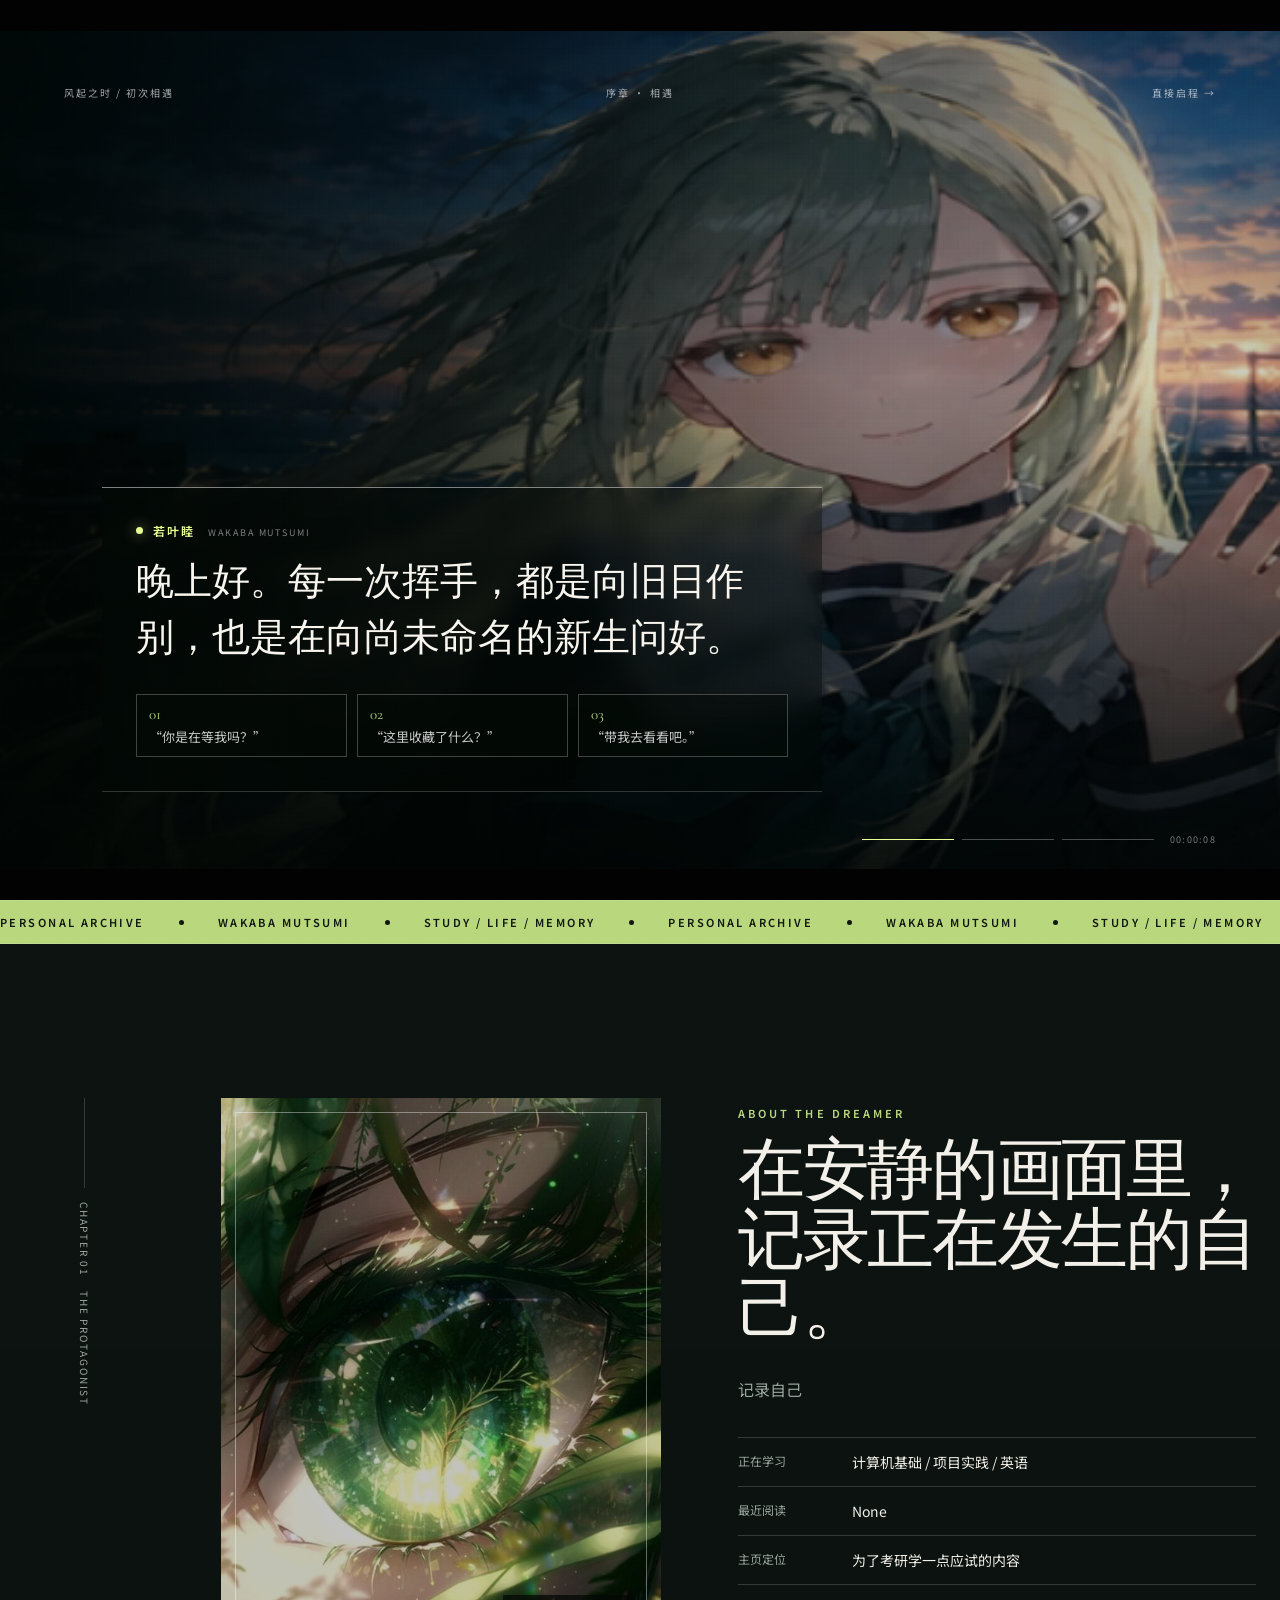
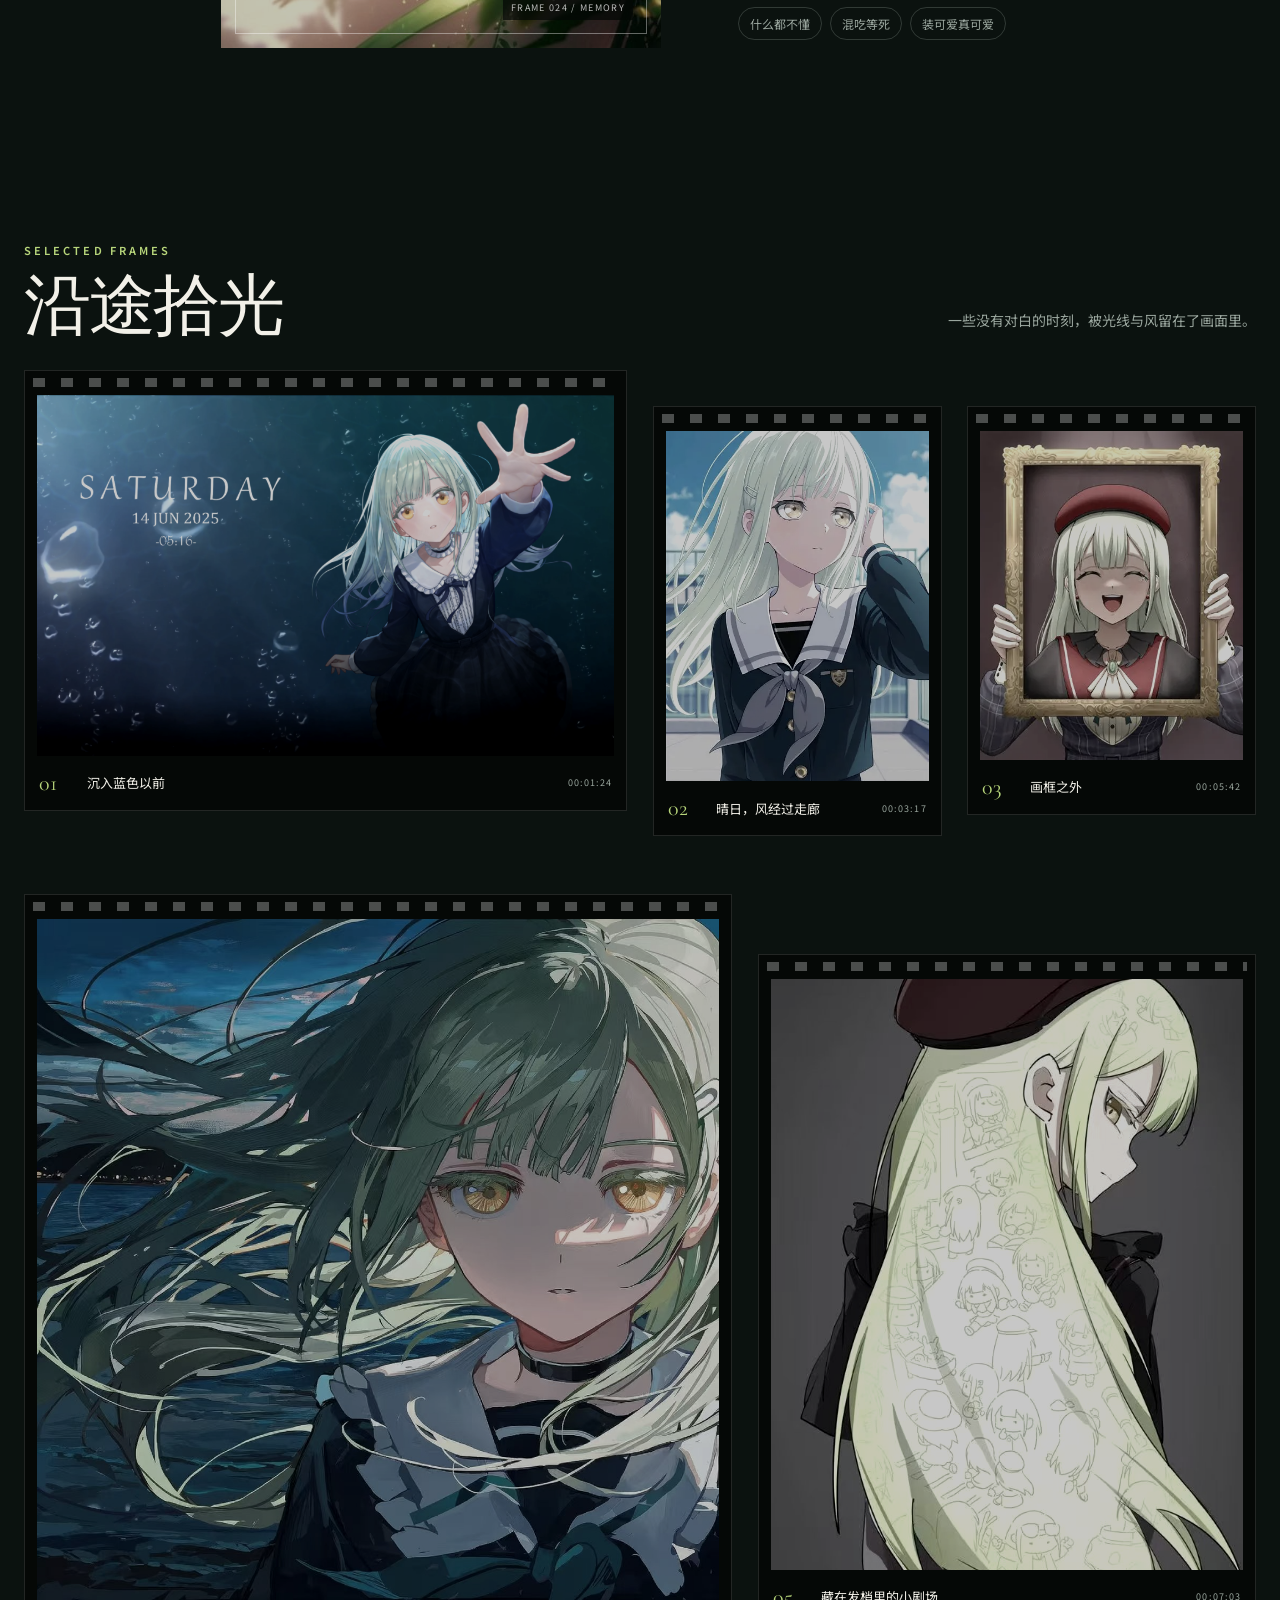
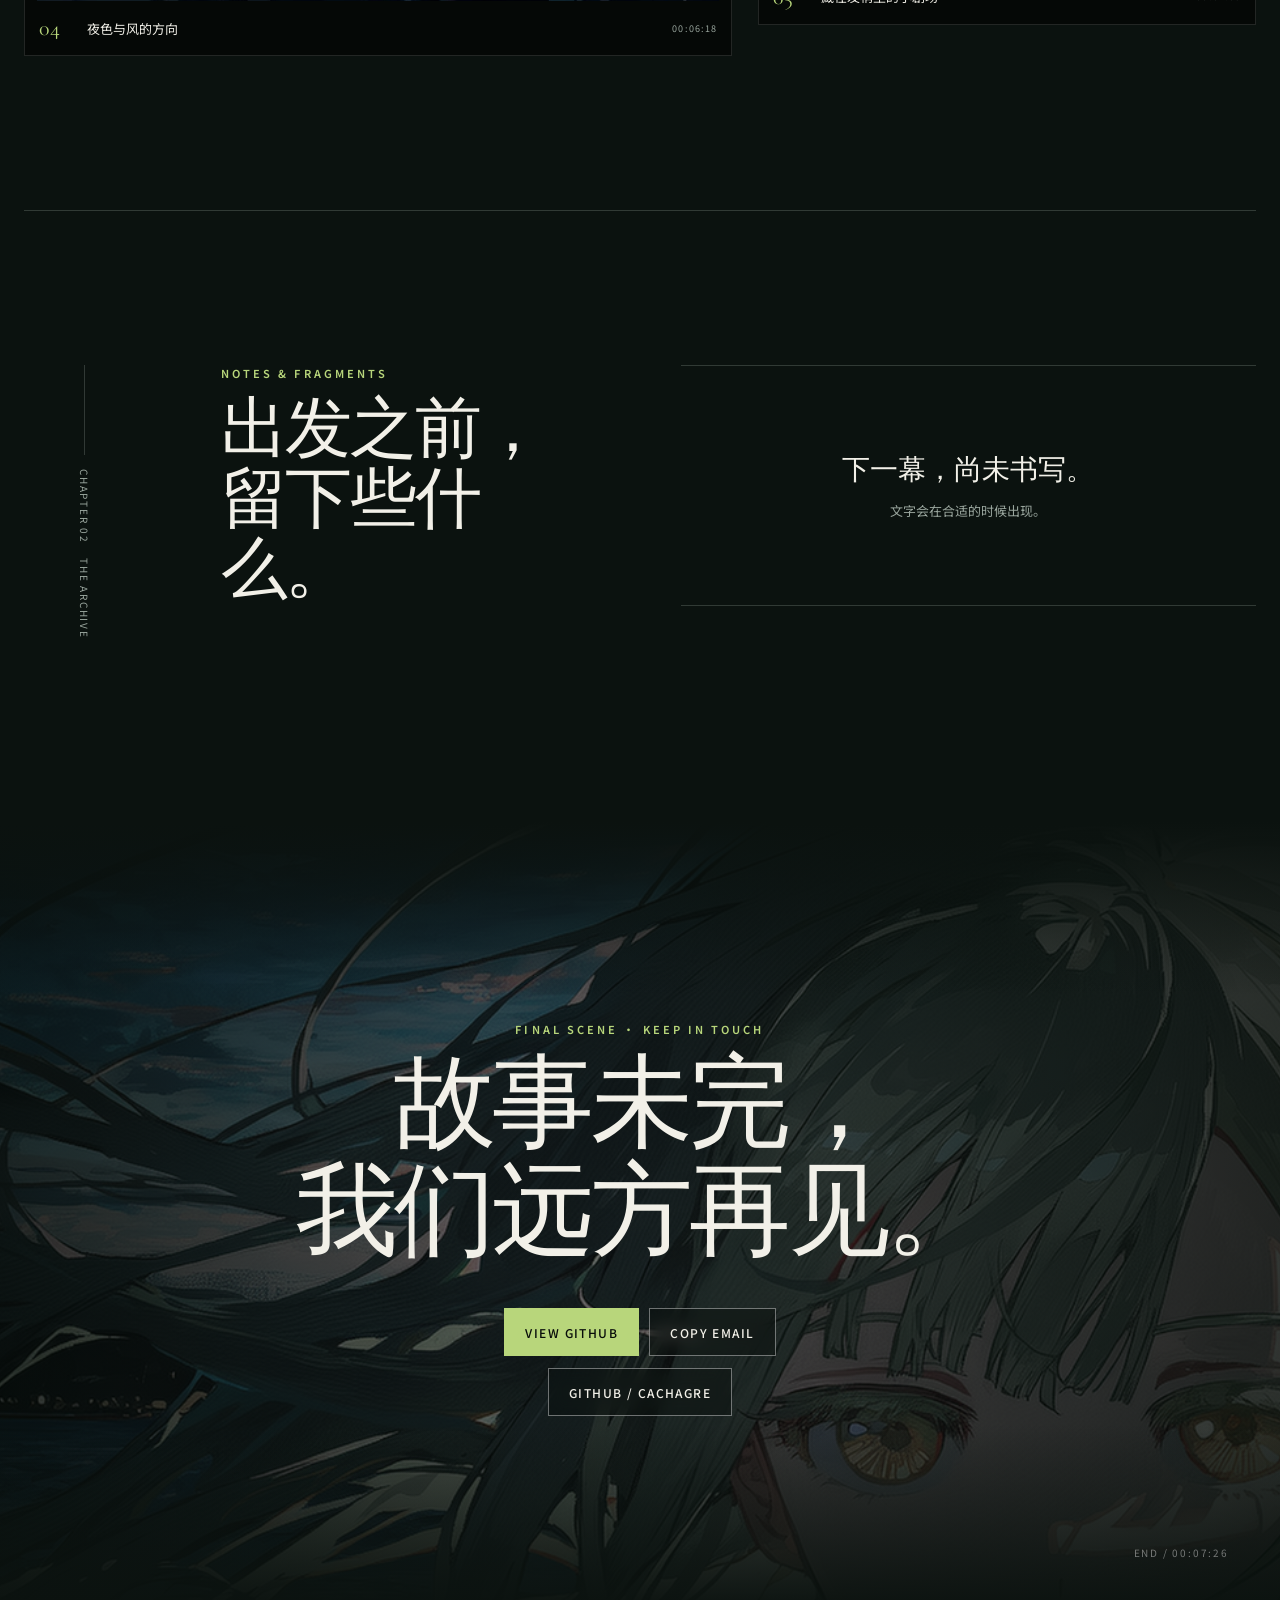
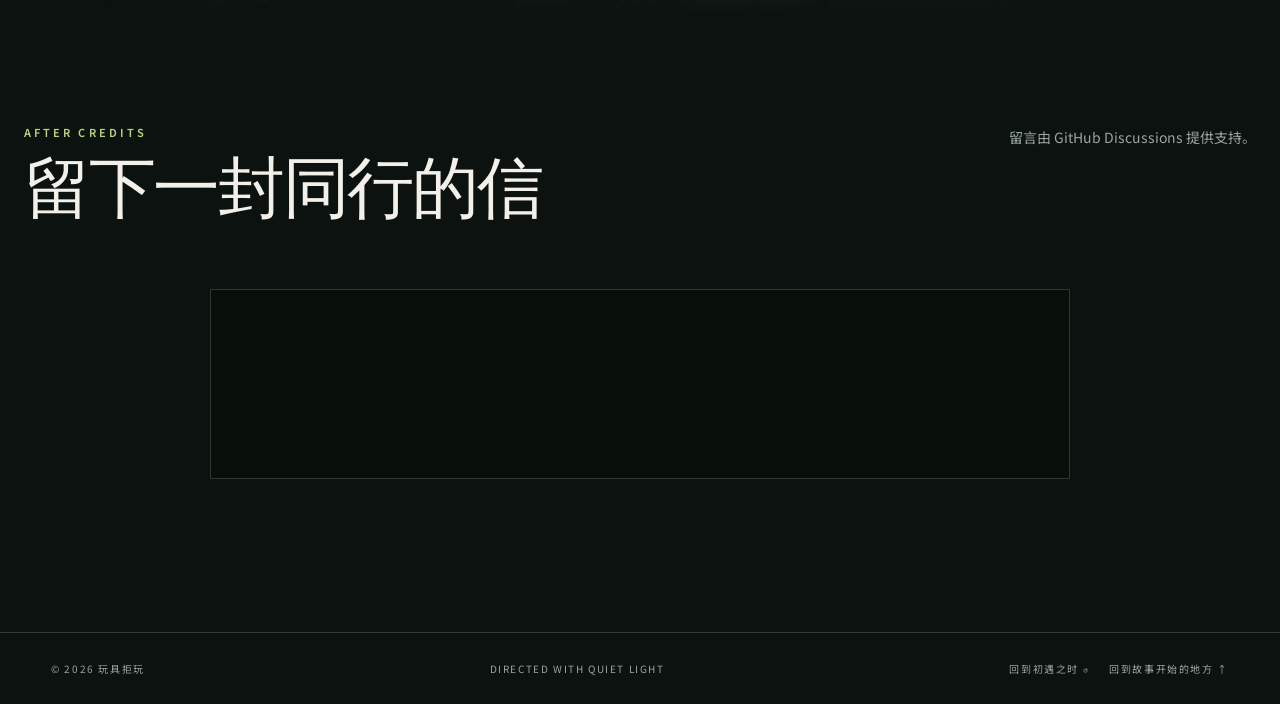
==== index.html @ ca1645ba "Replace greeting animation with cinematic video" ====
<!doctype html>
<html lang="zh-CN">
  <head>
    <meta charset="utf-8" />
    <meta name="viewport" content="width=device-width, initial-scale=1" />
    <meta name="theme-color" content="#08100d" />
    <title>玩具拒玩 | 个人主页</title>
    <meta name="description" content="玩具拒玩的个人主页、学习记录与联系方式。" />
    <link
      rel="icon"
      type="image/svg+xml"
      href="data:image/svg+xml,%3Csvg xmlns='http://www.w3.org/2000/svg' viewBox='0 0 64 64'%3E%3Crect width='64' height='64' rx='14' fill='%2308100d'/%3E%3Ccircle cx='32' cy='32' r='18' fill='none' stroke='%23b8d67b' stroke-width='4'/%3E%3Ccircle cx='32' cy='32' r='7' fill='%23e7ff91'/%3E%3C/svg%3E"
    />
    <link rel="stylesheet" href="./cinematic.css" />
  </head>
  <body class="intro-active">
    <div class="film-grain" aria-hidden="true"></div>

    <section id="prologue" class="prologue" aria-labelledby="prologueTitle">
      <h1 id="prologueTitle" class="visually-hidden">若叶睦的电影序章</h1>

      <div class="prologue-scenes" aria-hidden="true">
        <figure class="prologue-scene is-active" data-prologue-scene="greeting">
          <video
            id="prologueGreetingVideo"
            autoplay
            muted
            playsinline
            preload="auto"
            poster="./assets/mutsumi-greeting.webp"
          >
            <source src="./assets/mutsumi-greeting-film.webm?v=film-1" type="video/webm" />
          </video>
          <img
            id="prologueGreetingImage"
            src="./assets/mutsumi-greeting.webp"
            hidden
            alt=""
          />
        </figure>
        <figure class="prologue-scene" data-prologue-scene="memory">
          <img src="./assets/mutsumi-eye.png" alt="" />
        </figure>
        <figure class="prologue-scene" data-prologue-scene="shore">
          <img src="./assets/mutsumi-night.jpg" alt="" />
        </figure>
      </div>
      <div class="prologue-shade" aria-hidden="true"></div>

      <div class="prologue-topline">
        <span>风起之时 / 初次相遇</span>
        <span id="prologueSceneLabel">序章 · 相遇</span>
        <button id="skipPrologue" type="button">直接启程 →</button>
      </div>

      <div class="prologue-dialogue">
        <div class="speaker-label">
          <span aria-hidden="true"></span>
          <p>若叶睦 <small>WAKABA MUTSUMI</small></p>
        </div>
        <p id="prologueLine" class="prologue-line" aria-live="polite"></p>

        <div id="prologueChoices" class="prologue-choices" hidden>
          <button type="button" data-prologue-choice="waiting"><span>01</span>“你是在等我吗？”</button>
          <button type="button" data-prologue-choice="archive"><span>02</span>“这里收藏了什么？”</button>
          <button type="button" data-prologue-choice="enter"><span>03</span>“带我去看看吧。”</button>
        </div>

        <div id="prologueBranchActions" class="prologue-branch-actions" hidden>
          <button id="askAgain" type="button">← 再问一句</button>
          <button id="enterHomepage" class="enter-homepage" type="button">带我去向远方 <span>→</span></button>
        </div>
      </div>

      <div class="prologue-timeline" aria-hidden="true">
        <span class="is-active"></span><span></span><span></span>
        <small>00:00:08</small>
      </div>
      <div class="prologue-shutter" aria-hidden="true"></div>
    </section>

    <header class="site-header">
      <a class="brand" href="#home" aria-label="回到首页">
        <span class="record-dot" aria-hidden="true"></span>
        <span id="brandName">玩具拒玩</span>
        <span class="brand-cut">CUT 01</span>
      </a>

      <nav class="nav-links" aria-label="主导航">
        <a href="#about">简介</a>
        <a href="#reel">画面</a>
        <a href="#posts">文章</a>
        <a href="#contact">联系</a>
      </nav>

      <button id="themeToggle" class="light-button" type="button" aria-label="切换光影模式">
        <span aria-hidden="true">◐</span>
        <span>LIGHT</span>
      </button>
    </header>

    <main id="home">
      <section class="cinematic-hero" aria-label="若叶睦主题影片首屏">
        <div class="hero-slides" aria-hidden="true">
          <figure class="hero-slide is-active" data-scene="0">
            <img src="./assets/mutsumi-seaside.png" alt="" />
          </figure>
          <figure class="hero-slide" data-scene="1">
            <img src="./assets/mutsumi-water.png" alt="" />
          </figure>
          <figure class="hero-slide" data-scene="2">
            <img src="./assets/mutsumi-eye.png" alt="" />
          </figure>
        </div>
        <div class="hero-vignette" aria-hidden="true"></div>

        <div class="frame-corners" aria-hidden="true">
          <span></span><span></span><span></span><span></span>
        </div>

        <div class="hero-topline">
          <span id="sceneNumber">SCENE 01</span>
          <span>16 : 9 / DIGITAL FILM</span>
          <span class="timecode" id="timecode">00:00:00</span>
        </div>

        <div class="hero-copy">
          <p class="eyebrow">A quiet film by Toyer</p>
          <h1>
            <span>WAKABA</span>
            <span class="title-offset">MUTSUMI</span>
          </h1>
          <div class="hero-intro">
            <p id="heroTitle">每天清晨有多少双眼睛睁开，就有多少个世界</p>
            <p id="heroSubtitle" class="hero-subtitle"></p>
          </div>
        </div>

        <p class="vertical-title" aria-hidden="true">若葉 睦 · 夢の断片</p>

        <div class="hero-controls">
          <button id="filmToggle" class="play-button" type="button" aria-label="暂停影片">
            <span class="play-icon" aria-hidden="true"></span>
            <span id="filmToggleLabel">PAUSE FILM</span>
          </button>
          <div class="scene-progress" aria-label="影片进度">
            <button class="scene-step is-active" type="button" data-scene-target="0" aria-label="播放镜头一"></button>
            <button class="scene-step" type="button" data-scene-target="1" aria-label="播放镜头二"></button>
            <button class="scene-step" type="button" data-scene-target="2" aria-label="播放镜头三"></button>
          </div>
          <a class="scroll-cue" href="#about">SCROLL TO BEGIN <span aria-hidden="true">↓</span></a>
        </div>
      </section>

      <div class="rolling-credit" aria-hidden="true">
        <div>
          <span>PERSONAL ARCHIVE</span><i></i>
          <span>WAKABA MUTSUMI</span><i></i>
          <span>STUDY / LIFE / MEMORY</span><i></i>
          <span>PERSONAL ARCHIVE</span><i></i>
          <span>WAKABA MUTSUMI</span><i></i>
          <span>STUDY / LIFE / MEMORY</span>
        </div>
      </div>

      <section id="about" class="story-section about-section reveal-section">
        <div class="section-index">
          <span>CHAPTER 01</span>
          <span>THE PROTAGONIST</span>
        </div>

        <div class="portrait-frame">
          <img src="./assets/mutsumi-eye.png" alt="若叶睦绿色眼眸特写" />
          <span class="frame-label">FRAME 024 / MEMORY</span>
        </div>

        <div class="about-copy">
          <p class="eyebrow">About the dreamer</p>
          <h2>在安静的画面里，<br />记录正在发生的自己。</h2>
          <div id="aboutText" class="prose"></div>
          <div class="profile-facts">
            <div><span>正在学习</span><strong id="currentFocus"></strong></div>
            <div><span>最近阅读</span><strong id="recentBook"></strong></div>
            <div><span>主页定位</span><strong id="sitePosition"></strong></div>
          </div>
          <div id="skillList" class="tag-row" aria-label="个人标签"></div>
        </div>
      </section>

      <section id="reel" class="reel-section reveal-section">
        <div class="section-heading">
          <div>
            <p class="eyebrow">Selected frames</p>
            <h2>沿途拾光</h2>
          </div>
          <p>一些没有对白的时刻，被光线与风留在了画面里。</p>
        </div>

        <div class="film-strip">
          <article class="film-card film-card-wide">
            <div class="perforations" aria-hidden="true"></div>
            <img src="./assets/mutsumi-water.png" alt="水下伸出手的若叶睦" loading="lazy" />
            <div class="card-caption"><span>01</span><p>沉入蓝色以前</p><small>00:01:24</small></div>
          </article>
          <article class="film-card film-card-tall">
            <div class="perforations" aria-hidden="true"></div>
            <img src="./assets/mutsumi-rooftop.png" alt="天台上的若叶睦" loading="lazy" />
            <div class="card-caption"><span>02</span><p>晴日，风经过走廊</p><small>00:03:17</small></div>
          </article>
          <article class="film-card film-card-portrait">
            <div class="perforations" aria-hidden="true"></div>
            <img src="./assets/mutsumi-frame.png" alt="手持画框微笑的若叶睦" loading="lazy" />
            <div class="card-caption"><span>03</span><p>画框之外</p><small>00:05:42</small></div>
          </article>
          <article class="film-card film-card-night">
            <div class="perforations" aria-hidden="true"></div>
            <img src="./assets/mutsumi-night.jpg" alt="海风中回望的若叶睦" loading="lazy" />
            <div class="card-caption"><span>04</span><p>夜色与风的方向</p><small>00:06:18</small></div>
          </article>
          <article class="film-card film-card-sketches">
            <div class="perforations" aria-hidden="true"></div>
            <img src="./assets/mutsumi-sketches.jpg" alt="长发中浮现回忆片段的若叶睦" loading="lazy" />
            <div class="card-caption"><span>05</span><p>藏在发梢里的小剧场</p><small>00:07:03</small></div>
          </article>
        </div>
      </section>

      <section id="posts" class="story-section notes-section reveal-section">
        <div class="section-index">
          <span>CHAPTER 02</span>
          <span>THE ARCHIVE</span>
        </div>
        <div class="section-heading compact-heading">
          <div>
            <p class="eyebrow">Notes & fragments</p>
            <h2>出发之前，<br />留下些什么。</h2>
          </div>
        </div>
        <div id="postList" class="post-list"></div>
      </section>

      <section id="contact" class="contact-scene reveal-section">
        <img src="./assets/mutsumi-seaside.png" alt="海边晚风中的若叶睦" loading="lazy" />
        <div class="contact-shade" aria-hidden="true"></div>
        <div class="contact-copy">
          <p class="eyebrow">Final scene · Keep in touch</p>
          <h2>故事未完，<br />我们远方再见。</h2>
          <div id="heroActions" class="hero-actions"></div>
          <div id="contactList" class="contact-list"></div>
        </div>
        <div class="contact-timecode" aria-hidden="true">END / 00:07:26</div>
      </section>

      <section id="guestbook" class="guestbook-section reveal-section">
        <div class="section-heading compact-heading">
          <div>
            <p class="eyebrow">After credits</p>
            <h2>留下一封同行的信</h2>
          </div>
          <p>留言由 GitHub Discussions 提供支持。</p>
        </div>
        <div class="comments-panel">
          <script
            src="https://utteranc.es/client.js"
            repo="cachagre/my-homepage"
            issue-term="pathname"
            label="guestbook"
            theme="github-dark"
            crossorigin="anonymous"
            async>
          </script>
        </div>
      </section>
    </main>

    <footer class="site-footer">
      <span>© <span id="year"></span> 玩具拒玩</span>
      <span>DIRECTED WITH QUIET LIGHT</span>
      <span class="footer-actions">
        <button id="replayIntro" type="button">回到初遇之时 ↺</button>
        <a href="#home">回到故事开始的地方 ↑</a>
      </span>
    </footer>

    <script src="./cinematic.js?v=cinematic-cut"></script>
  </body>
</html>
---- cinematic.css ----
@import url("https://fonts.googleapis.com/css2?family=Cormorant+Garamond:wght@400;500;600&family=Noto+Sans+SC:wght@300;400;500;600&display=swap");

:root {
  color-scheme: dark;
  --ink: #070b09;
  --surface: #0b120f;
  --surface-soft: #111b17;
  --text: #f2f0e8;
  --muted: #9aa69e;
  --line: rgba(220, 235, 224, 0.18);
  --green: #b8d67b;
  --green-bright: #e7ff91;
  --red: #e65f4f;
  --serif: "Cormorant Garamond", "Times New Roman", serif;
  --sans: "Noto Sans SC", "Microsoft YaHei", sans-serif;
  font-family: var(--sans);
}

:root[data-lights="soft"] {
  --surface: #121911;
  --surface-soft: #1a2118;
  --text: #fbf8e9;
  --muted: #bec6b5;
  --line: rgba(235, 245, 221, 0.26);
  --green: #d3eaa0;
}

* { box-sizing: border-box; }

html {
  scroll-behavior: smooth;
  scrollbar-color: var(--green) var(--ink);
}

body {
  margin: 0;
  overflow-x: hidden;
  background: var(--surface);
  color: var(--text);
}

body::selection { background: var(--green); color: var(--ink); }
body, button, a { cursor: default; }
a, button { color: inherit; font: inherit; }
a { text-decoration: none; }
button { border: 0; }
img { display: block; max-width: 100%; }
[hidden] { display: none !important; }

.visually-hidden {
  position: absolute;
  width: 1px;
  height: 1px;
  padding: 0;
  margin: -1px;
  overflow: hidden;
  clip: rect(0, 0, 0, 0);
  white-space: nowrap;
  border: 0;
}

body.intro-active { overflow: hidden; }

.prologue[hidden] { display: none; }

.prologue {
  position: fixed;
  inset: 0;
  z-index: 300;
  overflow: hidden;
  isolation: isolate;
  background: #020504;
}

.prologue::before,
.prologue::after {
  content: "";
  position: absolute;
  z-index: 8;
  right: 0;
  left: 0;
  height: clamp(16px, 2.4vw, 34px);
  background: #010201;
}

.prologue::before { top: 0; }
.prologue::after { bottom: 0; }

.prologue-scenes,
.prologue-scene,
.prologue-scene img,
.prologue-scene video,
.prologue-shade,
.prologue-shutter {
  position: absolute;
  inset: 0;
  width: 100%;
  height: 100%;
}

.prologue-scene {
  margin: 0;
  opacity: 0;
  transform: scale(1.055);
  transition: opacity 900ms ease, transform 7s ease;
}

.prologue-scene.is-active {
  opacity: 1;
  transform: scale(1);
}

.prologue-scene img,
.prologue-scene video {
  object-fit: cover;
  filter: saturate(0.82) contrast(1.06) brightness(0.82);
}

.prologue-scene[data-prologue-scene="greeting"] :is(img, video) { object-position: center; }
.prologue-scene[data-prologue-scene="memory"] img { object-position: center; }
.prologue-scene[data-prologue-scene="shore"] img { object-position: 62% 38%; }

.prologue-shade {
  z-index: 2;
  background:
    linear-gradient(90deg, rgba(1, 5, 3, 0.9) 0%, rgba(1, 5, 3, 0.55) 35%, transparent 68%),
    linear-gradient(0deg, rgba(1, 5, 3, 0.88) 0%, transparent 58%, rgba(1, 5, 3, 0.25) 100%),
    radial-gradient(circle at 74% 42%, transparent 22%, rgba(1, 4, 2, 0.44) 100%);
}

.prologue-topline {
  position: absolute;
  z-index: 5;
  top: clamp(46px, 6vw, 78px);
  right: clamp(24px, 5vw, 76px);
  left: clamp(24px, 5vw, 76px);
  display: grid;
  grid-template-columns: 1fr auto 1fr;
  align-items: center;
  color: rgba(255, 255, 255, 0.62);
  font-size: 10px;
  letter-spacing: 0.2em;
}

.prologue-topline > span:nth-child(2) { justify-self: center; }

.prologue-topline button {
  justify-self: end;
  padding: 8px 0;
  background: transparent;
  color: rgba(255, 255, 255, 0.62);
  font-size: inherit;
  letter-spacing: inherit;
}

.prologue-topline button:hover,
.prologue-topline button:focus-visible { color: var(--green-bright); }

.prologue-dialogue {
  position: absolute;
  z-index: 5;
  left: clamp(28px, 8vw, 132px);
  bottom: clamp(86px, 12vh, 150px);
  width: min(720px, calc(100% - 56px));
  padding: clamp(20px, 3vw, 34px);
  border-top: 1px solid rgba(255, 255, 255, 0.48);
  border-bottom: 1px solid rgba(255, 255, 255, 0.18);
  background: linear-gradient(90deg, rgba(2, 8, 5, 0.78), rgba(2, 8, 5, 0.38));
  backdrop-filter: blur(12px);
  opacity: 0;
  transform: translateY(24px);
}

.prologue.is-ready .prologue-dialogue {
  opacity: 1;
  transform: translateY(0);
  transition: opacity 700ms ease 300ms, transform 700ms cubic-bezier(0.16, 1, 0.3, 1) 300ms;
}

.speaker-label {
  display: flex;
  align-items: center;
  gap: 10px;
}

.speaker-label > span {
  width: 7px;
  height: 7px;
  border-radius: 50%;
  background: var(--green-bright);
  box-shadow: 0 0 14px rgba(231, 255, 145, 0.7);
}

.speaker-label p {
  margin: 0;
  color: var(--green-bright);
  font-size: 12px;
  font-weight: 600;
  letter-spacing: 0.16em;
}

.speaker-label small {
  margin-left: 8px;
  color: rgba(255, 255, 255, 0.48);
  font-size: 9px;
  font-weight: 400;
}

.prologue-line {
  min-height: 3.1em;
  margin: 16px 0 20px;
  color: #f7f5ed;
  font-family: var(--serif);
  font-size: clamp(25px, 3vw, 42px);
  line-height: 1.45;
}

.prologue-line.is-typing::after {
  content: "";
  display: inline-block;
  width: 1px;
  height: 0.92em;
  margin-left: 7px;
  background: var(--green-bright);
  vertical-align: -0.08em;
  animation: caretBlink 700ms steps(1) infinite;
}

@keyframes caretBlink { 50% { opacity: 0; } }

.prologue-choices {
  display: grid;
  grid-template-columns: repeat(3, minmax(0, 1fr));
  gap: 10px;
  animation: choiceEnter 450ms ease both;
}

@keyframes choiceEnter {
  from { opacity: 0; transform: translateY(10px); }
}

.prologue-choices button {
  min-height: 52px;
  padding: 10px 12px;
  border: 1px solid rgba(255, 255, 255, 0.24);
  background: rgba(4, 10, 7, 0.5);
  color: rgba(255, 255, 255, 0.78);
  font-size: 13px;
  text-align: left;
  transition: border-color 180ms ease, background 180ms ease, color 180ms ease, transform 180ms ease;
}

.prologue-choices button span {
  display: block;
  margin-bottom: 4px;
  color: var(--green);
  font-family: var(--serif);
  font-size: 15px;
}

.prologue-choices button:hover,
.prologue-choices button:focus-visible {
  border-color: var(--green);
  background: rgba(184, 214, 123, 0.14);
  color: #fff;
  transform: translateY(-2px);
}

.prologue-branch-actions {
  display: flex;
  align-items: center;
  justify-content: space-between;
  gap: 14px;
  animation: choiceEnter 450ms ease both;
}

.prologue-branch-actions button {
  min-height: 46px;
  padding: 0 16px;
  border: 1px solid rgba(255, 255, 255, 0.24);
  background: rgba(4, 10, 7, 0.5);
  color: rgba(255, 255, 255, 0.72);
  font-size: 12px;
  letter-spacing: 0.08em;
}

.prologue-branch-actions .enter-homepage {
  border-color: var(--green);
  background: var(--green);
  color: var(--ink);
}

.enter-homepage span { display: inline-block; margin-left: 18px; transition: transform 180ms ease; }
.enter-homepage:hover span { transform: translateX(5px); }

.prologue-timeline {
  position: absolute;
  z-index: 5;
  right: clamp(24px, 5vw, 76px);
  bottom: clamp(50px, 6vh, 72px);
  display: grid;
  grid-template-columns: repeat(3, minmax(44px, 92px)) auto;
  gap: 8px;
  align-items: center;
}

.prologue-timeline > span {
  height: 1px;
  background: rgba(255, 255, 255, 0.28);
}

.prologue-timeline > span.is-active { background: var(--green-bright); }
.prologue-timeline small { margin-left: 8px; color: rgba(255, 255, 255, 0.46); font-size: 9px; letter-spacing: 0.14em; }

.prologue-shutter {
  z-index: 7;
  pointer-events: none;
  background: #010201;
  transform: scaleY(0);
  transform-origin: center;
}

.prologue.is-leaving .prologue-dialogue,
.prologue.is-leaving .prologue-topline,
.prologue.is-leaving .prologue-timeline {
  opacity: 0;
  transition: opacity 250ms ease;
}

.prologue.is-leaving .prologue-shutter { animation: shutterClose 900ms cubic-bezier(0.7, 0, 0.3, 1) forwards; }

@keyframes shutterClose {
  0% { transform: scaleY(0); }
  55%, 78% { transform: scaleY(1); }
  100% { transform: scaleY(1); opacity: 0; }
}

.film-grain {
  position: fixed;
  inset: -50%;
  z-index: 999;
  pointer-events: none;
  opacity: 0.075;
  background-image:
    repeating-radial-gradient(circle at 30% 30%, transparent 0 1px, rgba(255, 255, 255, 0.38) 1px 2px),
    repeating-linear-gradient(90deg, transparent 0 3px, rgba(255, 255, 255, 0.13) 3px 4px);
  background-size: 5px 5px, 7px 7px;
  animation: grain 0.22s steps(2) infinite;
  mix-blend-mode: soft-light;
}

@keyframes grain {
  0% { transform: translate3d(-2%, 1%, 0); }
  25% { transform: translate3d(1%, -2%, 0); }
  50% { transform: translate3d(2%, 2%, 0); }
  75% { transform: translate3d(-1%, -1%, 0); }
  100% { transform: translate3d(0, 2%, 0); }
}

.site-header {
  position: fixed;
  inset: 0 0 auto;
  z-index: 50;
  display: grid;
  grid-template-columns: 1fr auto 1fr;
  align-items: center;
  gap: 24px;
  height: 78px;
  padding: 0 clamp(20px, 4vw, 64px);
  border-bottom: 1px solid rgba(255, 255, 255, 0.13);
  background: linear-gradient(to bottom, rgba(4, 8, 6, 0.64), transparent);
  transition: background 300ms ease, backdrop-filter 300ms ease;
}

.site-header.is-scrolled {
  background: rgba(7, 11, 9, 0.82);
  backdrop-filter: blur(16px);
}

.brand {
  display: flex;
  align-items: center;
  gap: 10px;
  justify-self: start;
  font-size: 14px;
  font-weight: 600;
  letter-spacing: 0.08em;
}

.record-dot {
  width: 8px;
  height: 8px;
  border-radius: 50%;
  background: var(--red);
  box-shadow: 0 0 0 5px rgba(230, 95, 79, 0.12);
  animation: record 1.8s ease-in-out infinite;
}

@keyframes record { 50% { opacity: 0.42; } }

.brand-cut {
  color: rgba(255, 255, 255, 0.42);
  font-size: 10px;
  letter-spacing: 0.18em;
}

.nav-links { display: flex; align-items: center; gap: clamp(16px, 2.5vw, 38px); }

.nav-links a {
  position: relative;
  padding: 8px 0;
  color: rgba(255, 255, 255, 0.68);
  font-size: 13px;
  letter-spacing: 0.12em;
  transition: color 200ms ease;
}

.nav-links a::after {
  content: "";
  position: absolute;
  right: 0;
  bottom: 2px;
  left: 0;
  height: 1px;
  background: var(--green);
  transform: scaleX(0);
  transform-origin: right;
  transition: transform 240ms ease;
}

.nav-links a:hover, .nav-links a:focus-visible { color: #fff; }
.nav-links a:hover::after, .nav-links a:focus-visible::after { transform: scaleX(1); transform-origin: left; }

.light-button {
  display: inline-flex;
  align-items: center;
  gap: 8px;
  justify-self: end;
  padding: 8px 0;
  background: transparent;
  color: rgba(255, 255, 255, 0.7);
  font-size: 11px;
  letter-spacing: 0.18em;
}

.light-button:hover, .light-button:focus-visible { color: #fff; }

.cinematic-hero {
  --mx: 0;
  --my: 0;
  position: relative;
  min-height: 100svh;
  overflow: hidden;
  isolation: isolate;
  background: #030806;
}

.cinematic-hero::before, .cinematic-hero::after {
  content: "";
  position: absolute;
  z-index: 15;
  right: 0;
  left: 0;
  height: clamp(14px, 2.2vw, 30px);
  background: #020403;
}

.cinematic-hero::before { top: 0; }
.cinematic-hero::after { bottom: 0; }

.hero-slides, .hero-slide, .hero-slide img, .hero-vignette {
  position: absolute;
  inset: 0;
  width: 100%;
  height: 100%;
}

.hero-slide {
  margin: 0;
  opacity: 0;
  transform: scale(1.05);
  transition: opacity 1.2s ease, transform 7s ease;
}

.hero-slide.is-active { opacity: 1; transform: scale(1); }

.hero-slide img {
  object-fit: cover;
  object-position: center;
  transform: translate3d(calc(var(--mx) * -7px), calc(var(--my) * -5px), 0) scale(1.035);
  filter: saturate(0.78) contrast(1.1) brightness(0.72);
  transition: transform 280ms ease-out;
}

.hero-slide[data-scene="0"] img { object-position: 56% center; }
.hero-slide[data-scene="1"] img { object-position: center 34%; }

.hero-vignette {
  z-index: 2;
  background:
    linear-gradient(90deg, rgba(2, 6, 4, 0.78) 0%, rgba(2, 6, 4, 0.25) 44%, rgba(2, 6, 4, 0.2) 72%, rgba(2, 6, 4, 0.58) 100%),
    linear-gradient(0deg, rgba(2, 6, 4, 0.78) 0%, transparent 45%, rgba(2, 6, 4, 0.2) 100%),
    radial-gradient(circle at 65% 45%, transparent 20%, rgba(0, 0, 0, 0.42) 100%);
}

.frame-corners span {
  position: absolute;
  z-index: 5;
  width: 28px;
  height: 28px;
  opacity: 0.56;
}

.frame-corners span:nth-child(1) { top: 108px; left: 4vw; border-top: 1px solid #fff; border-left: 1px solid #fff; }
.frame-corners span:nth-child(2) { top: 108px; right: 4vw; border-top: 1px solid #fff; border-right: 1px solid #fff; }
.frame-corners span:nth-child(3) { bottom: 74px; left: 4vw; border-bottom: 1px solid #fff; border-left: 1px solid #fff; }
.frame-corners span:nth-child(4) { right: 4vw; bottom: 74px; border-right: 1px solid #fff; border-bottom: 1px solid #fff; }

.hero-topline {
  position: absolute;
  z-index: 6;
  top: 102px;
  right: calc(4vw + 46px);
  left: calc(4vw + 46px);
  display: grid;
  grid-template-columns: 1fr auto 1fr;
  align-items: center;
  color: rgba(255, 255, 255, 0.58);
  font-size: 10px;
  letter-spacing: 0.2em;
}

.hero-topline span:nth-child(2) { text-align: center; }
.timecode { justify-self: end; font-variant-numeric: tabular-nums; }

.hero-copy {
  position: absolute;
  z-index: 6;
  top: 50%;
  left: clamp(32px, 8vw, 132px);
  width: min(68vw, 940px);
  transform: translateY(-45%);
}

.eyebrow {
  margin: 0;
  color: var(--green);
  font-size: 11px;
  font-weight: 600;
  letter-spacing: 0.28em;
  line-height: 1.5;
  text-transform: uppercase;
}

.hero-copy h1 {
  display: grid;
  margin: 12px 0 34px;
  font-family: var(--serif);
  font-size: clamp(72px, 12.5vw, 190px);
  font-weight: 400;
  letter-spacing: -0.055em;
  line-height: 0.62;
  text-shadow: 0 6px 30px rgba(0, 0, 0, 0.32);
}

.hero-copy h1 span { display: block; }

.hero-copy .title-offset {
  margin-left: clamp(48px, 13vw, 210px);
  color: transparent;
  -webkit-text-stroke: 1px rgba(255, 255, 255, 0.85);
}

.hero-intro {
  display: grid;
  grid-template-columns: minmax(260px, 520px) minmax(180px, 280px);
  gap: clamp(24px, 5vw, 84px);
  align-items: end;
  padding-left: clamp(0px, 13vw, 210px);
}

#heroTitle {
  margin: 0;
  font-family: var(--serif);
  font-size: clamp(22px, 2.4vw, 34px);
  line-height: 1.32;
}

.hero-subtitle {
  margin: 0;
  padding-left: 20px;
  border-left: 1px solid rgba(255, 255, 255, 0.36);
  color: rgba(255, 255, 255, 0.62);
  font-size: 13px;
  line-height: 1.9;
}

.vertical-title {
  position: absolute;
  z-index: 6;
  top: 50%;
  right: 3vw;
  margin: 0;
  color: rgba(255, 255, 255, 0.54);
  font-family: var(--serif);
  font-size: 12px;
  letter-spacing: 0.28em;
  writing-mode: vertical-rl;
  transform: translateY(-50%);
}

.hero-controls {
  position: absolute;
  z-index: 7;
  right: calc(4vw + 46px);
  bottom: 70px;
  left: calc(4vw + 46px);
  display: grid;
  grid-template-columns: 170px minmax(120px, 1fr) 170px;
  gap: 26px;
  align-items: center;
}

.play-button {
  display: flex;
  align-items: center;
  gap: 10px;
  padding: 0;
  background: transparent;
  color: rgba(255, 255, 255, 0.72);
  font-size: 10px;
  letter-spacing: 0.2em;
}

.play-icon {
  position: relative;
  width: 28px;
  height: 28px;
  border: 1px solid rgba(255, 255, 255, 0.55);
  border-radius: 50%;
}

.play-icon::before, .play-icon::after {
  content: "";
  position: absolute;
  top: 8px;
  width: 1px;
  height: 10px;
  background: #fff;
}

.play-icon::before { left: 10px; }
.play-icon::after { right: 10px; }

.play-button.is-paused .play-icon::before {
  top: 8px;
  left: 11px;
  width: 0;
  height: 0;
  border-top: 5px solid transparent;
  border-bottom: 5px solid transparent;
  border-left: 8px solid #fff;
  background: transparent;
}

.play-button.is-paused .play-icon::after { display: none; }

.scene-progress { display: grid; grid-template-columns: repeat(3, 1fr); gap: 8px; }

.scene-step {
  position: relative;
  height: 18px;
  padding: 0;
  overflow: hidden;
  background: transparent;
}

.scene-step::before, .scene-step::after {
  content: "";
  position: absolute;
  top: 50%;
  right: 0;
  left: 0;
  height: 1px;
  background: rgba(255, 255, 255, 0.28);
}

.scene-step::after {
  background: var(--green-bright);
  transform: scaleX(0);
  transform-origin: left;
}

.scene-step.is-active::after { animation: sceneProgress 6s linear forwards; }
.cinematic-hero.is-paused .scene-step.is-active::after { animation-play-state: paused; }
@keyframes sceneProgress { to { transform: scaleX(1); } }

.scroll-cue {
  justify-self: end;
  color: rgba(255, 255, 255, 0.62);
  font-size: 10px;
  letter-spacing: 0.18em;
}

.scroll-cue span { display: inline-block; margin-left: 8px; animation: drift 1.8s ease-in-out infinite; }
@keyframes drift { 50% { transform: translateY(5px); } }

.rolling-credit {
  overflow: hidden;
  border-top: 1px solid var(--line);
  border-bottom: 1px solid var(--line);
  background: var(--green);
  color: #10160e;
}

.rolling-credit div {
  display: flex;
  width: max-content;
  align-items: center;
  gap: 34px;
  padding: 13px 0;
  font-size: 11px;
  font-weight: 600;
  letter-spacing: 0.22em;
  animation: ticker 26s linear infinite;
}

.rolling-credit i { width: 5px; height: 5px; border-radius: 50%; background: currentColor; }
@keyframes ticker { to { transform: translateX(-50%); } }

.story-section, .reel-section, .guestbook-section {
  width: min(1280px, calc(100% - 48px));
  margin: 0 auto;
  padding: clamp(92px, 12vw, 180px) 0;
}

.about-section {
  display: grid;
  grid-template-columns: 120px minmax(300px, 0.85fr) minmax(320px, 1fr);
  gap: clamp(32px, 6vw, 96px);
  align-items: center;
}

.section-index {
  display: flex;
  align-items: center;
  align-self: stretch;
  gap: 14px;
  color: var(--muted);
  font-size: 10px;
  letter-spacing: 0.18em;
  writing-mode: vertical-rl;
}

.section-index::before { content: ""; width: 1px; min-height: 90px; background: var(--line); }

.portrait-frame {
  position: relative;
  aspect-ratio: 4 / 5;
  overflow: hidden;
  background: var(--ink);
}

.portrait-frame::before {
  content: "";
  position: absolute;
  z-index: 2;
  inset: 14px;
  border: 1px solid rgba(255, 255, 255, 0.38);
  pointer-events: none;
}

.portrait-frame img {
  width: 100%;
  height: 100%;
  object-fit: cover;
  filter: saturate(0.68) contrast(1.05) brightness(0.76);
  transition: transform 800ms cubic-bezier(0.16, 1, 0.3, 1), filter 500ms ease;
}

.portrait-frame:hover img { transform: scale(1.035); filter: saturate(0.9) contrast(1.03) brightness(0.86); }

.frame-label {
  position: absolute;
  z-index: 3;
  right: 28px;
  bottom: 28px;
  padding: 6px 8px;
  background: rgba(3, 7, 5, 0.72);
  color: rgba(255, 255, 255, 0.72);
  font-size: 9px;
  letter-spacing: 0.15em;
}

.about-copy h2, .section-heading h2, .contact-copy h2 {
  margin: 14px 0 28px;
  font-family: var(--serif);
  font-size: clamp(42px, 5.2vw, 76px);
  font-weight: 400;
  letter-spacing: -0.035em;
  line-height: 1.05;
}

.prose { max-width: 620px; color: var(--muted); font-size: 16px; line-height: 2; }
.prose p { margin: 0 0 12px; }

.profile-facts { display: grid; margin-top: 32px; border-top: 1px solid var(--line); }

.profile-facts div {
  display: grid;
  grid-template-columns: 96px 1fr;
  gap: 18px;
  padding: 14px 0;
  border-bottom: 1px solid var(--line);
}

.profile-facts span { color: var(--muted); font-size: 12px; }
.profile-facts strong { font-size: 14px; font-weight: 400; }

.tag-row { display: flex; flex-wrap: wrap; gap: 8px; margin-top: 22px; }

.tag {
  padding: 7px 11px;
  border: 1px solid var(--line);
  border-radius: 999px;
  color: var(--muted);
  font-size: 12px;
}

.reel-section { width: min(1440px, calc(100% - 48px)); padding-top: 40px; }

.section-heading {
  display: flex;
  align-items: end;
  justify-content: space-between;
  gap: 40px;
  margin-bottom: clamp(36px, 5vw, 72px);
}

.section-heading h2 { margin-bottom: 0; }

.section-heading > p {
  max-width: 380px;
  margin: 0 0 8px;
  color: var(--muted);
  font-size: 14px;
  line-height: 1.9;
}

.film-strip {
  display: grid;
  grid-template-columns: repeat(12, minmax(0, 1fr));
  gap: clamp(12px, 2vw, 28px);
  align-items: start;
}

.film-card {
  position: relative;
  padding: 24px 12px 10px;
  overflow: hidden;
  border: 1px solid rgba(255, 255, 255, 0.12);
  background: #050806;
}

.film-card-wide { grid-column: span 6; transform: translateY(-36px); }
.film-card-tall { grid-column: span 3; }
.film-card-portrait { grid-column: span 3; }
.film-card-night { grid-column: span 7; margin-top: 22px; }
.film-card-sketches { grid-column: span 5; margin-top: 82px; }
.film-card-wide img { aspect-ratio: 16 / 10; }
.film-card-tall img { aspect-ratio: 3 / 4; }
.film-card-portrait img { aspect-ratio: 4 / 5; }
.film-card-night img { aspect-ratio: 1 / 1; }
.film-card-sketches img { aspect-ratio: 4 / 5; }

.film-card img {
  width: 100%;
  object-fit: cover;
  filter: saturate(0.62) contrast(1.08) brightness(0.78);
  transition: filter 450ms ease, transform 800ms cubic-bezier(0.16, 1, 0.3, 1);
}

.film-card:hover img { filter: saturate(0.95) contrast(1.02) brightness(0.92); transform: scale(1.025); }
.film-card-tall img { object-position: center 24%; }
.film-card-portrait img { object-position: center top; }
.film-card-night img { object-position: 62% 40%; }
.film-card-sketches img { object-position: center 24%; }

.perforations {
  position: absolute;
  z-index: 2;
  top: 7px;
  right: 8px;
  left: 8px;
  height: 9px;
  background: repeating-linear-gradient(90deg, rgba(255,255,255,.54) 0 12px, transparent 12px 28px);
  opacity: 0.52;
}

.card-caption {
  display: grid;
  grid-template-columns: 36px 1fr auto;
  gap: 12px;
  align-items: center;
  padding: 14px 2px 4px;
}

.card-caption span { font-family: var(--serif); font-size: 22px; color: var(--green); }
.card-caption p, .card-caption small { margin: 0; }
.card-caption p { font-size: 13px; }
.card-caption small { color: var(--muted); font-size: 9px; letter-spacing: 0.12em; }

.notes-section {
  display: grid;
  grid-template-columns: 120px minmax(300px, 0.8fr) minmax(360px, 1.2fr);
  gap: clamp(32px, 6vw, 88px);
  border-top: 1px solid var(--line);
}

.compact-heading { align-items: start; }
.post-list { display: grid; align-content: start; border-top: 1px solid var(--line); }

.post-item {
  display: grid;
  grid-template-columns: 84px 1fr auto;
  gap: 20px;
  align-items: center;
  padding: 22px 0;
  border-bottom: 1px solid var(--line);
}

.post-item h3, .post-item p { margin: 0; }
.post-item h3 { font-family: var(--serif); font-size: 24px; font-weight: 500; }
.post-item p { margin-top: 5px; color: var(--muted); font-size: 13px; line-height: 1.7; }
.post-meta { color: var(--green); font-size: 11px; letter-spacing: 0.12em; }
.post-item a { color: var(--muted); font-size: 12px; }
.post-item a:hover { color: var(--green); }

.empty-state {
  display: grid;
  gap: 12px;
  min-height: 240px;
  place-content: center;
  text-align: center;
  border-bottom: 1px solid var(--line);
  color: var(--muted);
}

.empty-state strong { color: var(--text); font-family: var(--serif); font-size: 28px; font-weight: 400; }
.empty-state span { font-size: 13px; }

.contact-scene {
  position: relative;
  display: grid;
  min-height: 88svh;
  place-items: center;
  overflow: hidden;
  isolation: isolate;
}

.contact-scene > img, .contact-shade { position: absolute; inset: 0; width: 100%; height: 100%; }

.contact-scene > img {
  z-index: -2;
  object-fit: cover;
  object-position: center;
  filter: saturate(0.54) brightness(0.5);
  transform: scale(1.04);
}

.contact-shade {
  z-index: -1;
  background:
    linear-gradient(to bottom, var(--surface) 0, transparent 22%, transparent 76%, var(--surface) 100%),
    radial-gradient(circle at center, rgba(5, 12, 9, 0.08), rgba(5, 12, 9, 0.72));
}

.contact-copy { width: min(760px, calc(100% - 48px)); text-align: center; }
.contact-copy h2 { font-size: clamp(58px, 8vw, 112px); }

.hero-actions, .contact-list { display: flex; flex-wrap: wrap; justify-content: center; gap: 10px; }
.hero-actions { margin-top: 42px; }

.hero-actions a, .contact-list a {
  display: inline-flex;
  min-height: 48px;
  align-items: center;
  justify-content: center;
  padding: 0 20px;
  border: 1px solid rgba(255, 255, 255, 0.4);
  background: rgba(6, 12, 9, 0.38);
  font-size: 12px;
  font-weight: 500;
  letter-spacing: 0.12em;
  backdrop-filter: blur(8px);
  transition: background 220ms ease, color 220ms ease;
}

.hero-actions a:first-child, .hero-actions a:hover, .contact-list a:hover {
  background: var(--green);
  color: var(--ink);
  border-color: var(--green);
}

.contact-list { margin-top: 12px; }
.contact-timecode { position: absolute; right: 4vw; bottom: 6vh; color: rgba(255,255,255,.42); font-size: 10px; letter-spacing: .18em; }
.guestbook-section { padding-top: 110px; }

.comments-panel {
  max-width: 860px;
  min-height: 190px;
  margin: 0 auto;
  padding: 20px;
  border: 1px solid var(--line);
  background: rgba(7, 12, 9, 0.5);
}

.site-footer {
  display: flex;
  justify-content: space-between;
  gap: 24px;
  padding: 28px clamp(24px, 4vw, 64px);
  border-top: 1px solid var(--line);
  color: var(--muted);
  font-size: 10px;
  letter-spacing: 0.16em;
}

.footer-actions {
  display: inline-flex;
  flex-wrap: wrap;
  justify-content: flex-end;
  gap: 20px;
}

.footer-actions button {
  padding: 0;
  background: transparent;
  color: inherit;
  font-size: inherit;
  letter-spacing: inherit;
}

.footer-actions button:hover,
.footer-actions a:hover { color: var(--green); }

.reveal-section {
  opacity: 0;
  transform: translateY(44px);
  transition: opacity 900ms ease, transform 900ms cubic-bezier(0.16, 1, 0.3, 1);
}

.reveal-section.is-visible { opacity: 1; transform: translateY(0); }
:focus-visible { outline: 2px solid var(--green-bright); outline-offset: 5px; }

@media (max-width: 980px) {
  .site-header { grid-template-columns: 1fr auto; }
  .nav-links { display: none; }
  .hero-copy { width: min(82vw, 760px); }
  .hero-intro { grid-template-columns: 1fr; gap: 14px; }
  .hero-subtitle { max-width: 340px; }
  .about-section { grid-template-columns: 54px minmax(260px, .9fr) 1fr; gap: 34px; }
  .notes-section { grid-template-columns: 54px 0.85fr 1.15fr; gap: 34px; }
}

@media (max-width: 740px) {
  .prologue-topline {
    top: 38px;
    right: 20px;
    left: 20px;
    grid-template-columns: 1fr auto;
  }
  .prologue-topline > span:nth-child(2) { display: none; }
  .prologue-scene[data-prologue-scene="greeting"] :is(img, video) { object-position: 82% center; }
  .prologue-scene[data-prologue-scene="memory"] img { object-position: center; }
  .prologue-scene[data-prologue-scene="shore"] img { object-position: 66% center; }
  .prologue-shade {
    background:
      linear-gradient(0deg, rgba(1, 5, 3, 0.96) 0%, rgba(1, 5, 3, 0.6) 44%, transparent 74%),
      radial-gradient(circle at 68% 38%, transparent 15%, rgba(1, 4, 2, 0.44) 100%);
  }
  .prologue-dialogue {
    right: 18px;
    bottom: 84px;
    left: 18px;
    width: auto;
    padding: 18px 16px;
  }
  .speaker-label small { display: block; margin: 3px 0 0; }
  .prologue-line { min-height: 3.8em; margin: 13px 0 16px; font-size: 25px; }
  .prologue-choices { grid-template-columns: 1fr; gap: 7px; }
  .prologue-choices button { min-height: 45px; display: grid; grid-template-columns: 28px 1fr; align-items: center; }
  .prologue-choices button span { margin: 0; }
  .prologue-timeline { right: 20px; bottom: 46px; left: 20px; grid-template-columns: repeat(3, 1fr) auto; }
  .prologue-branch-actions { align-items: stretch; }
  .prologue-branch-actions button { flex: 1; padding: 0 10px; }
  .site-header { height: 64px; padding: 0 20px; }
  .brand-cut { display: none; }
  .light-button span:last-child { display: none; }
  .cinematic-hero::before, .cinematic-hero::after { height: 12px; }
  .frame-corners span:nth-child(1), .frame-corners span:nth-child(2) { top: 82px; }
  .frame-corners span:nth-child(3), .frame-corners span:nth-child(4) { bottom: 66px; }
  .hero-topline { top: 80px; right: 56px; left: 56px; grid-template-columns: 1fr 1fr; }
  .hero-topline span:nth-child(2) { display: none; }
  .hero-copy { top: 48%; left: 28px; width: calc(100% - 56px); }
  .hero-copy h1 { margin: 14px 0 32px; font-size: clamp(66px, 22vw, 108px); line-height: .68; }
  .hero-copy .title-offset { margin-left: 10vw; }
  .hero-intro { padding-left: 10vw; }
  #heroTitle { font-size: 22px; }
  .vertical-title { display: none; }
  .hero-controls { right: 56px; bottom: 60px; left: 56px; grid-template-columns: 32px 1fr; gap: 18px; }
  #filmToggleLabel, .scroll-cue { display: none; }
  .hero-slide[data-scene="0"] img { object-position: 65% center; }
  .story-section, .reel-section, .guestbook-section { width: min(100% - 32px, 620px); }
  .about-section, .notes-section { grid-template-columns: 1fr; }
  .section-index { display: none; }
  .portrait-frame { max-height: 72svh; }
  .about-copy h2, .section-heading h2 { font-size: 43px; }
  .section-heading { display: grid; gap: 16px; }
  .film-strip { grid-template-columns: 1fr; gap: 20px; }
  .film-card-wide, .film-card-tall, .film-card-portrait, .film-card-night, .film-card-sketches {
    grid-column: 1 / -1;
    margin-top: 0;
    transform: none;
  }
  .film-card-wide img, .film-card-tall img, .film-card-portrait img { aspect-ratio: 4 / 3; }
  .film-card-night img { aspect-ratio: 1 / 1; }
  .film-card-sketches img { aspect-ratio: 4 / 5; }
  .film-card-tall img { object-position: center 28%; }
  .notes-section { padding-top: 90px; }
  .contact-scene { min-height: 76svh; }
  .contact-copy h2 { font-size: 56px; }
  .post-item { grid-template-columns: 1fr auto; }
  .post-meta { grid-column: 1 / -1; }
  .site-footer { display: grid; text-align: center; }
  .footer-actions { justify-content: center; }
}

@media (prefers-reduced-motion: reduce) {
  html { scroll-behavior: auto; }
  *, *::before, *::after { animation-duration: 0.01ms !important; animation-iteration-count: 1 !important; transition-duration: 0.01ms !important; }
  .reveal-section { opacity: 1; transform: none; }
}
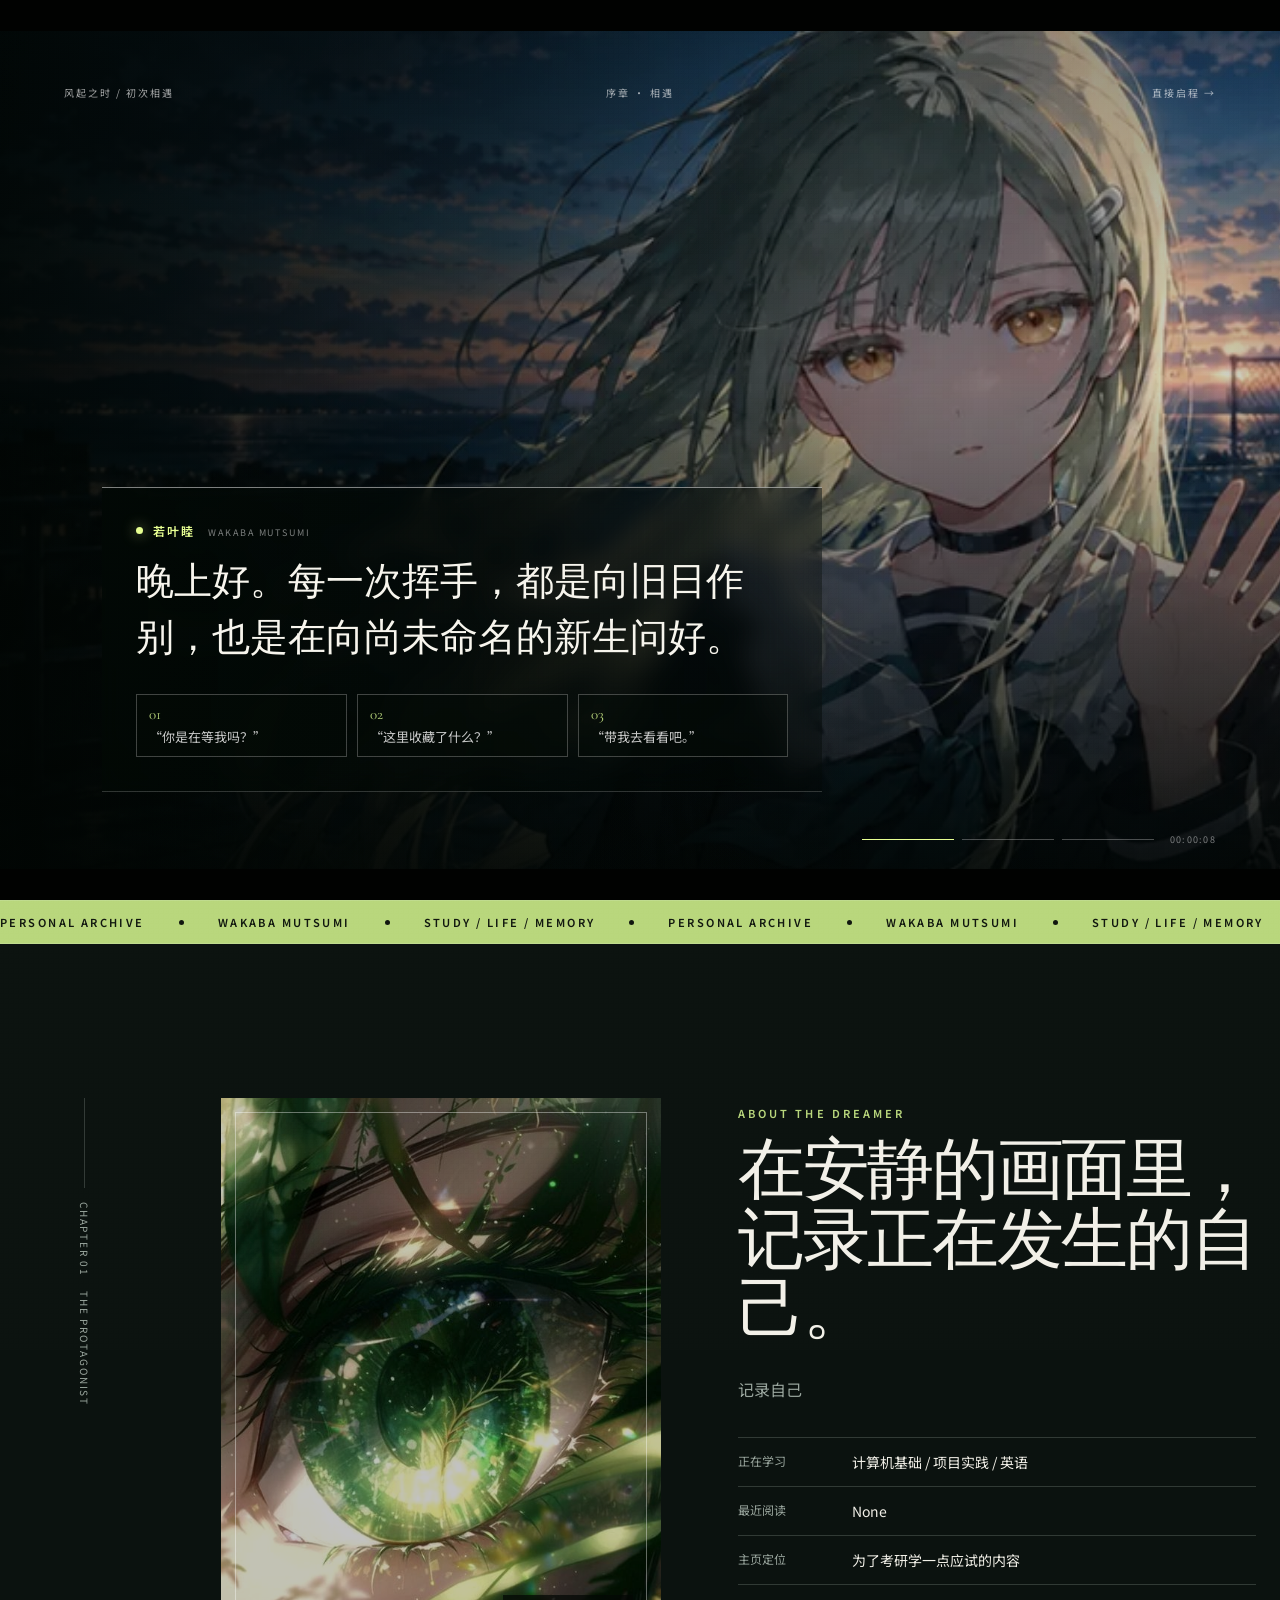
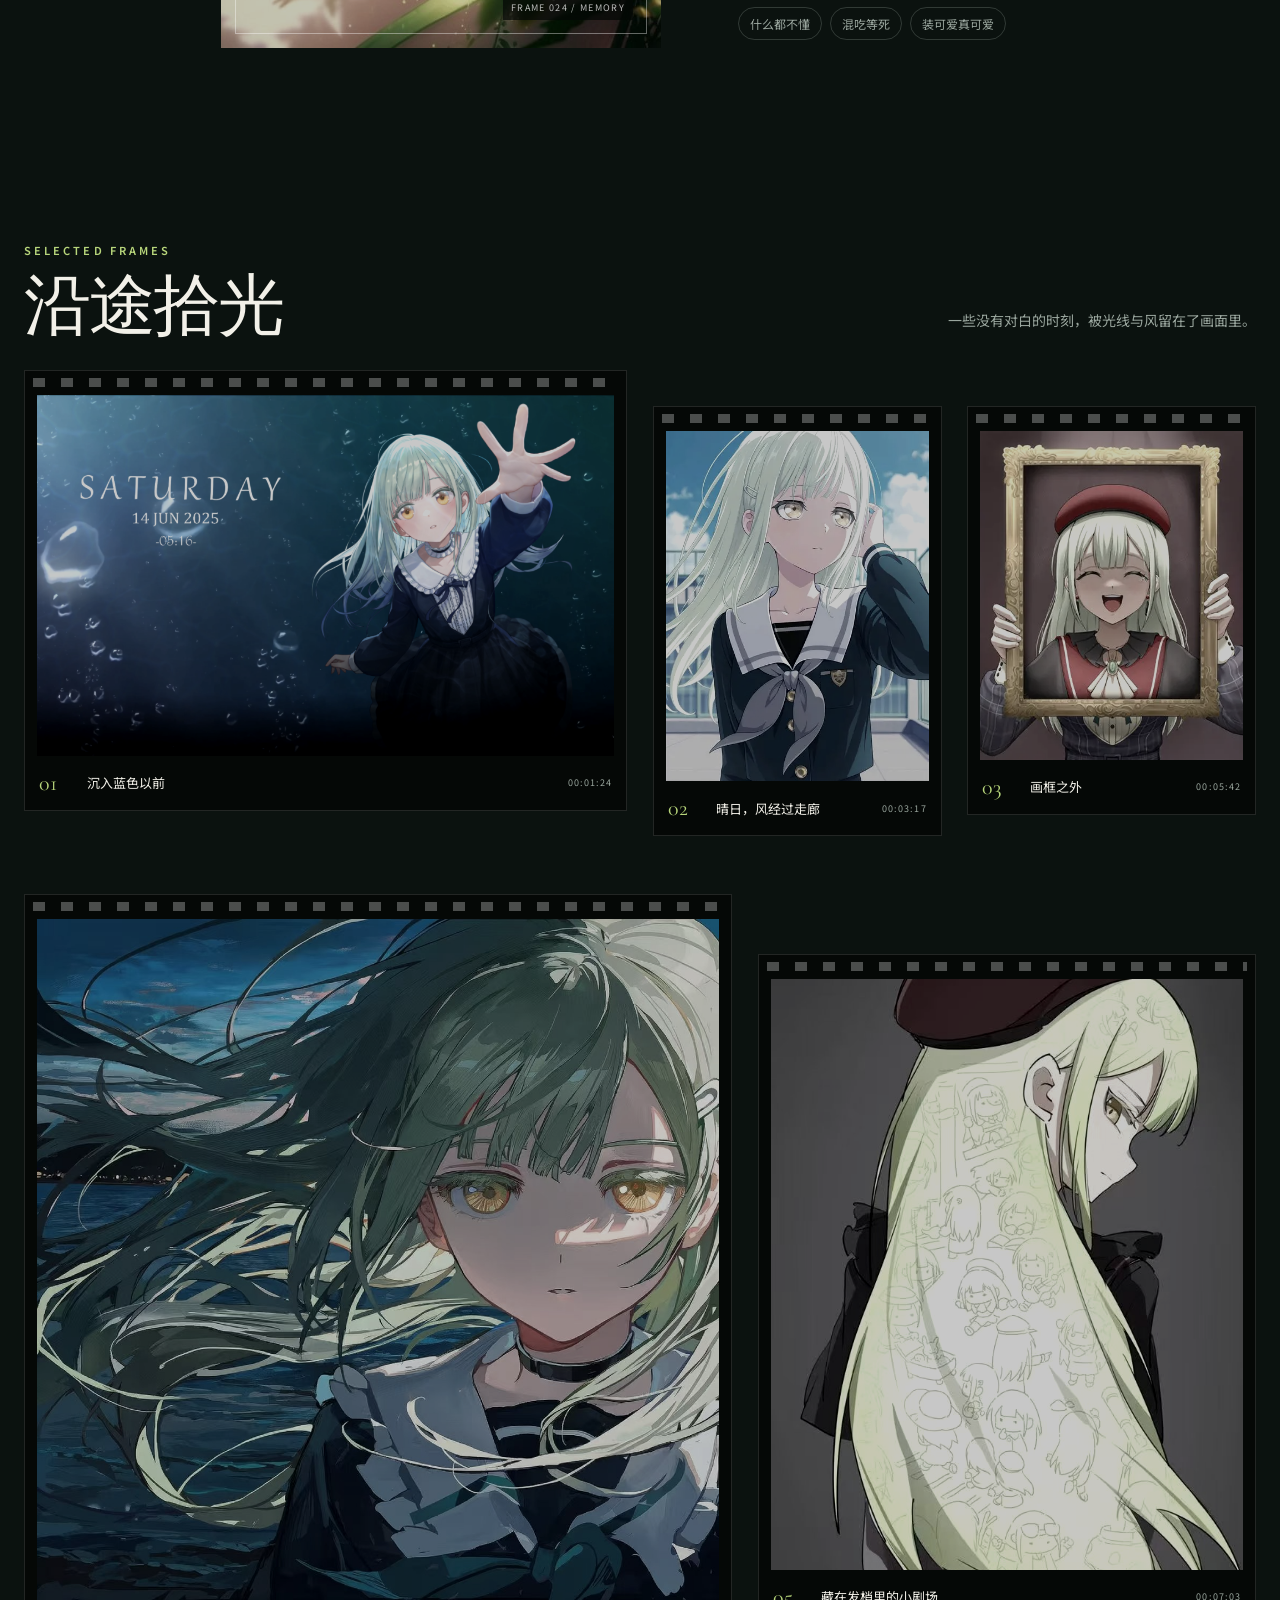
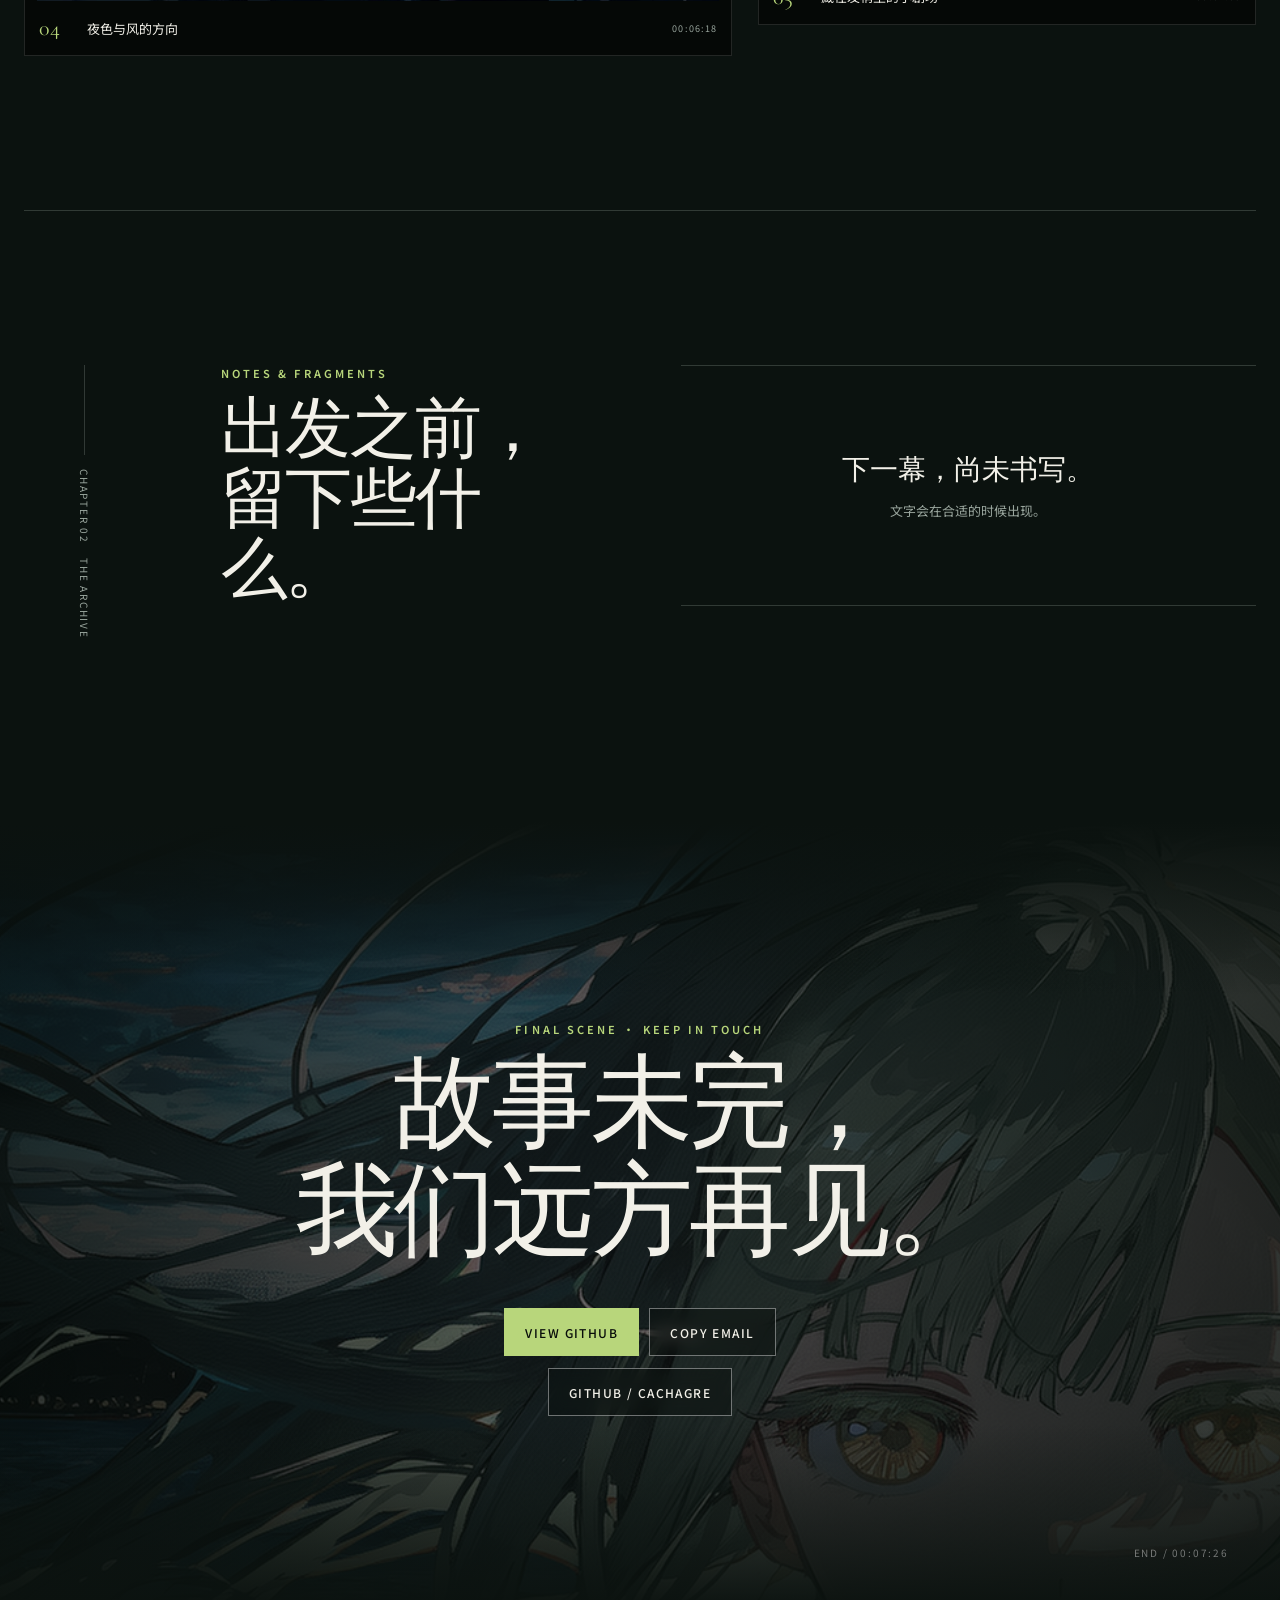
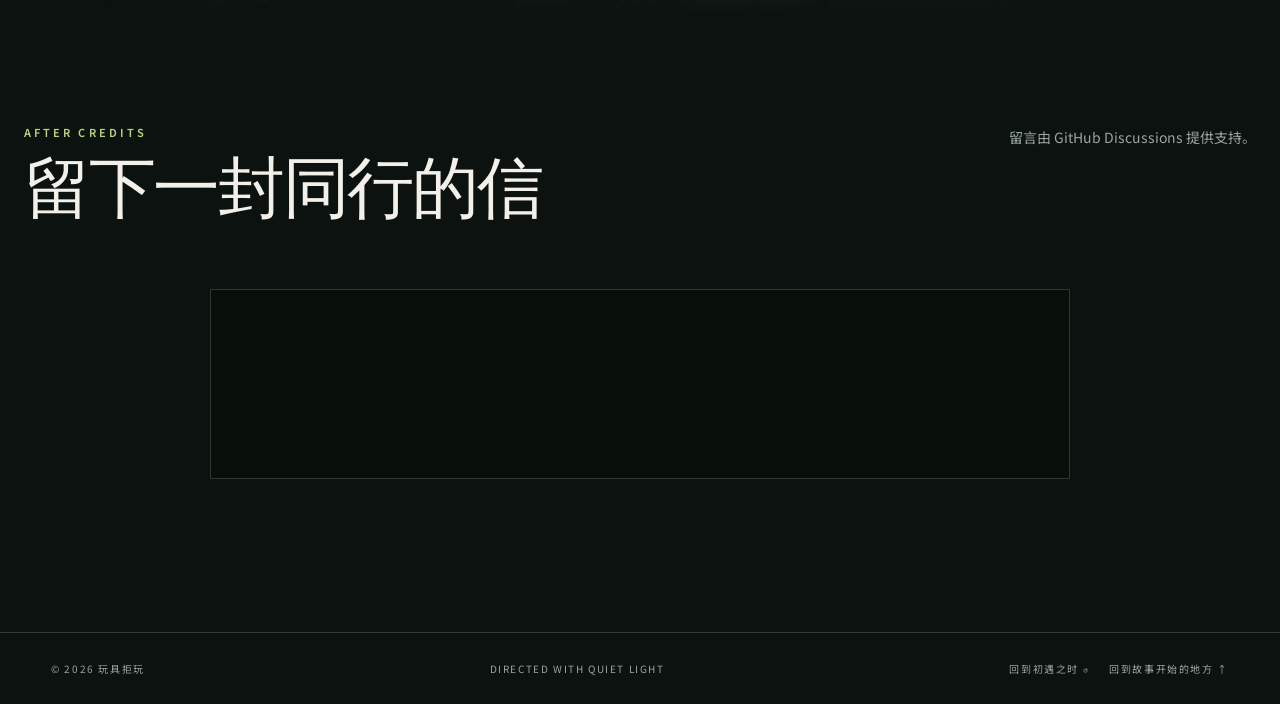
==== commit d97f18d9: "Revert "Replace greeting animation with cinematic video" This reverts commit ca1645ba15e53e0b660ab41" ====
--- a/index.html
+++ b/index.html
@@ -21,20 +21,10 @@
 
       <div class="prologue-scenes" aria-hidden="true">
         <figure class="prologue-scene is-active" data-prologue-scene="greeting">
-          <video
-            id="prologueGreetingVideo"
-            autoplay
-            muted
-            playsinline
-            preload="auto"
-            poster="./assets/mutsumi-greeting.webp"
-          >
-            <source src="./assets/mutsumi-greeting-film.webm?v=film-1" type="video/webm" />
-          </video>
           <img
             id="prologueGreetingImage"
-            src="./assets/mutsumi-greeting.webp"
-            hidden
+            src="./assets/mutsumi-wave-smooth.webp?v=smooth-1"
+            data-static-src="./assets/mutsumi-greeting.webp"
             alt=""
           />
         </figure>
--- a/cinematic.css
+++ b/cinematic.css
@@ -89,7 +89,6 @@
 .prologue-scenes,
 .prologue-scene,
 .prologue-scene img,
-.prologue-scene video,
 .prologue-shade,
 .prologue-shutter {
   position: absolute;
@@ -110,13 +109,12 @@
   transform: scale(1);
 }
 
-.prologue-scene img,
-.prologue-scene video {
+.prologue-scene img {
   object-fit: cover;
   filter: saturate(0.82) contrast(1.06) brightness(0.82);
 }
 
-.prologue-scene[data-prologue-scene="greeting"] :is(img, video) { object-position: center; }
+.prologue-scene[data-prologue-scene="greeting"] img { object-position: center; }
 .prologue-scene[data-prologue-scene="memory"] img { object-position: center; }
 .prologue-scene[data-prologue-scene="shore"] img { object-position: 62% 38%; }
 
@@ -1071,7 +1069,7 @@
     grid-template-columns: 1fr auto;
   }
   .prologue-topline > span:nth-child(2) { display: none; }
-  .prologue-scene[data-prologue-scene="greeting"] :is(img, video) { object-position: 82% center; }
+  .prologue-scene[data-prologue-scene="greeting"] img { object-position: 82% center; }
   .prologue-scene[data-prologue-scene="memory"] img { object-position: center; }
   .prologue-scene[data-prologue-scene="shore"] img { object-position: 66% center; }
   .prologue-shade {
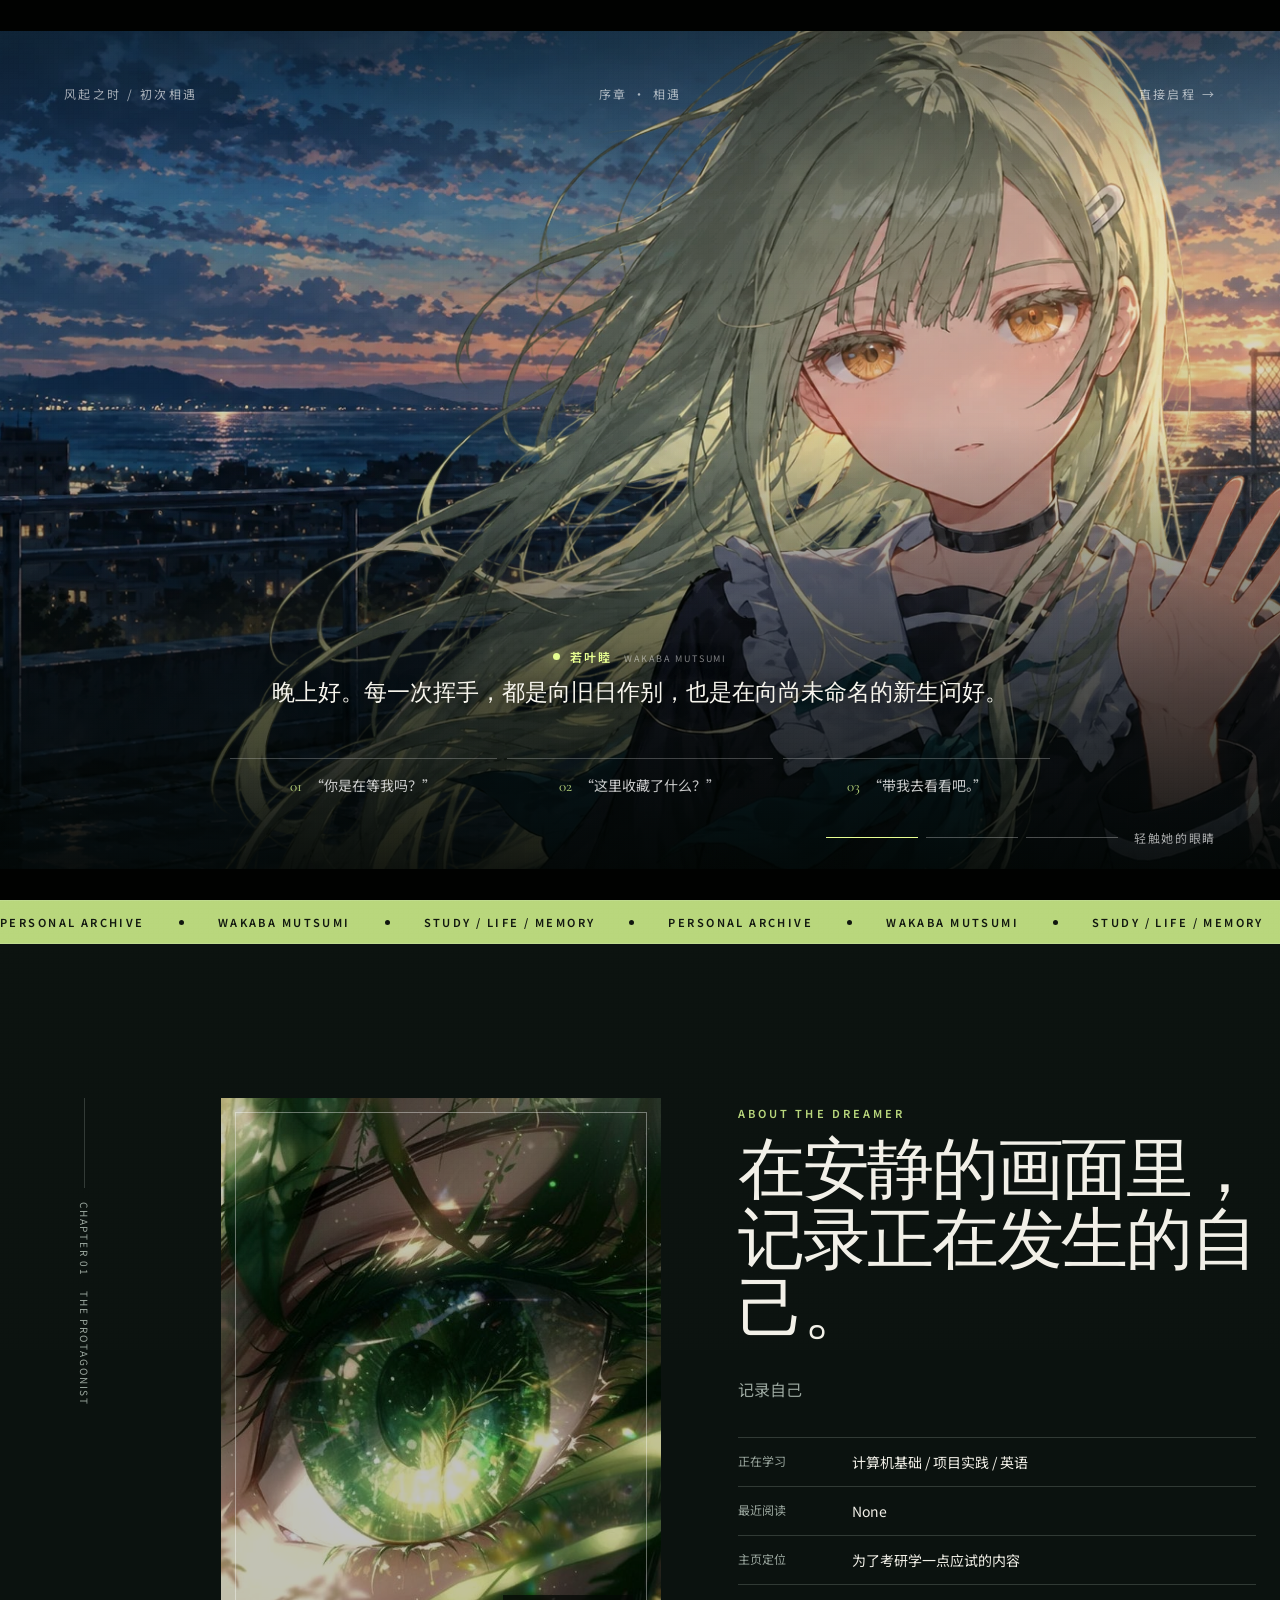
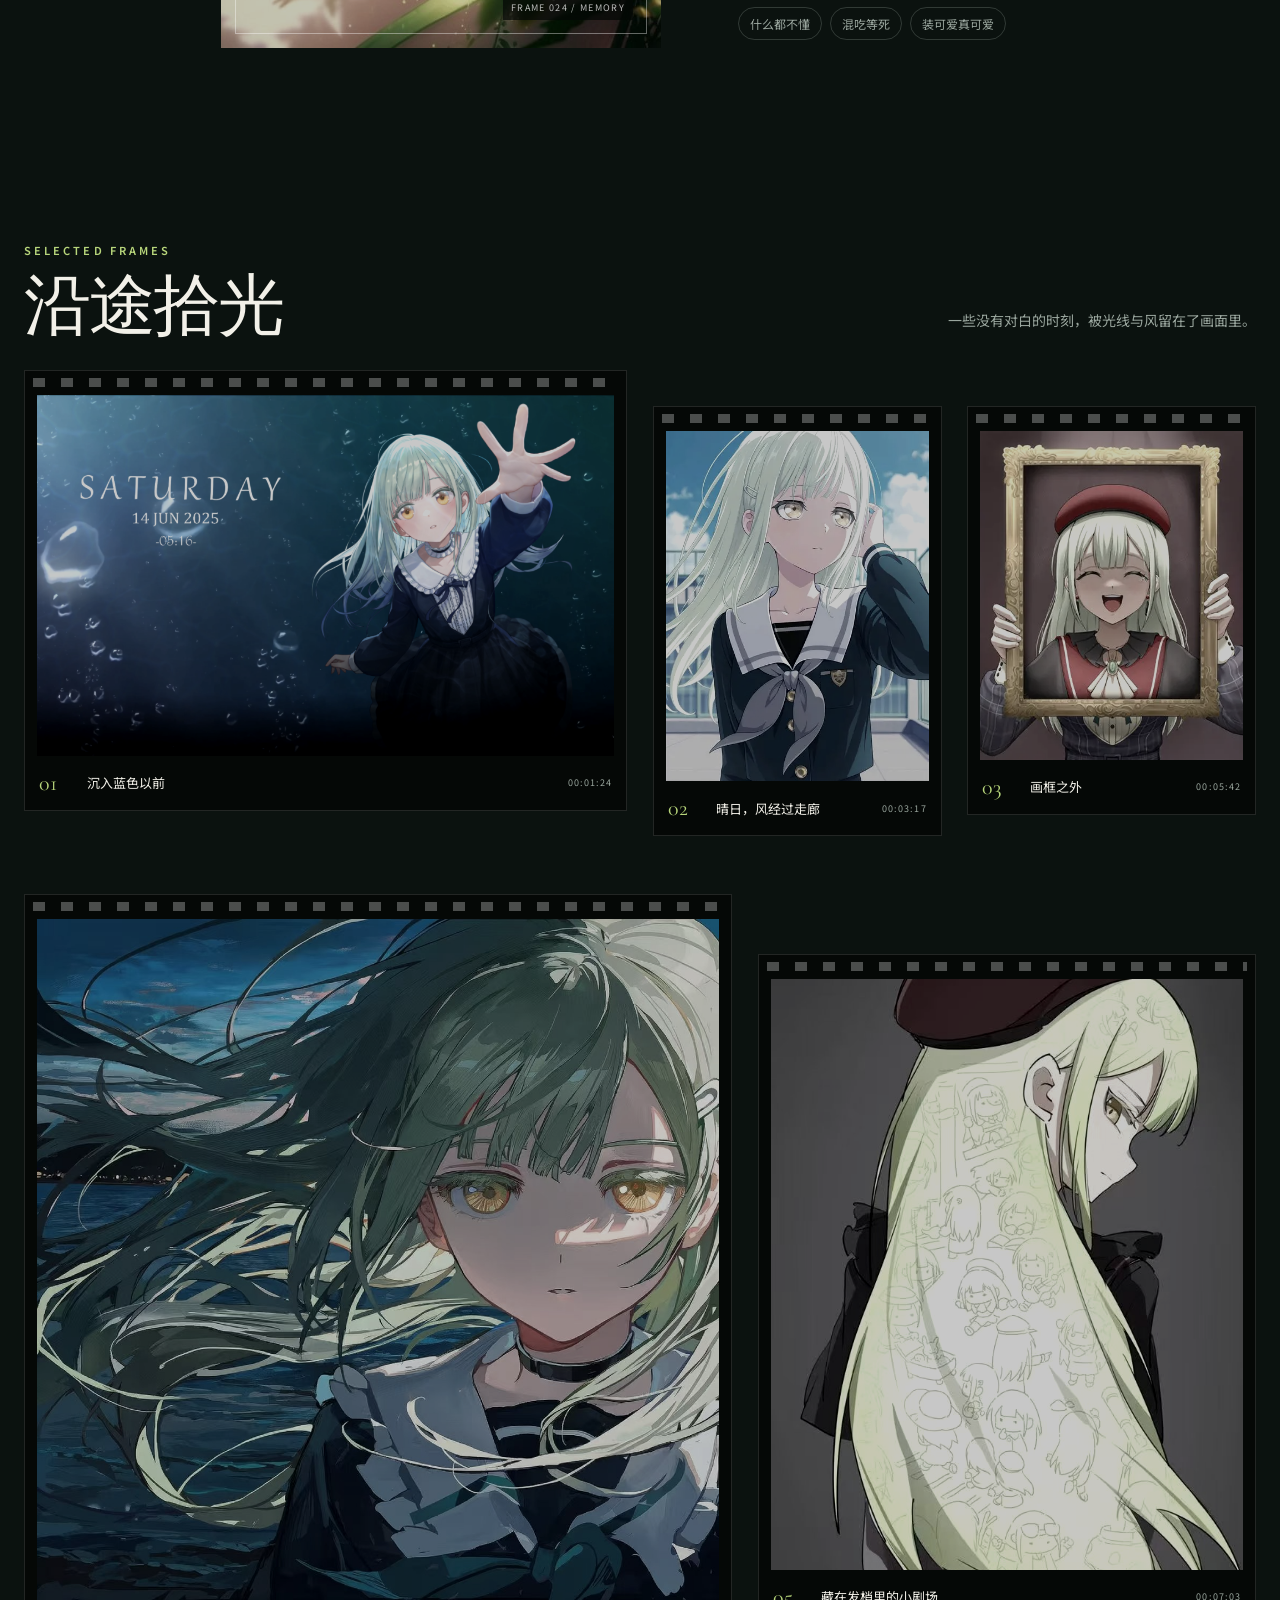
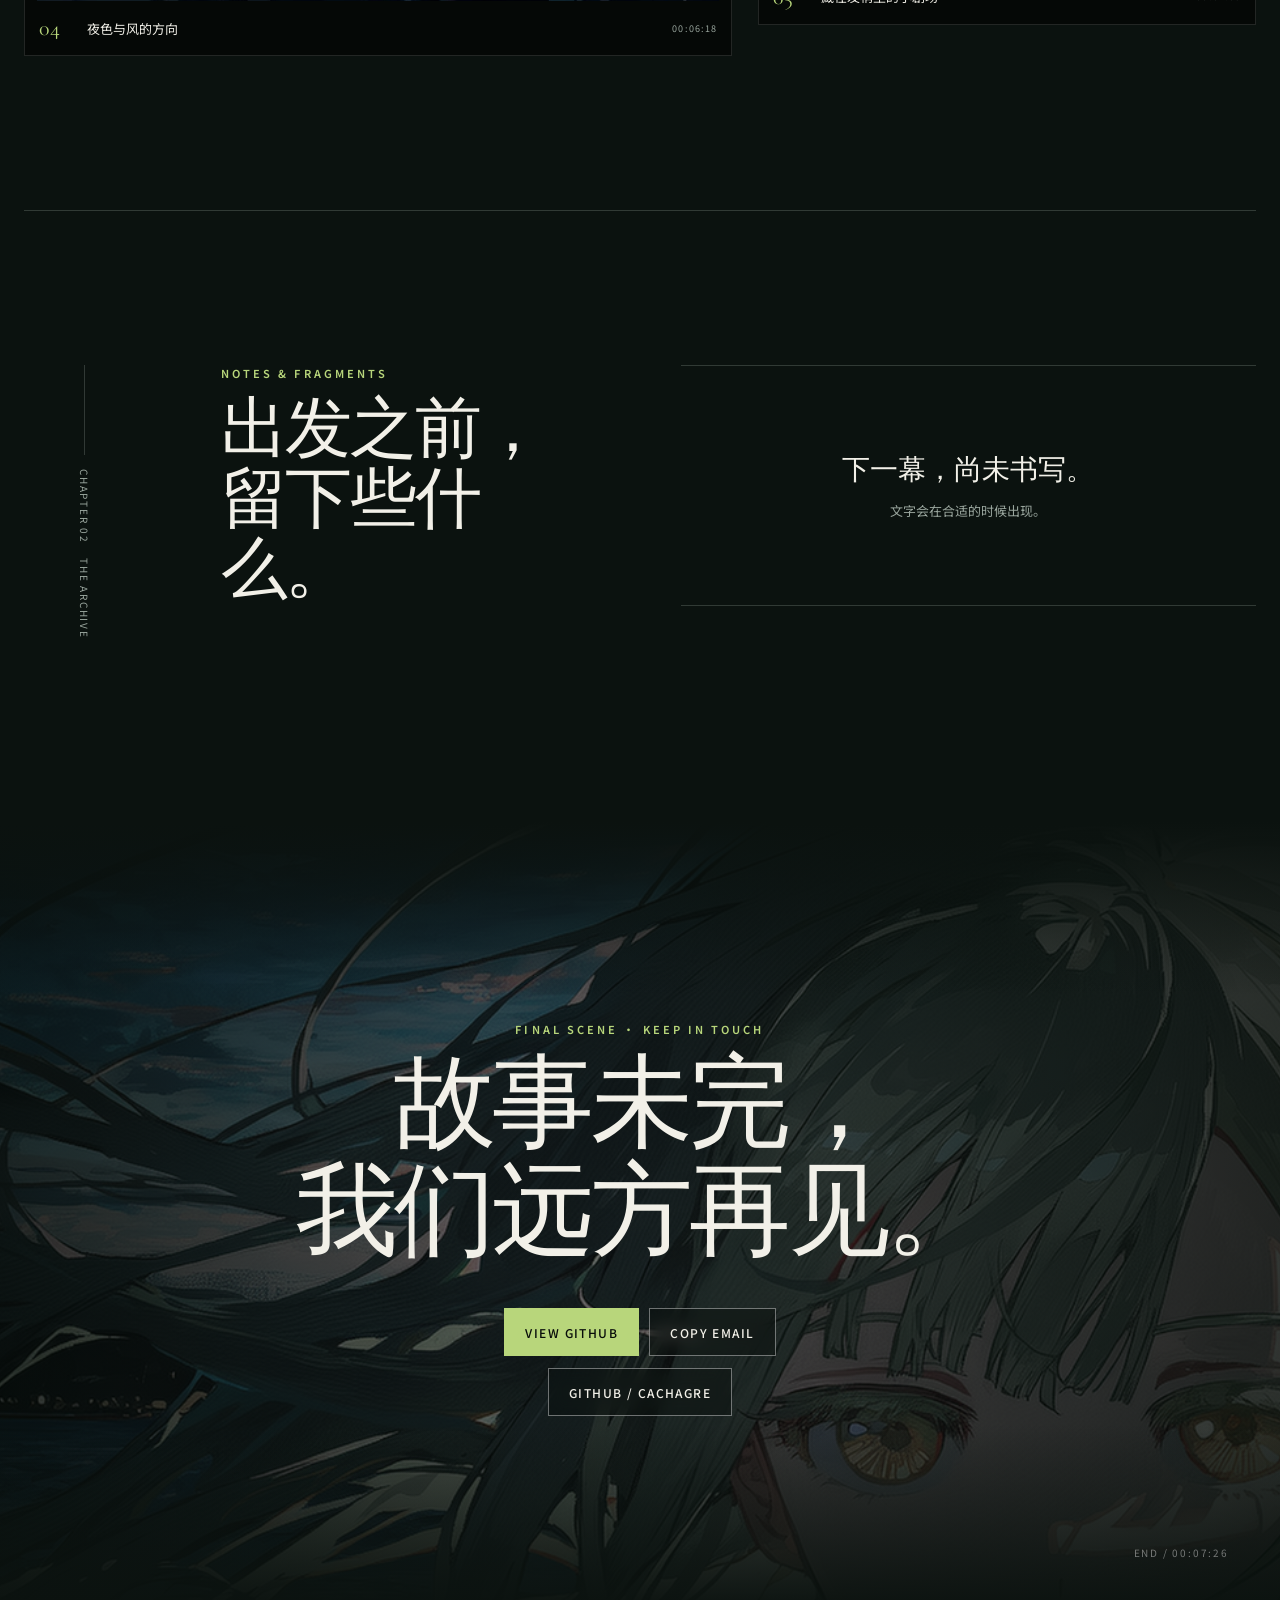
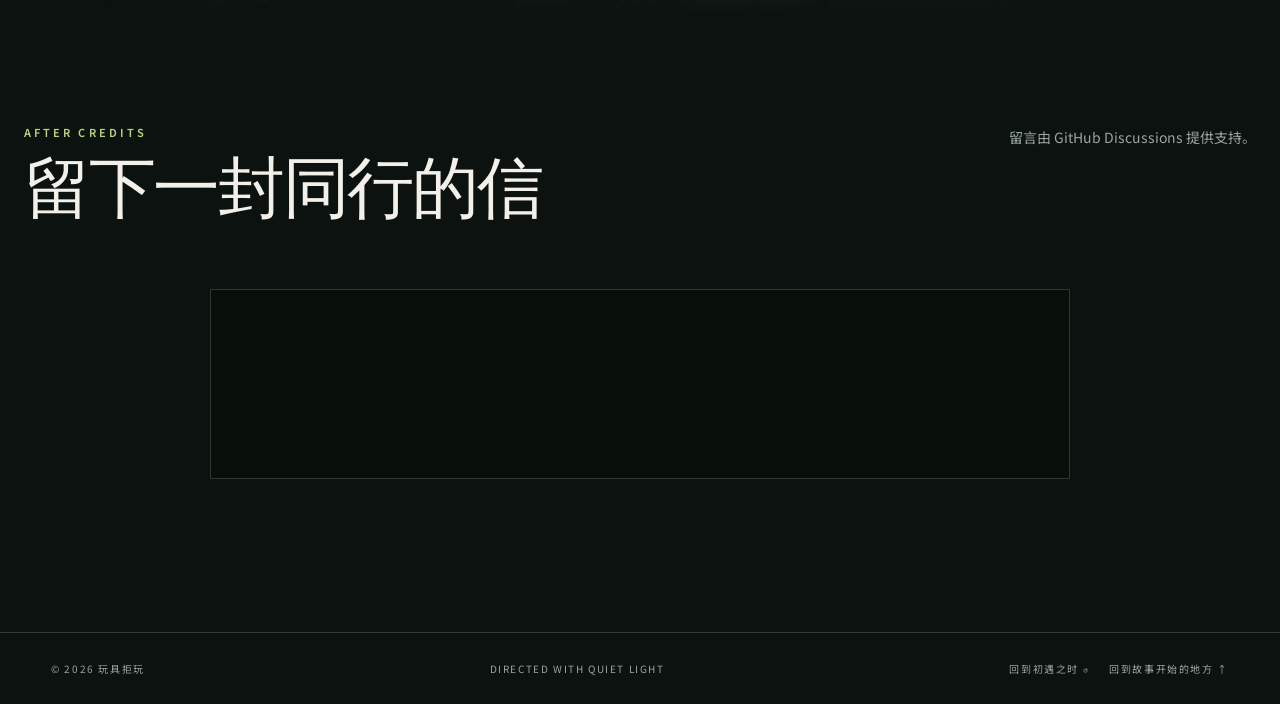
==== commit 221bebe1: "Build layered Mutsumi illustration with eye interaction" ====
--- a/index.html
+++ b/index.html
@@ -11,7 +11,7 @@
       type="image/svg+xml"
       href="data:image/svg+xml,%3Csvg xmlns='http://www.w3.org/2000/svg' viewBox='0 0 64 64'%3E%3Crect width='64' height='64' rx='14' fill='%2308100d'/%3E%3Ccircle cx='32' cy='32' r='18' fill='none' stroke='%23b8d67b' stroke-width='4'/%3E%3Ccircle cx='32' cy='32' r='7' fill='%23e7ff91'/%3E%3C/svg%3E"
     />
-    <link rel="stylesheet" href="./cinematic.css" />
+    <link rel="stylesheet" href="./cinematic.css?v=living-1" />
   </head>
   <body class="intro-active">
     <div class="film-grain" aria-hidden="true"></div>
@@ -19,14 +19,21 @@
     <section id="prologue" class="prologue" aria-labelledby="prologueTitle">
       <h1 id="prologueTitle" class="visually-hidden">若叶睦的电影序章</h1>
 
-      <div class="prologue-scenes" aria-hidden="true">
+      <div class="prologue-scenes">
         <figure class="prologue-scene is-active" data-prologue-scene="greeting">
-          <img
-            id="prologueGreetingImage"
-            src="./assets/mutsumi-wave-smooth.webp?v=smooth-1"
-            data-static-src="./assets/mutsumi-greeting.webp"
-            alt=""
-          />
+          <div class="living-stage">
+            <div class="living-distance">
+              <img src="./assets/mutsumi-background.webp" alt="" width="1672" height="941" fetchpriority="high" />
+            </div>
+            <div class="living-person">
+              <div class="living-breath">
+                <img id="prologueGreetingImage" src="./assets/mutsumi-foreground.webp" alt="若叶睦站在暮色中的天台，望向你。" width="1672" height="941" fetchpriority="high" />
+                <button class="eye-touch eye-touch-left" type="button" aria-label="轻触若叶睦的眼睛，听她回应" title="轻触她的眼睛"></button>
+                <button class="eye-touch eye-touch-right" type="button" aria-label="轻触若叶睦的另一只眼睛，听她回应" title="轻触她的眼睛"></button>
+              </div>
+            </div>
+            <div class="living-light" aria-hidden="true"></div>
+          </div>
         </figure>
         <figure class="prologue-scene" data-prologue-scene="memory">
           <img src="./assets/mutsumi-eye.png" alt="" />
@@ -64,7 +71,7 @@
 
       <div class="prologue-timeline" aria-hidden="true">
         <span class="is-active"></span><span></span><span></span>
-        <small>00:00:08</small>
+        <small id="prologueTouchHint">轻触她的眼睛</small>
       </div>
       <div class="prologue-shutter" aria-hidden="true"></div>
     </section>
@@ -272,6 +279,6 @@
       </span>
     </footer>
 
-    <script src="./cinematic.js?v=cinematic-cut"></script>
+    <script src="./cinematic.js?v=living-1"></script>
   </body>
 </html>
--- a/cinematic.css
+++ b/cinematic.css
@@ -102,11 +102,13 @@
   opacity: 0;
   transform: scale(1.055);
   transition: opacity 900ms ease, transform 7s ease;
+  pointer-events: none;
 }
 
 .prologue-scene.is-active {
   opacity: 1;
   transform: scale(1);
+  pointer-events: auto;
 }
 
 .prologue-scene img {
@@ -118,12 +120,78 @@
 .prologue-scene[data-prologue-scene="memory"] img { object-position: center; }
 .prologue-scene[data-prologue-scene="shore"] img { object-position: 62% 38%; }
 
+.prologue-scene[data-prologue-scene="greeting"] { transform: none; }
+.living-stage {
+  position: absolute;
+  width: max(100vw, 177.68svh);
+  height: max(100svh, 56.28vw);
+  left: 50%;
+  top: 50%;
+  transform: translate(-50%, -50%);
+}
+.living-distance, .living-person, .living-breath, .living-light {
+  position: absolute;
+  inset: 0;
+}
+.living-distance {
+  transform: translate(calc(var(--look-x, 0px) * -0.45), calc(var(--look-y, 0px) * -0.45)) scale(1.035);
+  transition: transform 800ms ease-out;
+}
+.living-person {
+  transform: translate(var(--look-x, 0px), var(--look-y, 0px));
+  transition: transform 800ms ease-out;
+}
+.living-breath {
+  transform-origin: 70% 95%;
+  animation: quietBreath 9s ease-in-out infinite;
+}
+.prologue-scene .living-person img {
+  filter: saturate(.86) brightness(.9);
+  pointer-events: none;
+}
+.living-light {
+  pointer-events: none;
+  background: radial-gradient(ellipse at 87% 27%, rgba(255, 205, 135, .2), transparent 48%);
+  animation: eveningLight 14s ease-in-out infinite alternate;
+}
+@keyframes quietBreath {
+  0%, 100% { transform: translateY(0) scale(1); }
+  50% { transform: translateY(-2px) scale(1.003); }
+}
+@keyframes eveningLight {
+  from { opacity: .4; transform: translateX(-6px); }
+  to { opacity: .75; transform: translateX(6px); }
+}
+.eye-touch {
+  position: absolute;
+  z-index: 1;
+  width: 6%;
+  height: 5.5%;
+  padding: 0;
+  border-radius: 50%;
+  background: transparent;
+  cursor: pointer;
+  -webkit-tap-highlight-color: transparent;
+}
+.eye-touch-left { left: 61%; top: 37%; transform: rotate(-13deg); }
+.eye-touch-right { left: 71.8%; top: 32.8%; transform: rotate(-13deg); }
+.eye-touch:focus-visible { outline: 1px solid rgba(235, 240, 211, .8); outline-offset: 4px; }
+.is-touched .living-light { animation: eyeLight 1.8s ease-out; }
+@keyframes eyeLight {
+  0%, 100% { opacity: .5; }
+  35% { opacity: 1; }
+}
+.prologue-scene:not(.is-active) .living-breath,
+.prologue-scene:not(.is-active) .living-light,
+.prologue.is-suspended .living-breath,
+.prologue.is-suspended .living-light { animation-play-state: paused; }
+
 .prologue-shade {
   z-index: 2;
+  pointer-events: none;
   background:
-    linear-gradient(90deg, rgba(1, 5, 3, 0.9) 0%, rgba(1, 5, 3, 0.55) 35%, transparent 68%),
-    linear-gradient(0deg, rgba(1, 5, 3, 0.88) 0%, transparent 58%, rgba(1, 5, 3, 0.25) 100%),
-    radial-gradient(circle at 74% 42%, transparent 22%, rgba(1, 4, 2, 0.44) 100%);
+    linear-gradient(0deg, rgba(1, 5, 3, .96), rgba(1, 5, 3, .64) 22%, transparent 53%),
+    linear-gradient(180deg, rgba(1, 5, 3, .4), transparent 22%);
 }
 
 .prologue-topline {
@@ -136,7 +204,7 @@
   grid-template-columns: 1fr auto 1fr;
   align-items: center;
   color: rgba(255, 255, 255, 0.62);
-  font-size: 10px;
+  font-size: 12px;
   letter-spacing: 0.2em;
 }
 
@@ -157,14 +225,13 @@
 .prologue-dialogue {
   position: absolute;
   z-index: 5;
-  left: clamp(28px, 8vw, 132px);
-  bottom: clamp(86px, 12vh, 150px);
-  width: min(720px, calc(100% - 56px));
-  padding: clamp(20px, 3vw, 34px);
-  border-top: 1px solid rgba(255, 255, 255, 0.48);
-  border-bottom: 1px solid rgba(255, 255, 255, 0.18);
-  background: linear-gradient(90deg, rgba(2, 8, 5, 0.78), rgba(2, 8, 5, 0.38));
-  backdrop-filter: blur(12px);
+  left: 50%;
+  bottom: clamp(82px, 10vh, 112px);
+  width: min(820px, calc(100% - 64px));
+  margin-left: max(-410px, calc(-50% + 32px));
+  padding: 0;
+  text-align: center;
+  text-shadow: 0 2px 16px rgba(0, 0, 0, .7);
   opacity: 0;
   transform: translateY(24px);
 }
@@ -179,6 +246,7 @@
   display: flex;
   align-items: center;
   gap: 10px;
+  justify-content: center;
 }
 
 .speaker-label > span {
@@ -205,12 +273,13 @@
 }
 
 .prologue-line {
-  min-height: 3.1em;
-  margin: 16px 0 20px;
+  min-height: 2.9em;
+  margin: 12px 0 14px;
   color: #f7f5ed;
   font-family: var(--serif);
-  font-size: clamp(25px, 3vw, 42px);
+  font-size: clamp(18px, 1.8vw, 26px);
   line-height: 1.45;
+  text-wrap: balance;
 }
 
 .prologue-line.is-typing::after {
@@ -240,17 +309,18 @@
 .prologue-choices button {
   min-height: 52px;
   padding: 10px 12px;
-  border: 1px solid rgba(255, 255, 255, 0.24);
-  background: rgba(4, 10, 7, 0.5);
+  border: 0;
+  border-top: 1px solid rgba(255, 255, 255, 0.24);
+  background: transparent;
   color: rgba(255, 255, 255, 0.78);
-  font-size: 13px;
-  text-align: left;
+  font-size: 14px;
+  text-align: center;
   transition: border-color 180ms ease, background 180ms ease, color 180ms ease, transform 180ms ease;
 }
 
 .prologue-choices button span {
-  display: block;
-  margin-bottom: 4px;
+  display: inline;
+  margin-right: 8px;
   color: var(--green);
   font-family: var(--serif);
   font-size: 15px;
@@ -308,7 +378,7 @@
 }
 
 .prologue-timeline > span.is-active { background: var(--green-bright); }
-.prologue-timeline small { margin-left: 8px; color: rgba(255, 255, 255, 0.46); font-size: 9px; letter-spacing: 0.14em; }
+.prologue-timeline small { margin-left: 8px; color: rgba(255, 255, 255, 0.62); font-size: 12px; letter-spacing: 0.14em; }
 
 .prologue-shutter {
   z-index: 7;
@@ -1069,6 +1139,7 @@
     grid-template-columns: 1fr auto;
   }
   .prologue-topline > span:nth-child(2) { display: none; }
+  .living-stage { left: 72%; transform: translate(-72%, -50%); }
   .prologue-scene[data-prologue-scene="greeting"] img { object-position: 82% center; }
   .prologue-scene[data-prologue-scene="memory"] img { object-position: center; }
   .prologue-scene[data-prologue-scene="shore"] img { object-position: 66% center; }
@@ -1082,12 +1153,13 @@
     bottom: 84px;
     left: 18px;
     width: auto;
-    padding: 18px 16px;
+    margin-left: 0;
+    padding: 0;
   }
   .speaker-label small { display: block; margin: 3px 0 0; }
-  .prologue-line { min-height: 3.8em; margin: 13px 0 16px; font-size: 25px; }
+  .prologue-line { min-height: 3.8em; margin: 12px 0; font-size: 18px; line-height: 1.6; }
   .prologue-choices { grid-template-columns: 1fr; gap: 7px; }
-  .prologue-choices button { min-height: 45px; display: grid; grid-template-columns: 28px 1fr; align-items: center; }
+  .prologue-choices button { min-height: 40px; text-align: left; display: grid; grid-template-columns: 28px 1fr; align-items: center; }
   .prologue-choices button span { margin: 0; }
   .prologue-timeline { right: 20px; bottom: 46px; left: 20px; grid-template-columns: repeat(3, 1fr) auto; }
   .prologue-branch-actions { align-items: stretch; }
@@ -1134,6 +1206,15 @@
   .footer-actions { justify-content: center; }
 }
 
+@media (max-width: 740px) and (max-height: 660px) {
+  .prologue-dialogue { bottom: 58px; }
+  .prologue-line { min-height: 0; margin: 8px 0; font-size: 16px; line-height: 1.5; }
+  .speaker-label small { display: none; }
+  .prologue-choices { gap: 4px; }
+  .prologue-choices button { min-height: 34px; padding: 6px 10px; }
+  .prologue-timeline { bottom: 28px; }
+}
+
 @media (prefers-reduced-motion: reduce) {
   html { scroll-behavior: auto; }
   *, *::before, *::after { animation-duration: 0.01ms !important; animation-iteration-count: 1 !important; transition-duration: 0.01ms !important; }
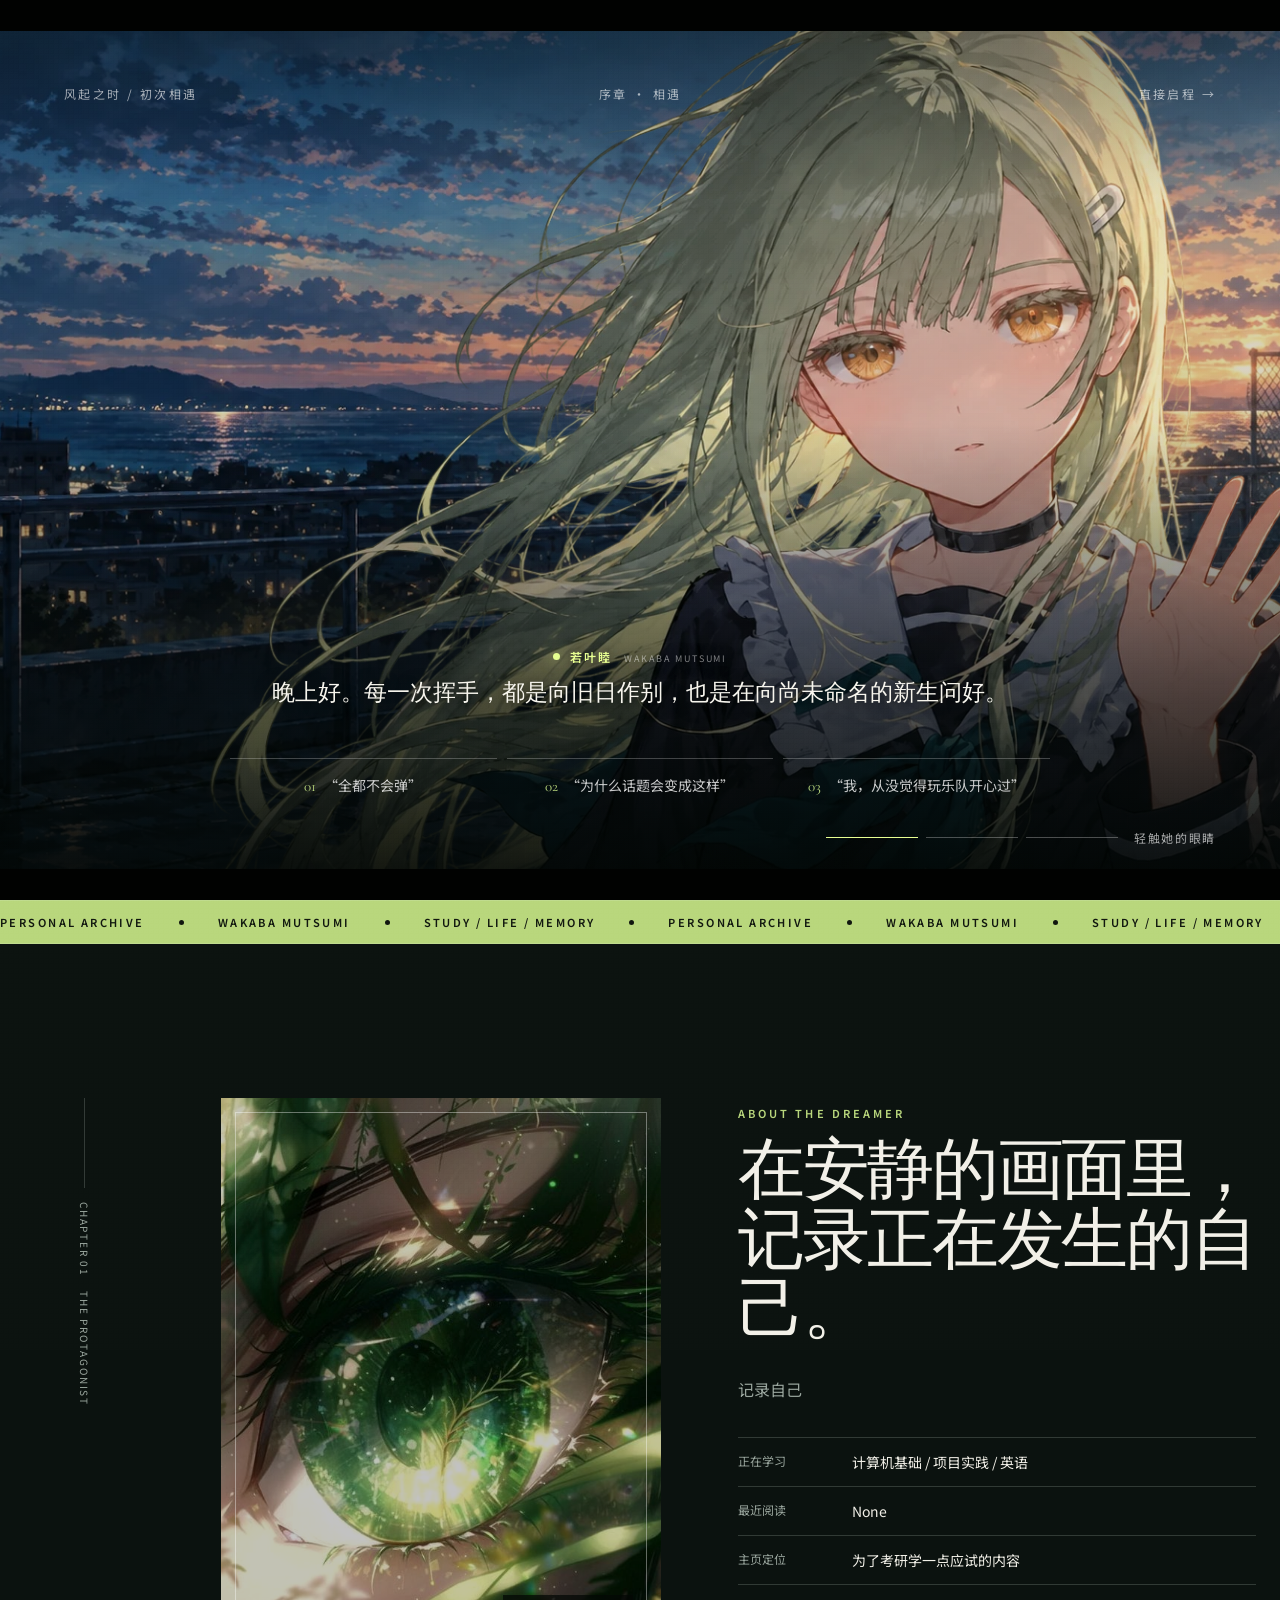
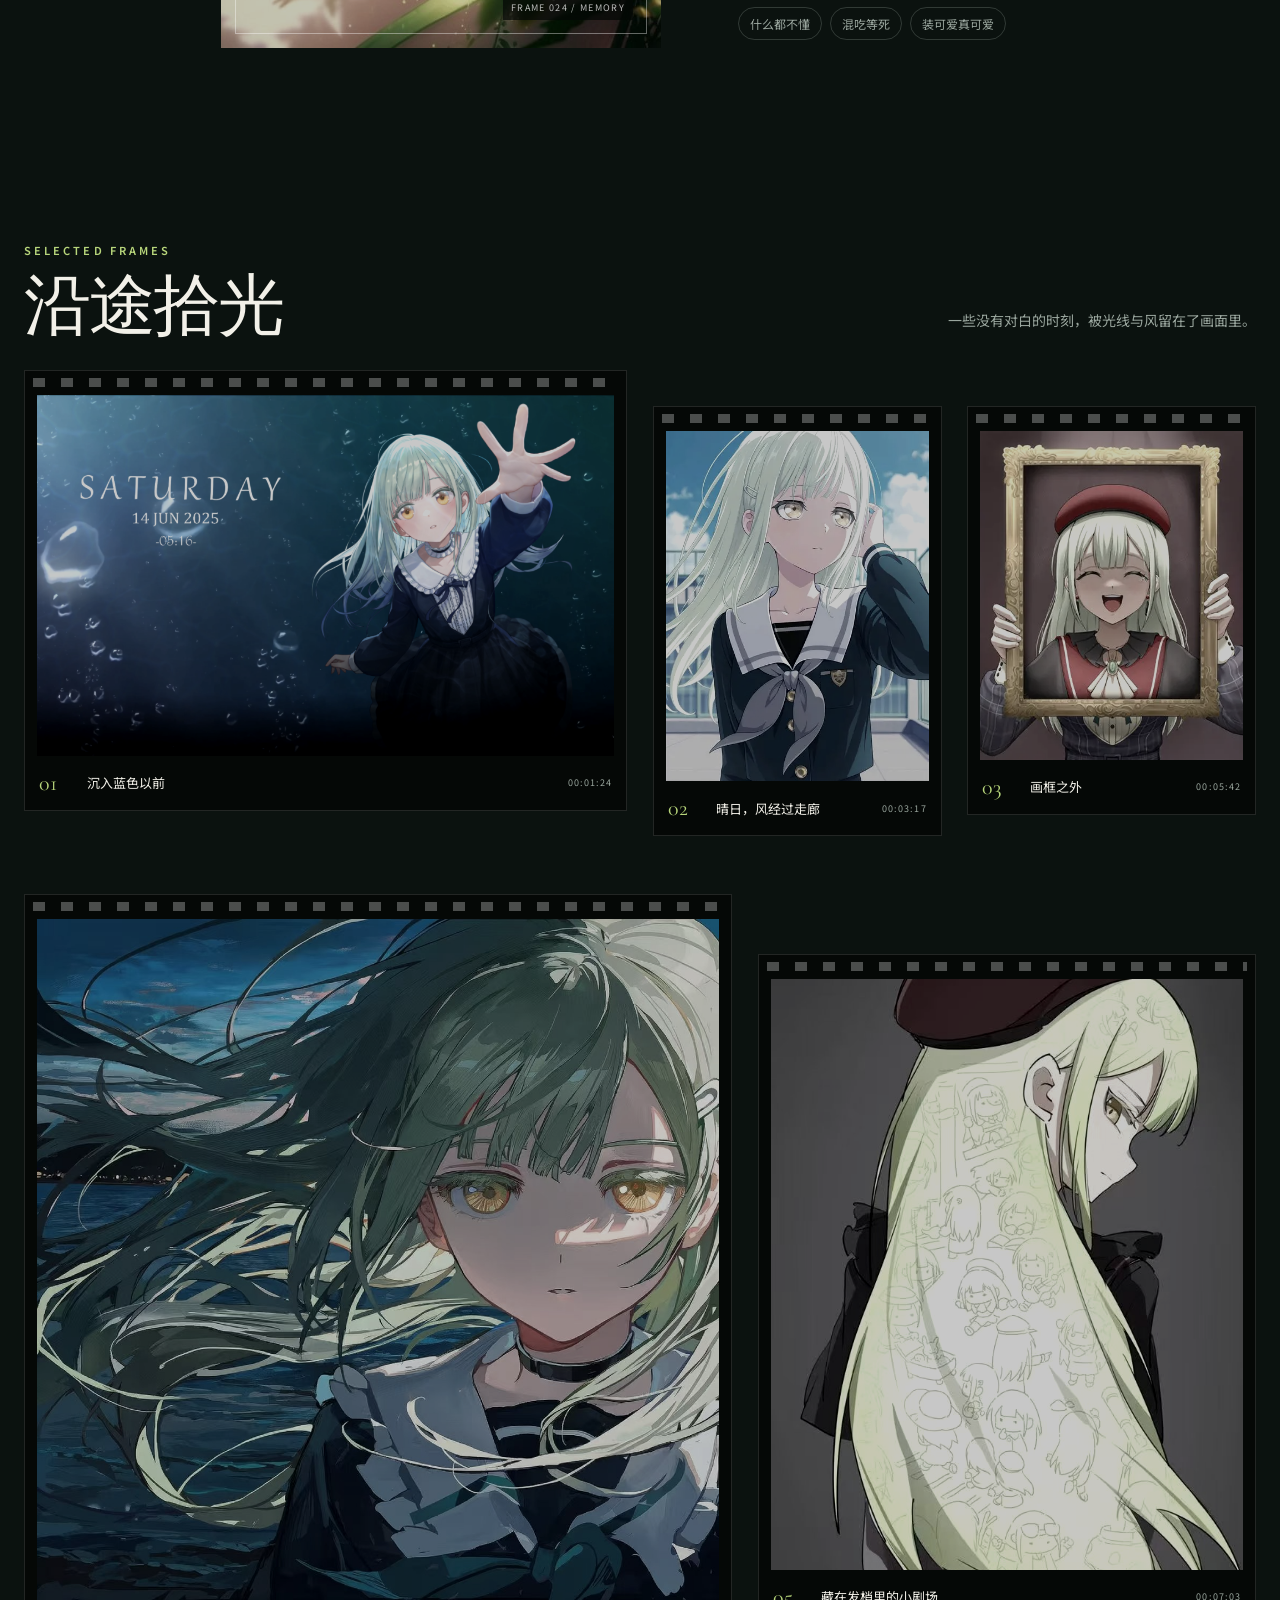
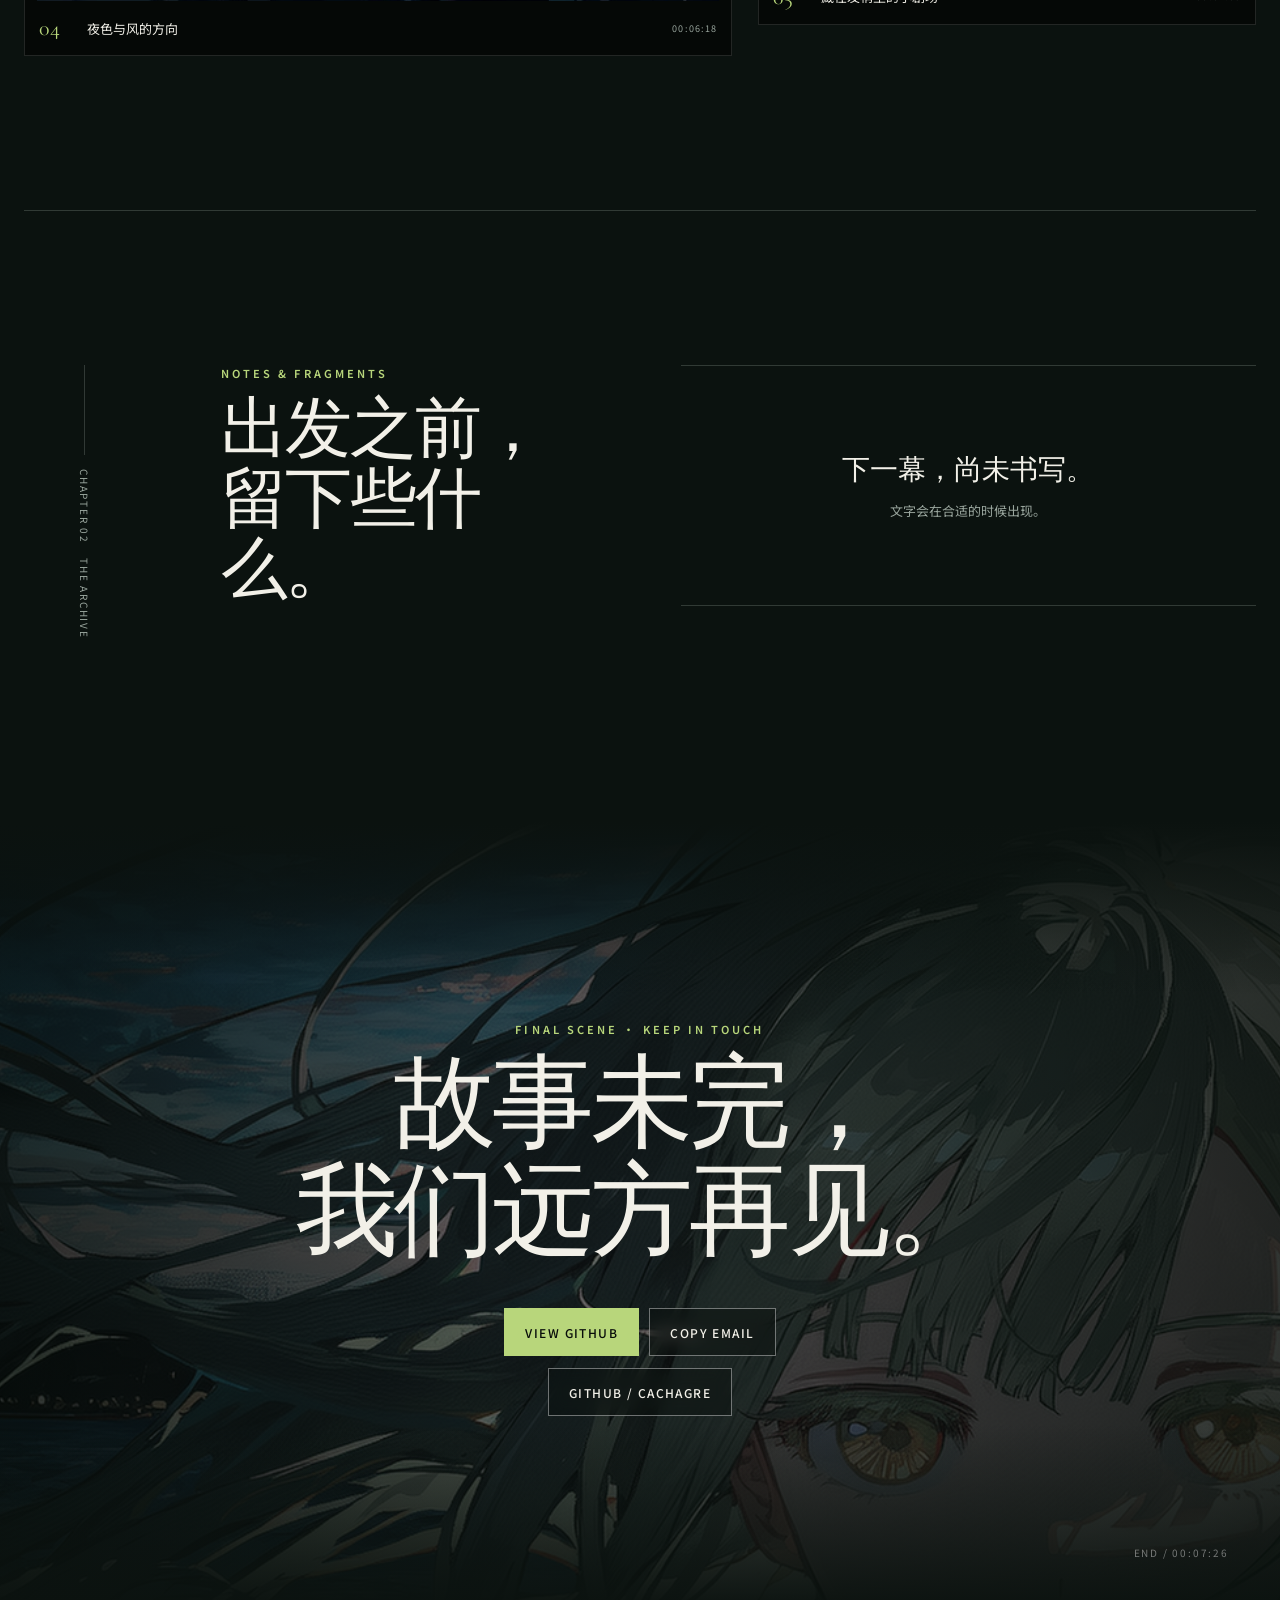
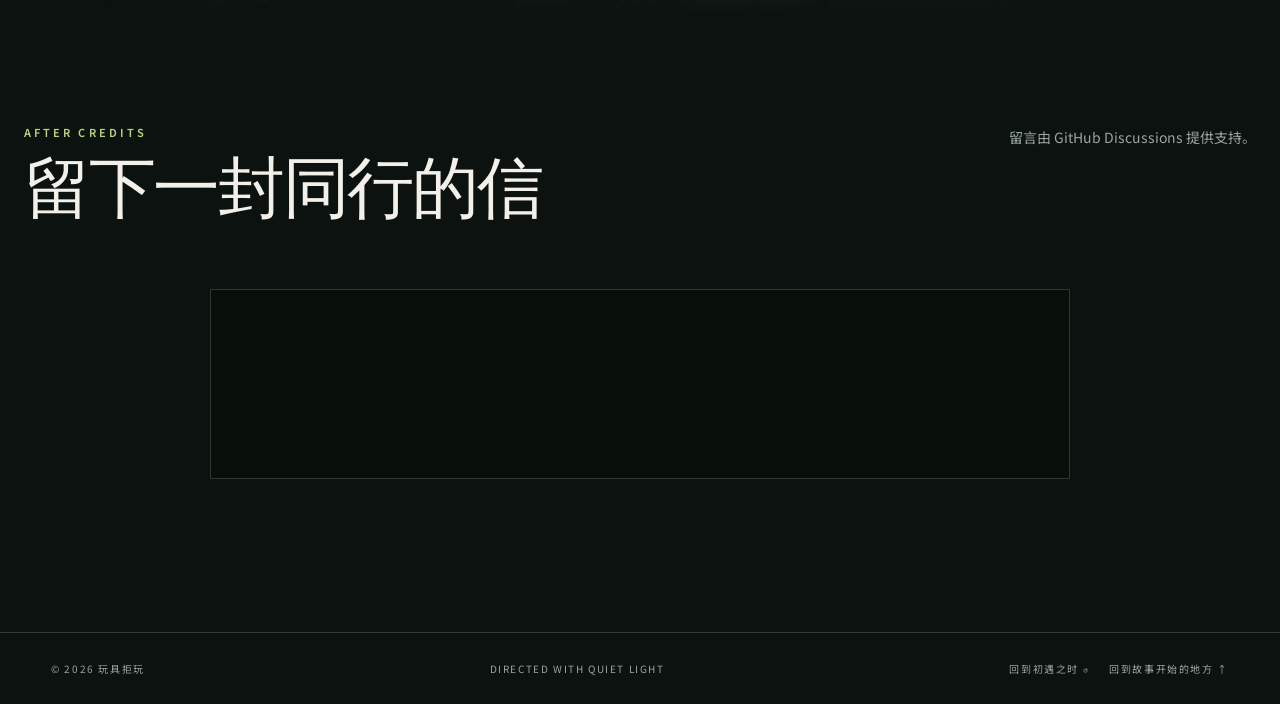
==== commit 0ff959b2: "Replace prologue choices with band dialogue" ====
--- a/index.html
+++ b/index.html
@@ -58,9 +58,9 @@
         <p id="prologueLine" class="prologue-line" aria-live="polite"></p>
 
         <div id="prologueChoices" class="prologue-choices" hidden>
-          <button type="button" data-prologue-choice="waiting"><span>01</span>“你是在等我吗？”</button>
-          <button type="button" data-prologue-choice="archive"><span>02</span>“这里收藏了什么？”</button>
-          <button type="button" data-prologue-choice="enter"><span>03</span>“带我去看看吧。”</button>
+          <button type="button" data-prologue-choice="waiting"><span>01</span>“全都不会弹”</button>
+          <button type="button" data-prologue-choice="archive"><span>02</span>“为什么话题会变成这样”</button>
+          <button type="button" data-prologue-choice="enter"><span>03</span>“我，从没觉得玩乐队开心过”</button>
         </div>
 
         <div id="prologueBranchActions" class="prologue-branch-actions" hidden>
@@ -279,6 +279,6 @@
       </span>
     </footer>
 
-    <script src="./cinematic.js?v=living-1"></script>
+    <script src="./cinematic.js?v=dialogue-1"></script>
   </body>
 </html>
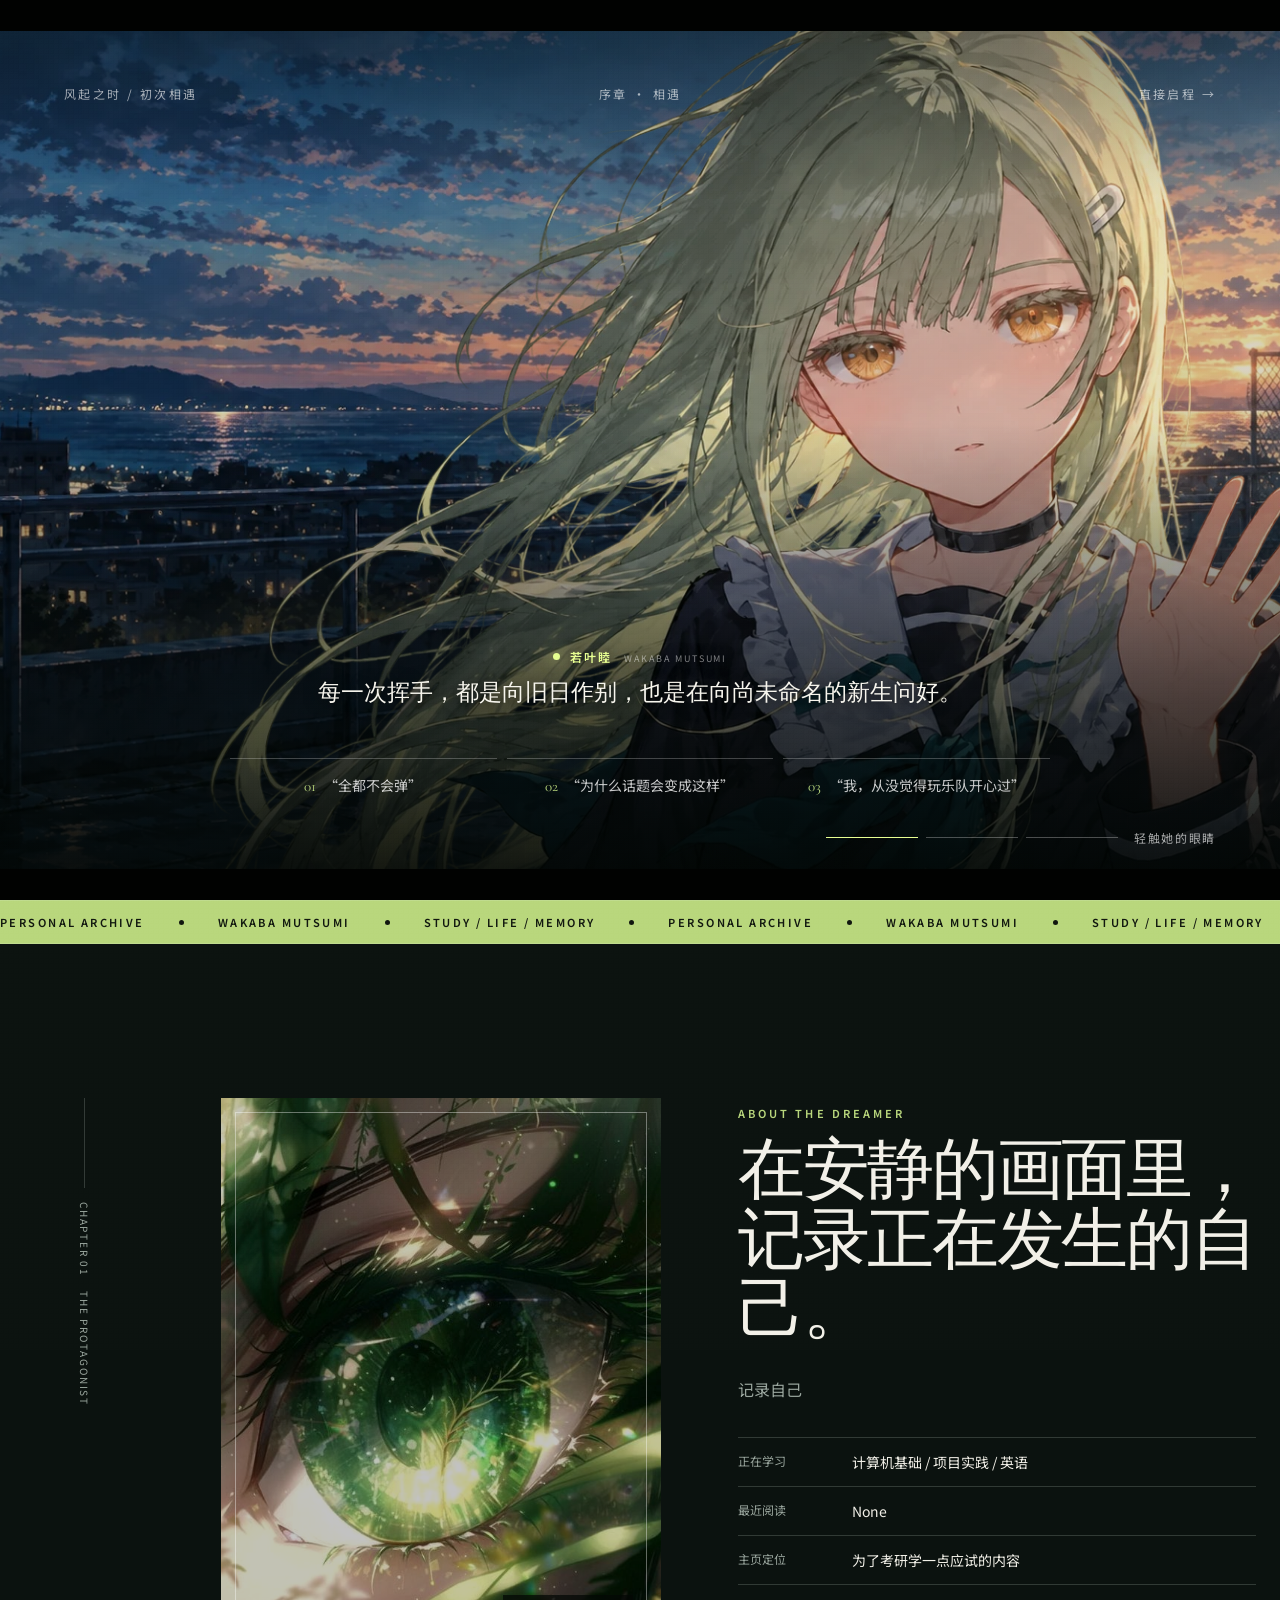
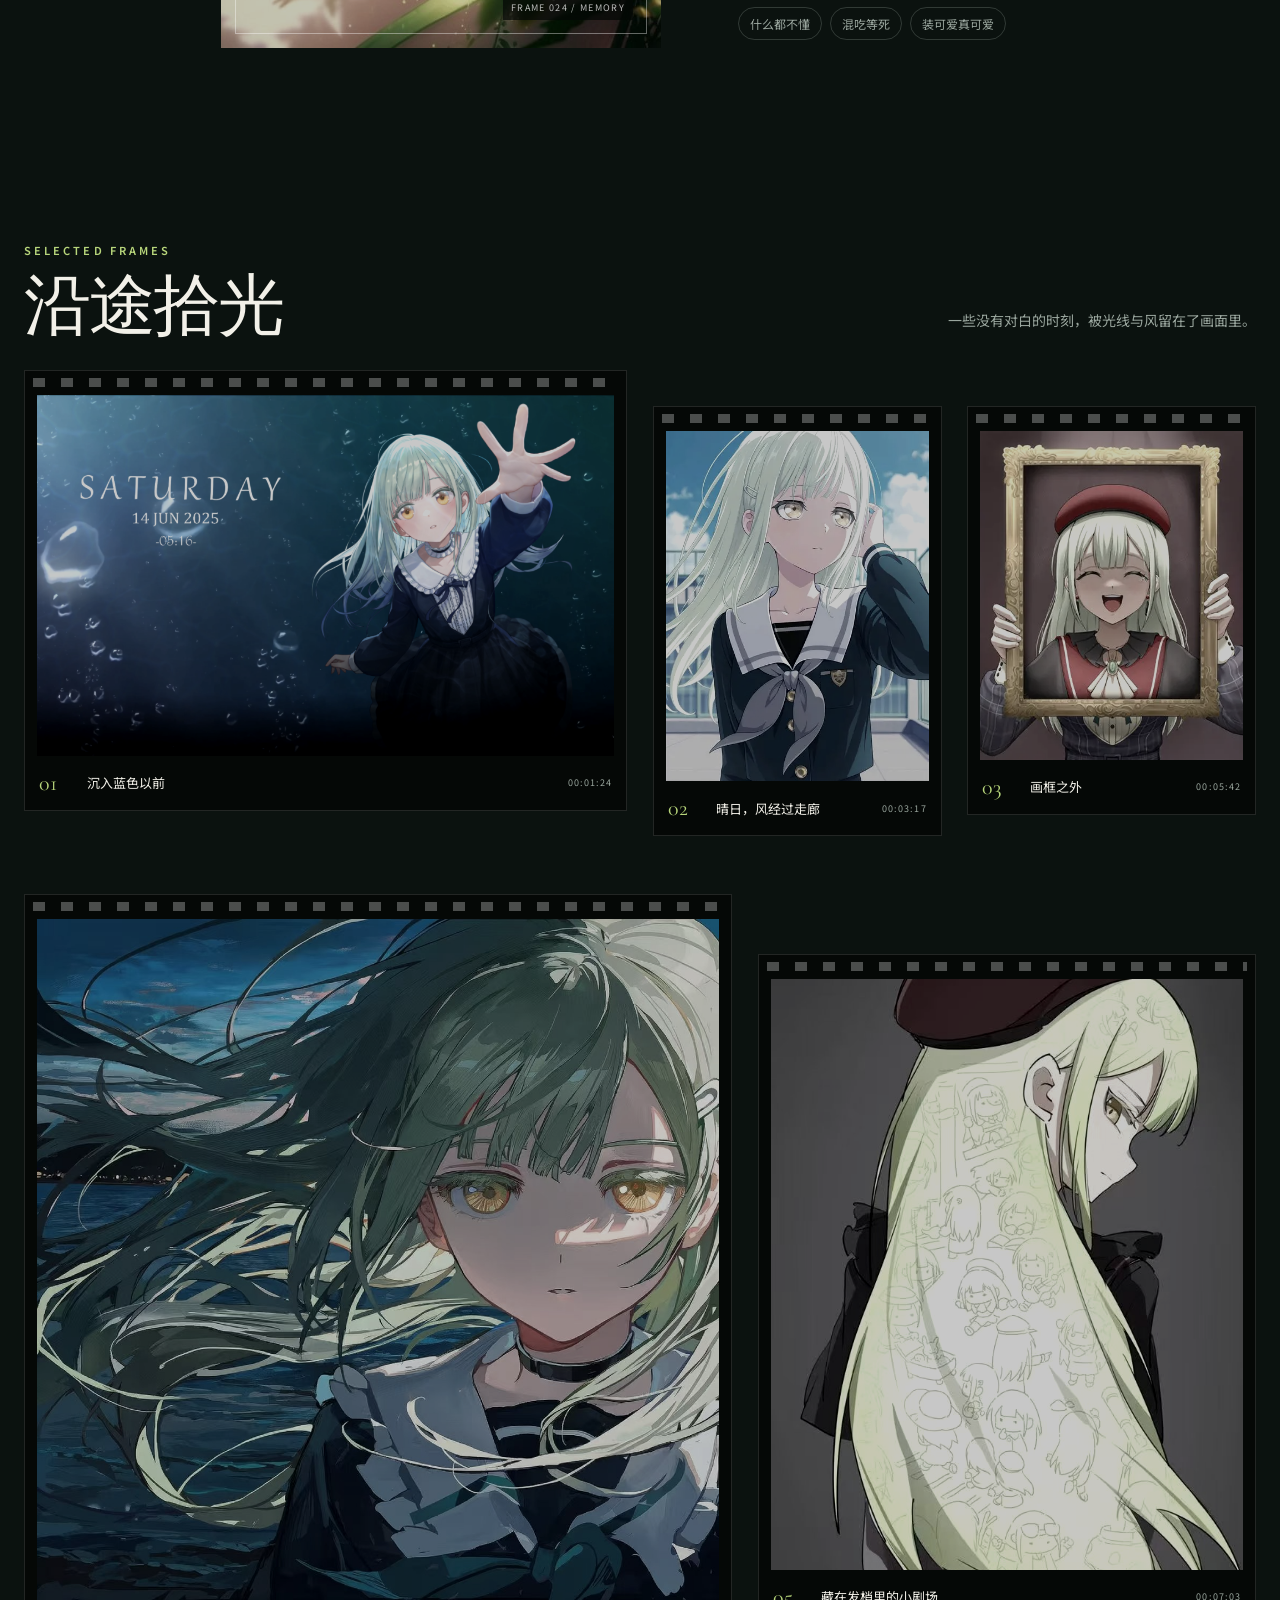
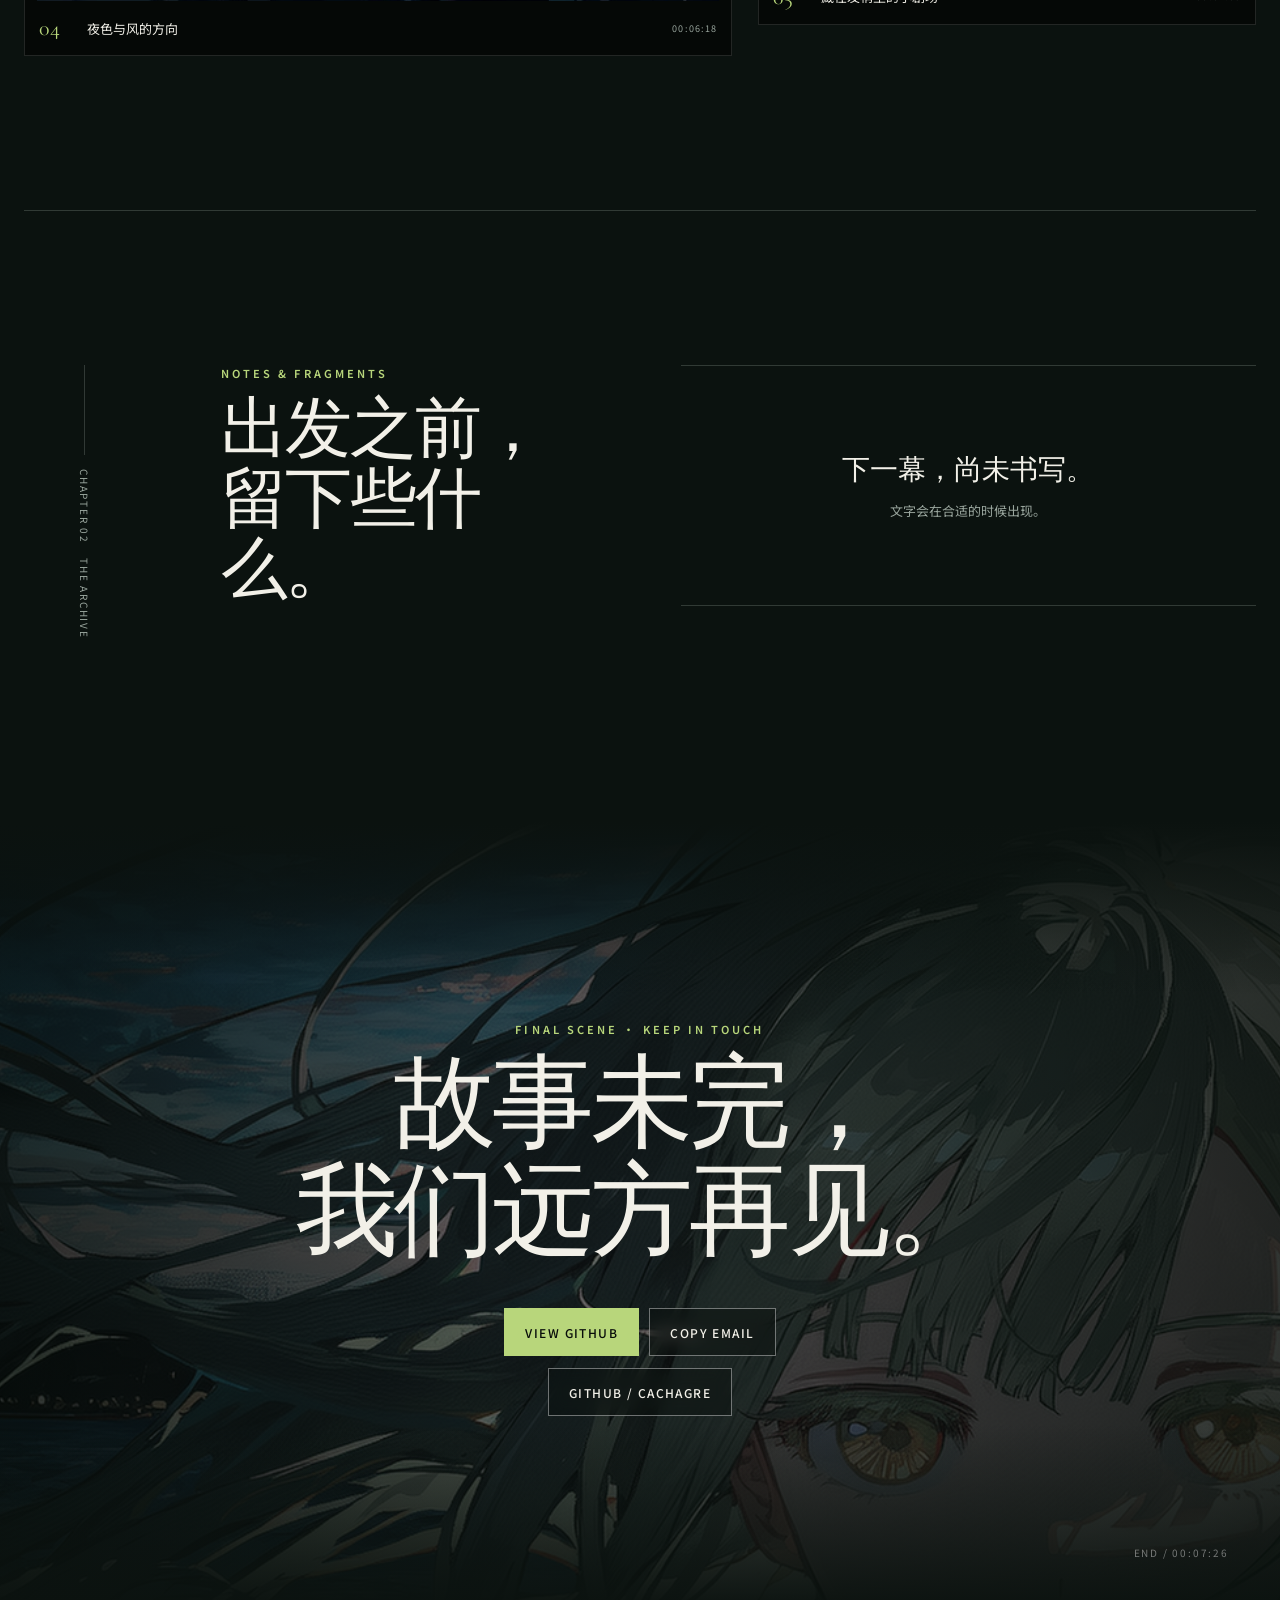
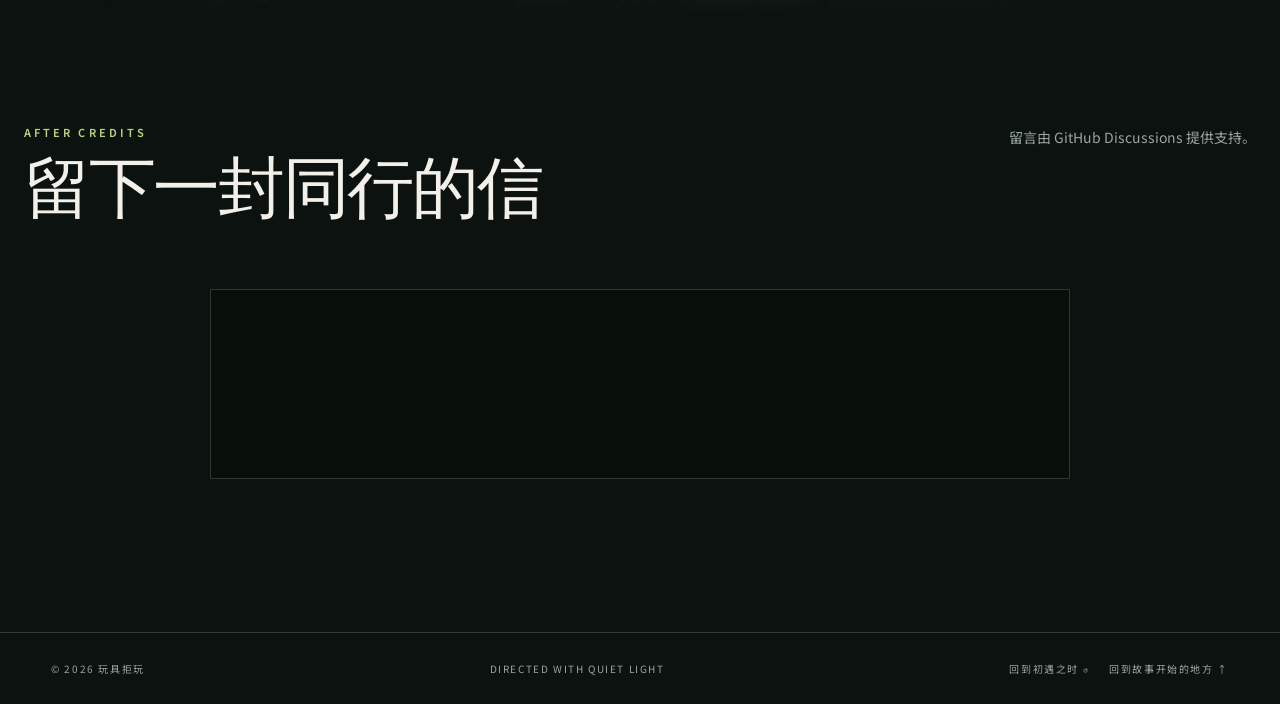
==== commit a01634bc: "Remove added prologue replies" ====
--- a/index.html
+++ b/index.html
@@ -279,6 +279,6 @@
       </span>
     </footer>
 
-    <script src="./cinematic.js?v=dialogue-1"></script>
+    <script src="./cinematic.js?v=dialogue-2"></script>
   </body>
 </html>
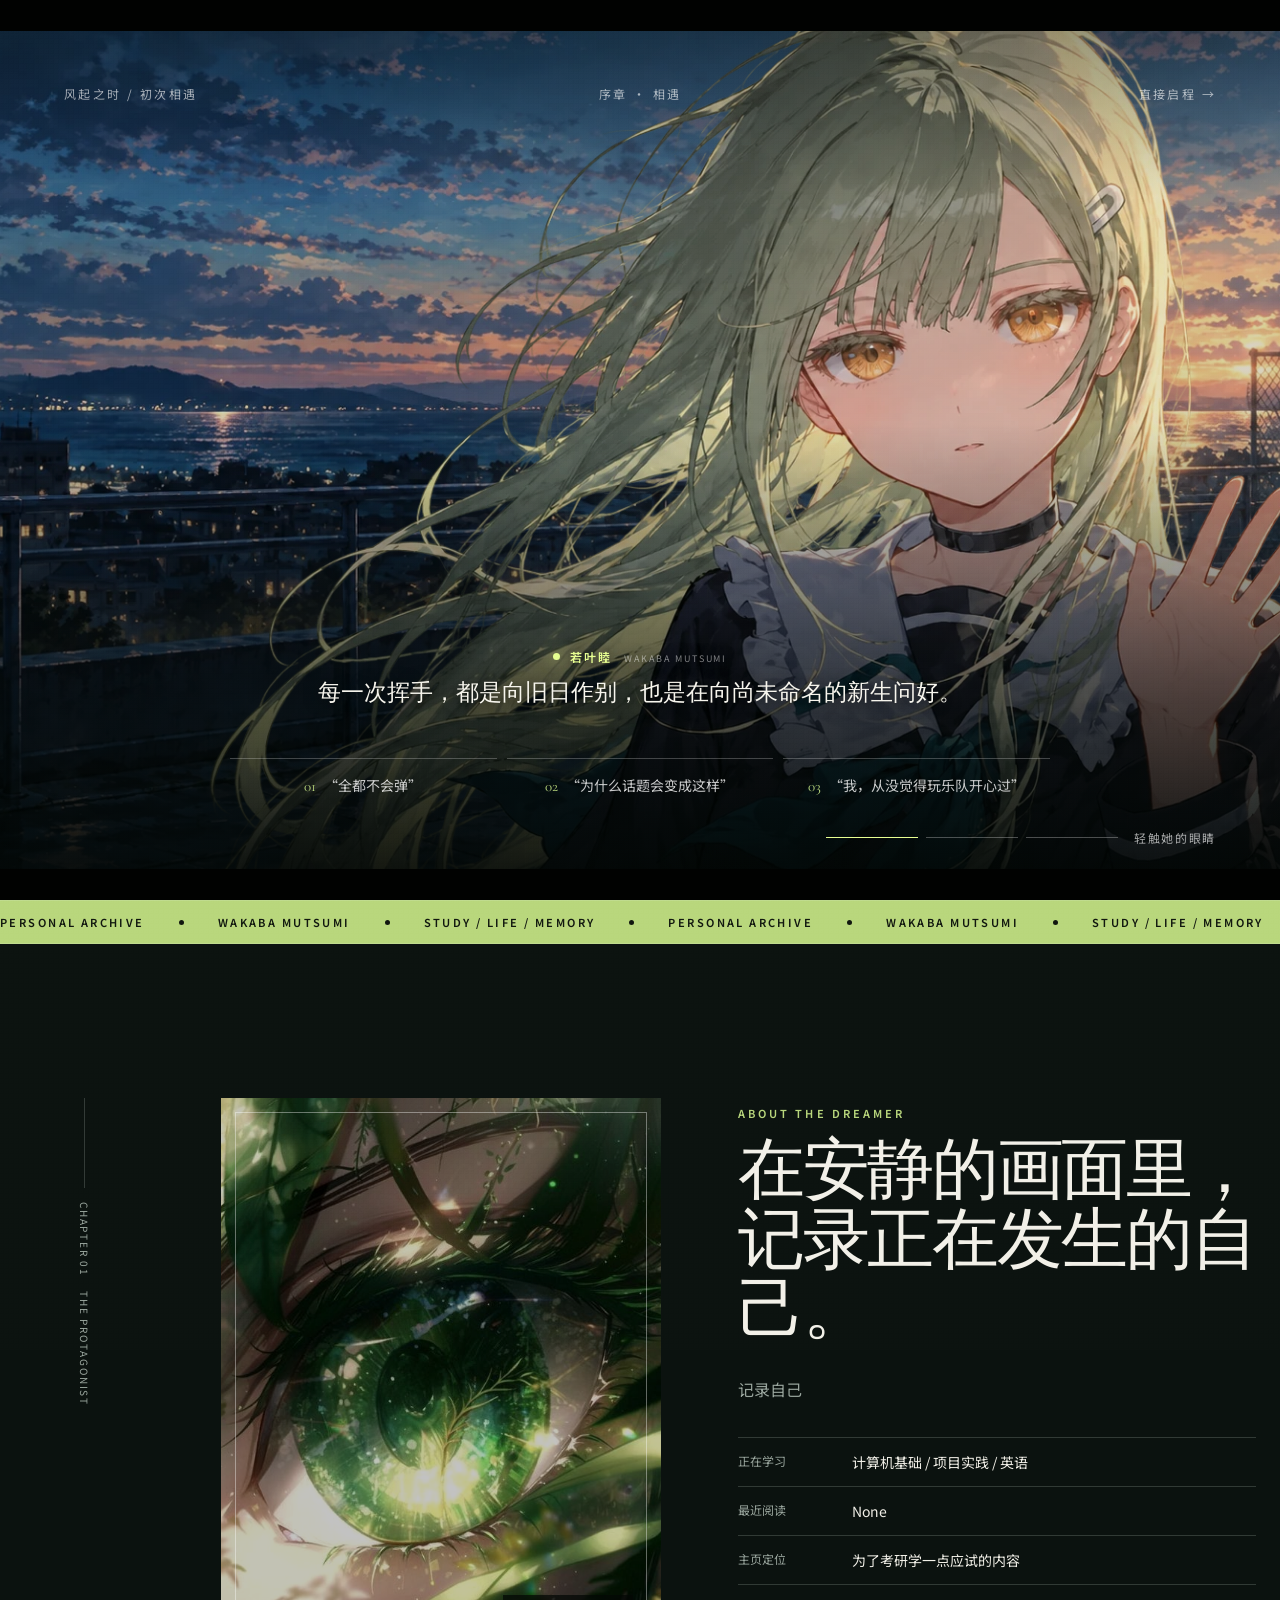
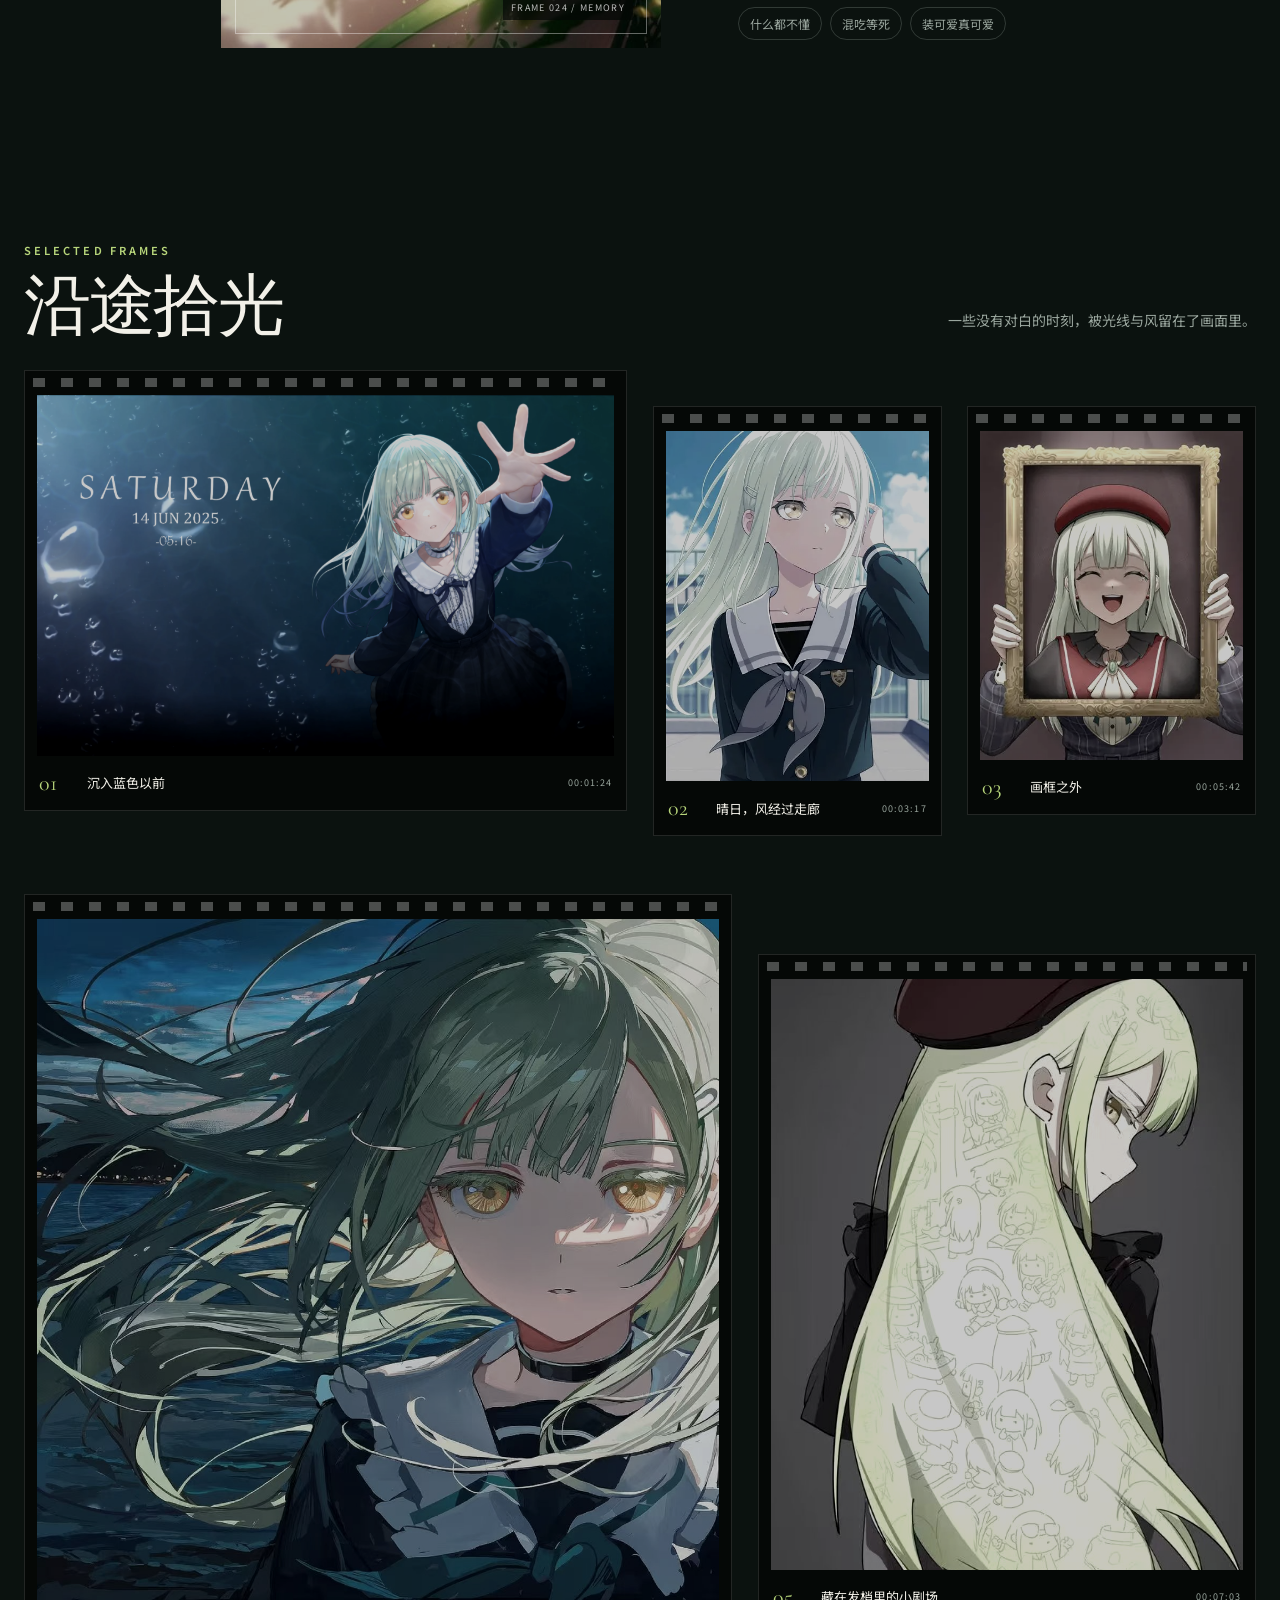
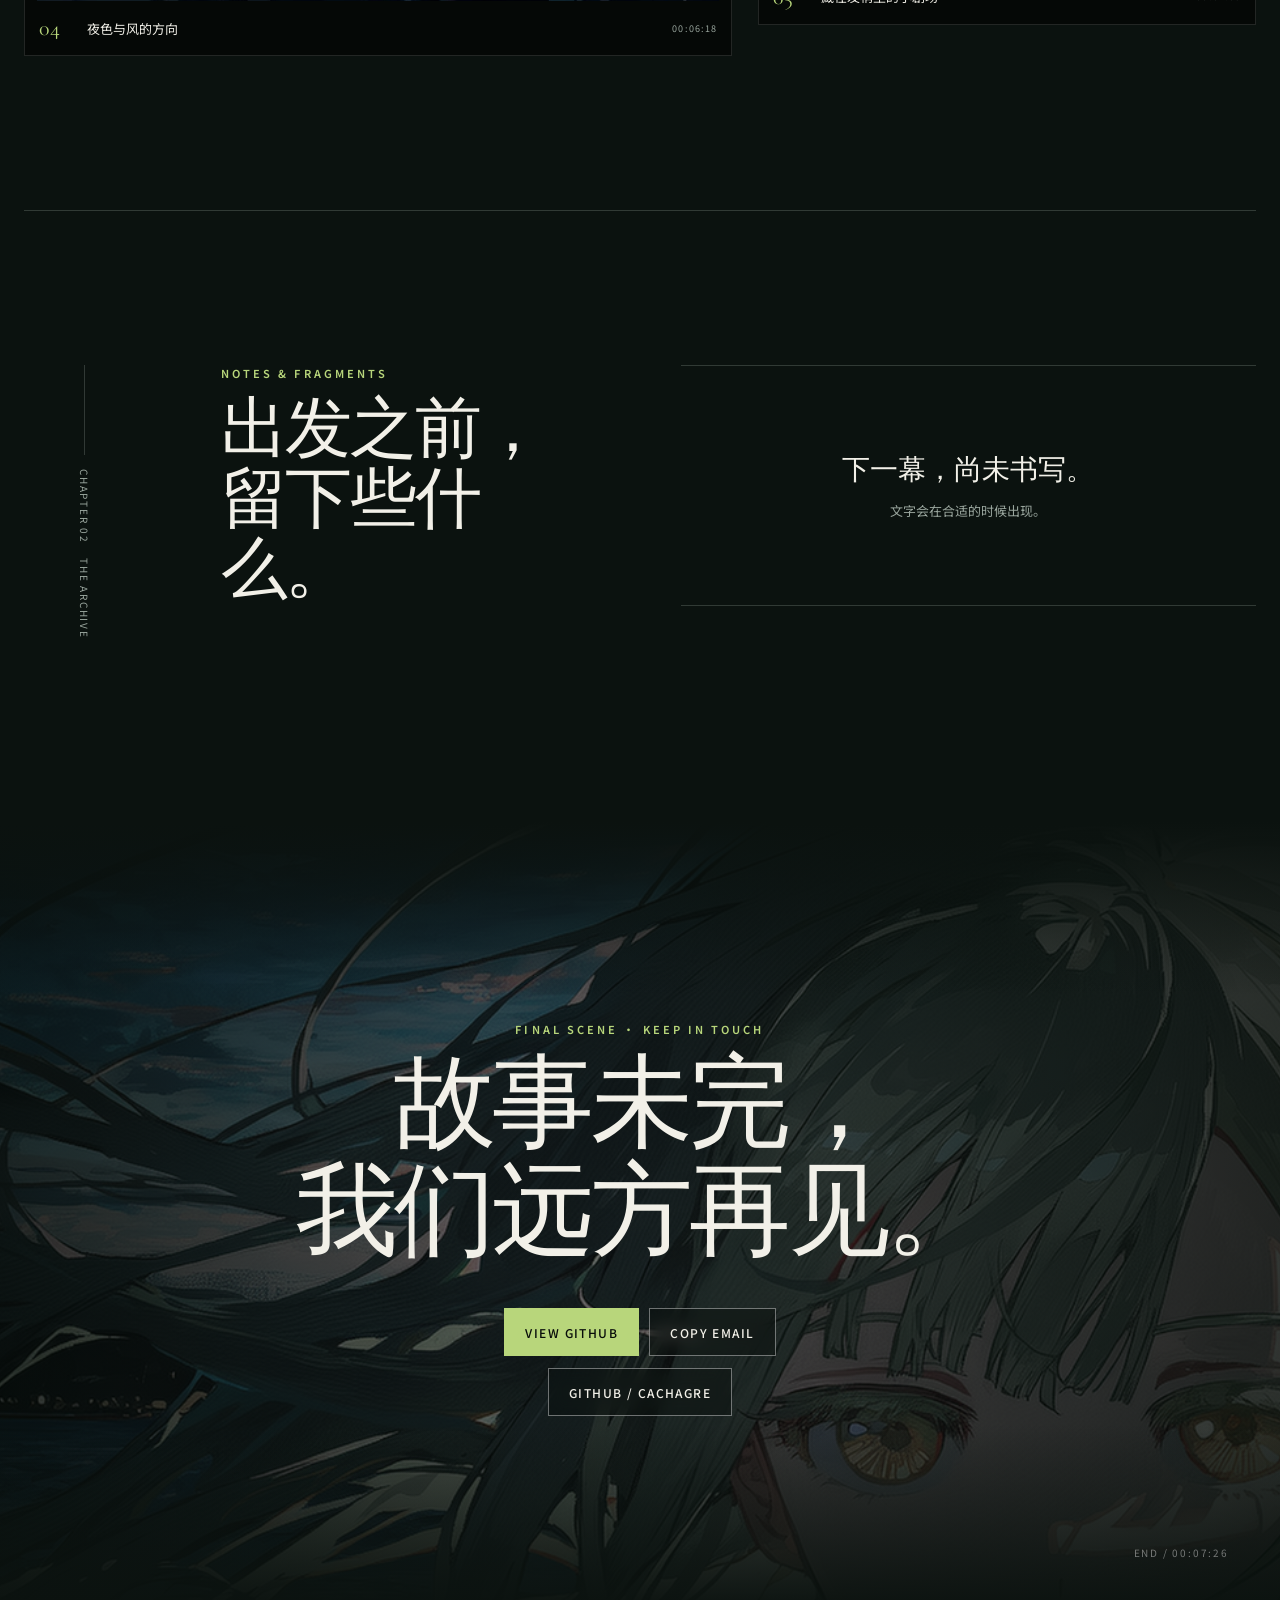
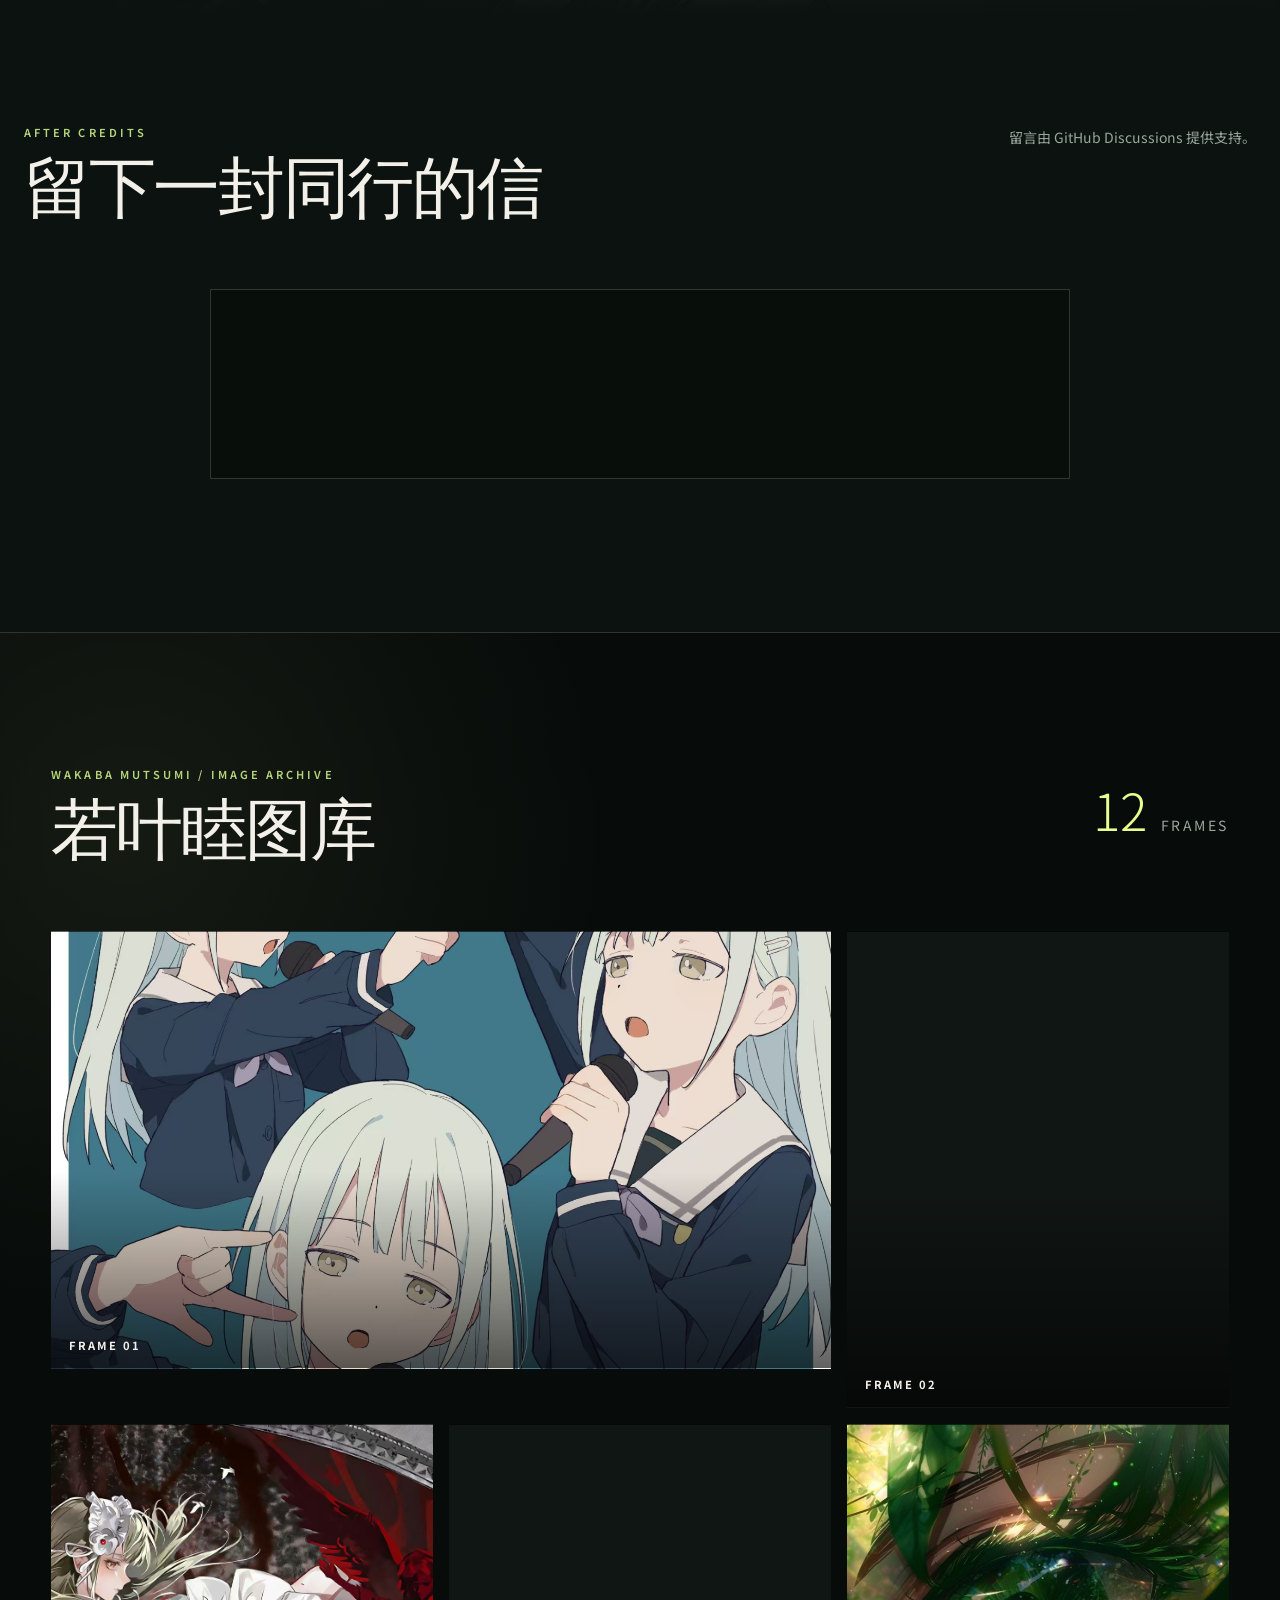
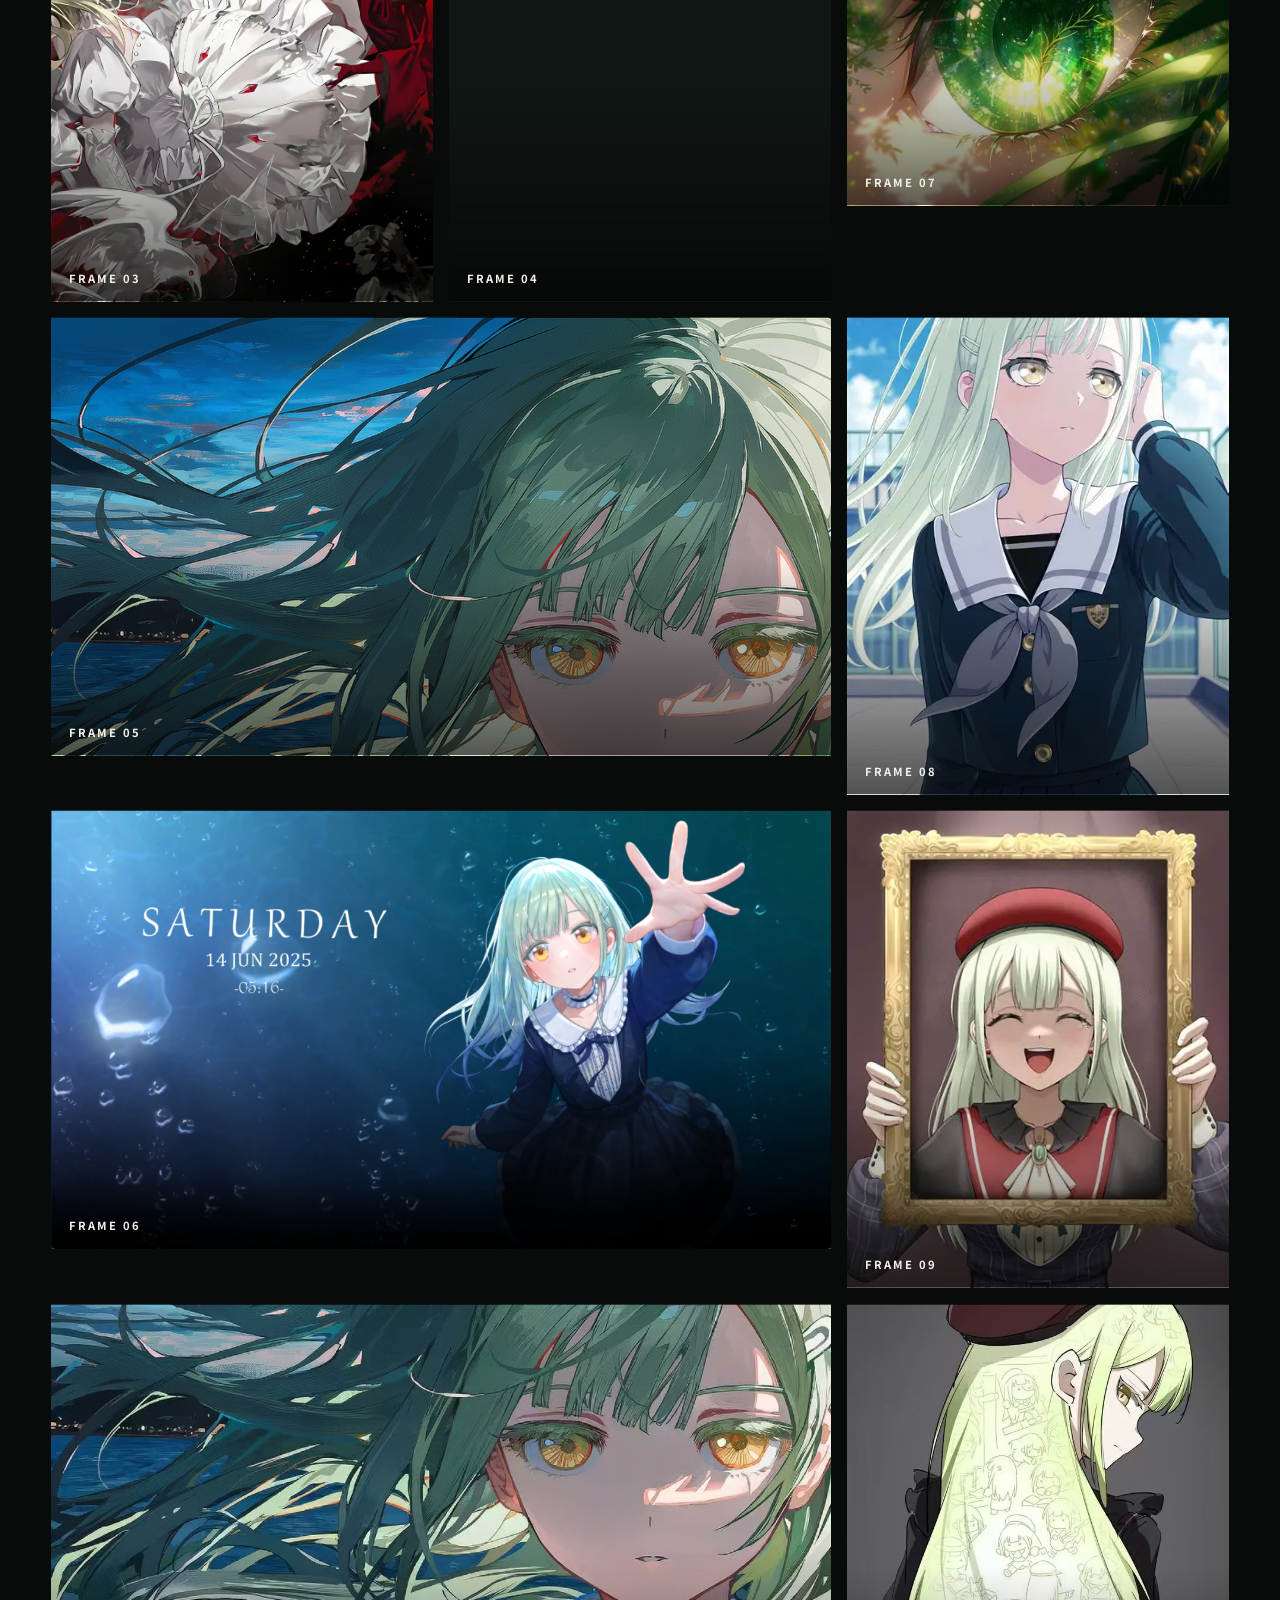
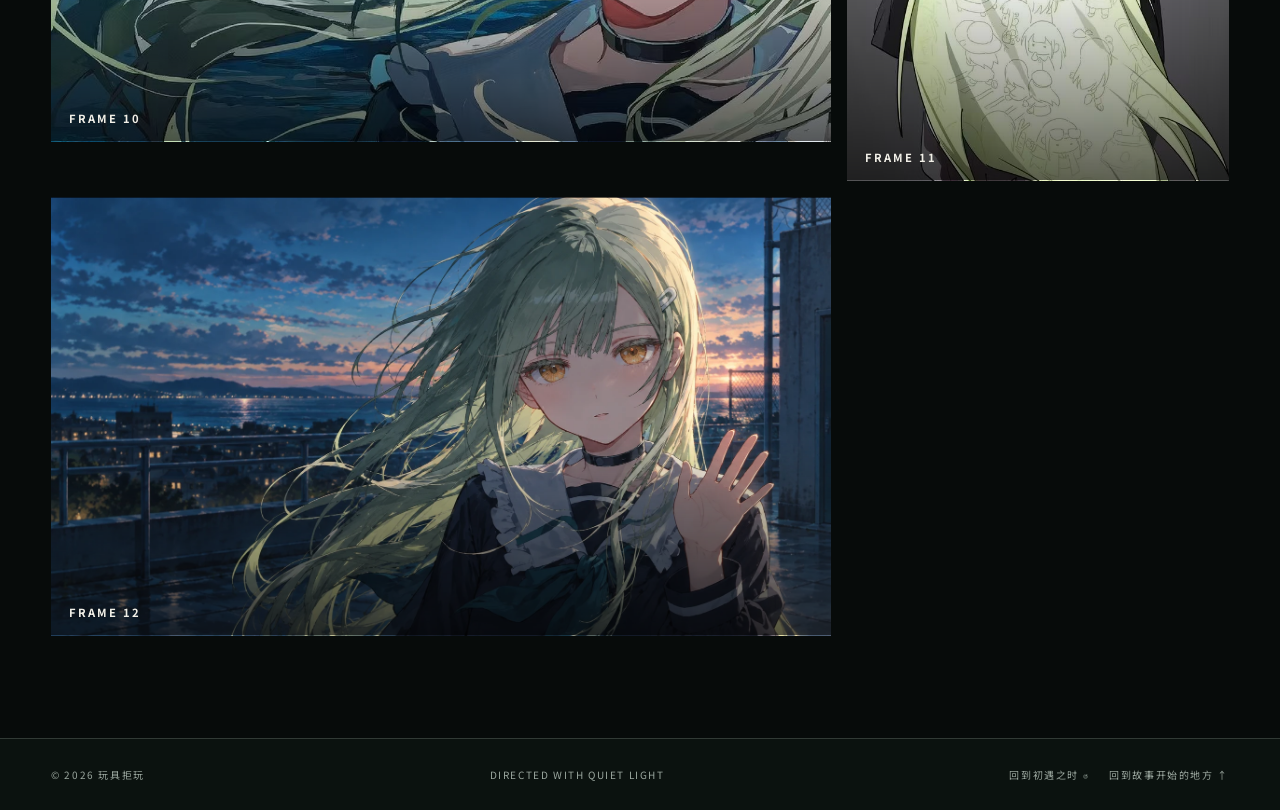
==== commit 9eba166e: "Embed image gallery at homepage end" ====
--- a/index.html
+++ b/index.html
@@ -11,7 +11,8 @@
       type="image/svg+xml"
       href="data:image/svg+xml,%3Csvg xmlns='http://www.w3.org/2000/svg' viewBox='0 0 64 64'%3E%3Crect width='64' height='64' rx='14' fill='%2308100d'/%3E%3Ccircle cx='32' cy='32' r='18' fill='none' stroke='%23b8d67b' stroke-width='4'/%3E%3Ccircle cx='32' cy='32' r='7' fill='%23e7ff91'/%3E%3C/svg%3E"
     />
-    <link rel="stylesheet" href="./cinematic.css?v=living-1" />
+    <link rel="stylesheet" href="./cinematic.css?v=gallery-2" />
+    <link rel="stylesheet" href="./gallery.css?v=2" />
   </head>
   <body class="intro-active">
     <div class="film-grain" aria-hidden="true"></div>
@@ -86,14 +87,18 @@
       <nav class="nav-links" aria-label="主导航">
         <a href="#about">简介</a>
         <a href="#reel">画面</a>
+        <a href="#gallery">图库</a>
         <a href="#posts">文章</a>
         <a href="#contact">联系</a>
       </nav>
 
-      <button id="themeToggle" class="light-button" type="button" aria-label="切换光影模式">
-        <span aria-hidden="true">◐</span>
-        <span>LIGHT</span>
-      </button>
+      <div class="header-actions">
+        <a class="mobile-gallery-link" href="#gallery">图库</a>
+        <button id="themeToggle" class="light-button" type="button" aria-label="切换光影模式">
+          <span aria-hidden="true">◐</span>
+          <span>LIGHT</span>
+        </button>
+      </div>
     </header>
 
     <main id="home">
@@ -268,7 +273,40 @@
           </script>
         </div>
       </section>
+
+      <section id="gallery" class="homepage-gallery reveal-section" aria-labelledby="homeGalleryTitle">
+        <div class="section-heading">
+          <div>
+            <p class="eyebrow">Wakaba Mutsumi / Image archive</p>
+            <h2 id="homeGalleryTitle">若叶睦图库</h2>
+          </div>
+          <p class="homepage-gallery-count"><strong id="imageCount">00</strong> FRAMES</p>
+        </div>
+        <div id="galleryGrid" class="gallery-grid" aria-label="全部图片"></div>
+      </section>
     </main>
+
+    <dialog id="imageViewer" class="image-viewer" aria-label="图片浏览器">
+      <div class="viewer-shell">
+        <header class="viewer-header">
+          <span id="viewerCounter">01 / 12</span>
+          <button id="closeViewer" type="button" aria-label="关闭大图">关闭 ×</button>
+        </header>
+
+        <div id="viewerStage" class="viewer-stage">
+          <button id="previousImage" class="viewer-arrow viewer-arrow-left" type="button" aria-label="上一张">←</button>
+          <figure class="viewer-figure">
+            <img id="viewerImage" src="" alt="" />
+          </figure>
+          <button id="nextImage" class="viewer-arrow viewer-arrow-right" type="button" aria-label="下一张">→</button>
+        </div>
+
+        <div class="viewer-bottom">
+          <p>左右滑动或使用方向键切换</p>
+          <div id="viewerThumbnails" class="viewer-thumbnails" aria-label="图片缩略导航"></div>
+        </div>
+      </div>
+    </dialog>
 
     <footer class="site-footer">
       <span>© <span id="year"></span> 玩具拒玩</span>
@@ -280,5 +318,6 @@
     </footer>
 
     <script src="./cinematic.js?v=dialogue-2"></script>
+    <script src="./gallery.js?v=2"></script>
   </body>
 </html>
--- a/cinematic.css
+++ b/cinematic.css
@@ -499,11 +499,26 @@
 .nav-links a:hover, .nav-links a:focus-visible { color: #fff; }
 .nav-links a:hover::after, .nav-links a:focus-visible::after { transform: scaleX(1); transform-origin: left; }
 
+.header-actions {
+  display: flex;
+  align-items: center;
+  gap: 20px;
+  justify-self: end;
+}
+
+.mobile-gallery-link {
+  display: none;
+  color: rgba(255, 255, 255, 0.72);
+  font-size: 12px;
+  letter-spacing: 0.12em;
+}
+
+.mobile-gallery-link:hover, .mobile-gallery-link:focus-visible { color: var(--green-bright); }
+
 .light-button {
   display: inline-flex;
   align-items: center;
   gap: 8px;
-  justify-self: end;
   padding: 8px 0;
   background: transparent;
   color: rgba(255, 255, 255, 0.7);
@@ -1083,6 +1098,31 @@
   background: rgba(7, 12, 9, 0.5);
 }
 
+.homepage-gallery {
+  padding: clamp(92px, 10vw, 160px) clamp(16px, 4vw, 68px) clamp(70px, 8vw, 120px);
+  border-top: 1px solid var(--line);
+  background:
+    radial-gradient(circle at 10% 6%, rgba(184, 214, 123, 0.08), transparent 30rem),
+    #070b0a;
+}
+
+.homepage-gallery .section-heading { margin-bottom: clamp(34px, 5vw, 70px); }
+
+.homepage-gallery-count {
+  align-self: flex-end;
+  color: var(--muted);
+  font-size: 12px;
+  letter-spacing: 0.18em;
+}
+
+.homepage-gallery-count strong {
+  margin-right: 8px;
+  color: var(--green-bright);
+  font-size: clamp(28px, 4vw, 54px);
+  font-weight: 300;
+  letter-spacing: 0;
+}
+
 .site-footer {
   display: flex;
   justify-content: space-between;
@@ -1124,6 +1164,7 @@
 @media (max-width: 980px) {
   .site-header { grid-template-columns: 1fr auto; }
   .nav-links { display: none; }
+  .mobile-gallery-link { display: inline-block; }
   .hero-copy { width: min(82vw, 760px); }
   .hero-intro { grid-template-columns: 1fr; gap: 14px; }
   .hero-subtitle { max-width: 340px; }
--- a/gallery.css
+++ b/gallery.css
@@ -0,0 +1,339 @@
+:root {
+  color-scheme: dark;
+  --gallery-ink: #070b0a;
+  --gallery-paper: #eef2e8;
+  --gallery-muted: #99a39c;
+  --gallery-line: rgba(238, 242, 232, 0.18);
+  --gallery-acid: #d9ff74;
+  --gallery-header-height: 72px;
+}
+
+* { box-sizing: border-box; }
+
+html { scroll-behavior: smooth; }
+
+body.gallery-page {
+  margin: 0;
+  background:
+    radial-gradient(circle at 14% 8%, rgba(114, 145, 104, 0.13), transparent 27rem),
+    var(--gallery-ink);
+  color: var(--gallery-paper);
+  font-family: Inter, ui-sans-serif, system-ui, -apple-system, BlinkMacSystemFont, "Segoe UI", sans-serif;
+}
+
+body.viewer-open { overflow: hidden; }
+
+.gallery-page button, .gallery-page a { color: inherit; font: inherit; }
+
+.gallery-page a { text-decoration: none; }
+
+.gallery-page button { border: 0; }
+
+.gallery-header {
+  position: sticky;
+  z-index: 20;
+  top: 0;
+  min-height: var(--gallery-header-height);
+  padding: 0 clamp(20px, 4vw, 64px);
+  border-bottom: 1px solid var(--gallery-line);
+  background: rgba(7, 11, 10, 0.86);
+  backdrop-filter: blur(18px);
+  display: flex;
+  align-items: center;
+  justify-content: space-between;
+}
+
+.gallery-brand {
+  display: flex;
+  align-items: center;
+  gap: 10px;
+  letter-spacing: 0.08em;
+}
+
+.gallery-brand > span {
+  width: 7px;
+  height: 7px;
+  border-radius: 50%;
+  background: var(--gallery-acid);
+  box-shadow: 0 0 18px rgba(217, 255, 116, 0.58);
+}
+
+.gallery-brand strong { font-size: 0.88rem; }
+
+.gallery-brand small {
+  color: var(--gallery-muted);
+  font-size: 0.66rem;
+  font-weight: 700;
+  letter-spacing: 0.2em;
+}
+
+.back-link {
+  border-bottom: 1px solid var(--gallery-line);
+  padding: 8px 0;
+  font-size: 0.86rem;
+}
+
+.back-link:hover, .back-link:focus-visible { border-color: var(--gallery-acid); color: var(--gallery-acid); }
+
+.gallery-page > main { padding: 0 clamp(14px, 3vw, 46px) clamp(60px, 8vw, 120px); }
+
+.gallery-intro {
+  min-height: 38vh;
+  padding: clamp(58px, 10vw, 128px) clamp(6px, 2vw, 26px) clamp(42px, 7vw, 82px);
+  display: flex;
+  align-items: flex-end;
+  justify-content: space-between;
+  gap: 30px;
+}
+
+.gallery-intro p {
+  margin: 0 0 14px;
+  color: var(--gallery-acid);
+  font-size: 0.72rem;
+  font-weight: 700;
+  letter-spacing: 0.22em;
+}
+
+.gallery-intro h1 {
+  margin: 0;
+  font-family: "Noto Serif SC", "Songti SC", serif;
+  font-size: clamp(3rem, 9vw, 8.5rem);
+  font-weight: 500;
+  letter-spacing: -0.07em;
+  line-height: 0.95;
+}
+
+.gallery-intro .gallery-count {
+  margin: 0;
+  color: var(--gallery-paper);
+  display: flex;
+  align-items: baseline;
+  gap: 10px;
+}
+
+.gallery-count strong { font-size: clamp(2rem, 4vw, 4rem); font-weight: 300; }
+.gallery-count span { color: var(--gallery-muted); font-size: 0.67rem; letter-spacing: 0.2em; }
+
+.gallery-grid {
+  display: grid;
+  grid-template-columns: repeat(12, minmax(0, 1fr));
+  grid-auto-flow: dense;
+  gap: clamp(8px, 1.2vw, 18px);
+}
+
+.gallery-item {
+  position: relative;
+  grid-column: span 4;
+  min-height: 280px;
+  padding: 0;
+  overflow: hidden;
+  background: #101614;
+  cursor: zoom-in;
+  text-align: left;
+  isolation: isolate;
+}
+
+.gallery-item.is-wide { grid-column: span 8; aspect-ratio: 16 / 9; }
+.gallery-item.is-square { aspect-ratio: 1; }
+.gallery-item.is-portrait { aspect-ratio: 4 / 5; }
+
+.gallery-item img {
+  width: 100%;
+  height: 100%;
+  display: block;
+  object-fit: cover;
+  transition: transform 650ms cubic-bezier(0.2, 0.72, 0.2, 1), filter 450ms ease;
+}
+
+.gallery-item::after {
+  content: "";
+  position: absolute;
+  inset: 0;
+  z-index: 1;
+  border: 1px solid transparent;
+  background: linear-gradient(180deg, transparent 55%, rgba(0, 0, 0, 0.62));
+  transition: border-color 250ms ease;
+  pointer-events: none;
+}
+
+.gallery-item span {
+  position: absolute;
+  z-index: 2;
+  left: 18px;
+  bottom: 16px;
+  font-size: 0.7rem;
+  font-weight: 700;
+  letter-spacing: 0.18em;
+}
+
+.gallery-item:hover img, .gallery-item:focus-visible img { transform: scale(1.035); filter: saturate(1.08); }
+.gallery-item:hover::after, .gallery-item:focus-visible::after { border-color: var(--gallery-acid); }
+.gallery-item:focus-visible { outline: 2px solid var(--gallery-acid); outline-offset: 3px; }
+
+.gallery-footer {
+  min-height: 92px;
+  padding: 0 clamp(20px, 4vw, 64px);
+  border-top: 1px solid var(--gallery-line);
+  color: var(--gallery-muted);
+  display: flex;
+  align-items: center;
+  justify-content: space-between;
+  font-size: 0.7rem;
+  letter-spacing: 0.15em;
+}
+
+.gallery-footer a:hover, .gallery-footer a:focus-visible { color: var(--gallery-acid); }
+
+.image-viewer {
+  width: 100vw;
+  max-width: none;
+  height: 100dvh;
+  max-height: none;
+  margin: 0;
+  padding: 0;
+  border: 0;
+  background: rgba(3, 5, 5, 0.97);
+  color: var(--gallery-paper);
+}
+
+.image-viewer::backdrop { background: rgba(0, 0, 0, 0.82); }
+
+.viewer-shell {
+  height: 100%;
+  min-height: 0;
+  display: grid;
+  grid-template-rows: 64px minmax(0, 1fr) 112px;
+}
+
+.viewer-header {
+  padding: 0 clamp(18px, 3vw, 44px);
+  border-bottom: 1px solid var(--gallery-line);
+  display: flex;
+  align-items: center;
+  justify-content: space-between;
+  font-size: 0.72rem;
+  letter-spacing: 0.18em;
+}
+
+.viewer-header button {
+  padding: 12px 0 12px 20px;
+  background: transparent;
+  cursor: pointer;
+}
+
+.viewer-header button:hover, .viewer-header button:focus-visible { color: var(--gallery-acid); }
+
+.viewer-stage {
+  min-height: 0;
+  display: grid;
+  grid-template-columns: clamp(48px, 8vw, 108px) minmax(0, 1fr) clamp(48px, 8vw, 108px);
+  align-items: stretch;
+  touch-action: pan-y;
+  user-select: none;
+}
+
+.viewer-figure {
+  min-width: 0;
+  min-height: 0;
+  margin: 0;
+  padding: clamp(12px, 2vw, 28px);
+  display: grid;
+  place-items: center;
+}
+
+.viewer-figure img {
+  max-width: 100%;
+  max-height: 100%;
+  display: block;
+  object-fit: contain;
+  opacity: 1;
+  transform: translateX(0);
+  transition: opacity 150ms ease, transform 150ms ease;
+}
+
+.viewer-figure img.is-changing { opacity: 0; transform: translateX(var(--shift, 12px)); }
+
+.viewer-arrow {
+  background: transparent;
+  color: var(--gallery-paper);
+  font-size: 1.5rem;
+  cursor: pointer;
+}
+
+.viewer-arrow:hover, .viewer-arrow:focus-visible { color: var(--gallery-acid); background: rgba(255, 255, 255, 0.035); }
+
+.viewer-bottom {
+  min-width: 0;
+  padding: 12px clamp(18px, 3vw, 44px) 18px;
+  border-top: 1px solid var(--gallery-line);
+  display: grid;
+  grid-template-columns: minmax(160px, 0.35fr) minmax(0, 1fr);
+  align-items: center;
+  gap: 24px;
+}
+
+.viewer-bottom > p {
+  margin: 0;
+  color: var(--gallery-muted);
+  font-size: 0.72rem;
+  letter-spacing: 0.1em;
+}
+
+.viewer-thumbnails {
+  min-width: 0;
+  overflow-x: auto;
+  display: flex;
+  gap: 8px;
+  scrollbar-width: thin;
+  scrollbar-color: var(--gallery-acid) transparent;
+}
+
+.viewer-thumb {
+  flex: 0 0 56px;
+  width: 56px;
+  height: 56px;
+  padding: 0;
+  border: 1px solid transparent;
+  background: #111;
+  opacity: 0.5;
+  cursor: pointer;
+}
+
+.viewer-thumb img { width: 100%; height: 100%; display: block; object-fit: cover; }
+.viewer-thumb.is-active { border-color: var(--gallery-acid); opacity: 1; }
+.viewer-thumb:focus-visible { outline: 2px solid var(--gallery-acid); outline-offset: -3px; }
+
+@media (max-width: 760px) {
+  :root { --gallery-header-height: 62px; }
+  .gallery-brand small { display: none; }
+  .gallery-intro { min-height: 30vh; align-items: flex-end; }
+  .gallery-intro h1 { letter-spacing: -0.055em; }
+  .gallery-count span { display: none; }
+  .gallery-grid { grid-template-columns: repeat(2, minmax(0, 1fr)); grid-auto-flow: row; }
+  .gallery-item, .gallery-item.is-wide { grid-column: span 1; min-height: 0; aspect-ratio: 4 / 5; }
+  .gallery-item:nth-child(1), .gallery-item:nth-child(5), .gallery-item:nth-child(10), .gallery-item:nth-child(12) { grid-column: 1 / -1; aspect-ratio: 16 / 10; }
+  .viewer-shell { grid-template-rows: 56px minmax(0, 1fr) 90px; }
+  .viewer-stage { grid-template-columns: minmax(0, 1fr); }
+  .viewer-arrow { position: absolute; z-index: 3; top: 50%; width: 52px; height: 70px; background: rgba(0, 0, 0, 0.25); }
+  .viewer-arrow-left { left: 0; }
+  .viewer-arrow-right { right: 0; }
+  .viewer-figure { padding: 10px; }
+  .viewer-bottom { grid-template-columns: 1fr; padding: 10px 14px 14px; }
+  .viewer-bottom > p { display: none; }
+  .viewer-thumb { flex-basis: 52px; width: 52px; height: 52px; }
+}
+
+@media (max-width: 430px) {
+  .gallery-header { padding-inline: 16px; }
+  .gallery-brand strong { font-size: 0.82rem; }
+  .back-link { font-size: 0.78rem; }
+  main { padding-inline: 9px; }
+  .gallery-intro { padding-inline: 7px; }
+  .gallery-grid { gap: 7px; }
+  .gallery-item span { left: 11px; bottom: 10px; }
+}
+
+@media (prefers-reduced-motion: reduce) {
+  html { scroll-behavior: auto; }
+  .gallery-item img, .viewer-figure img { transition: none; }
+}
